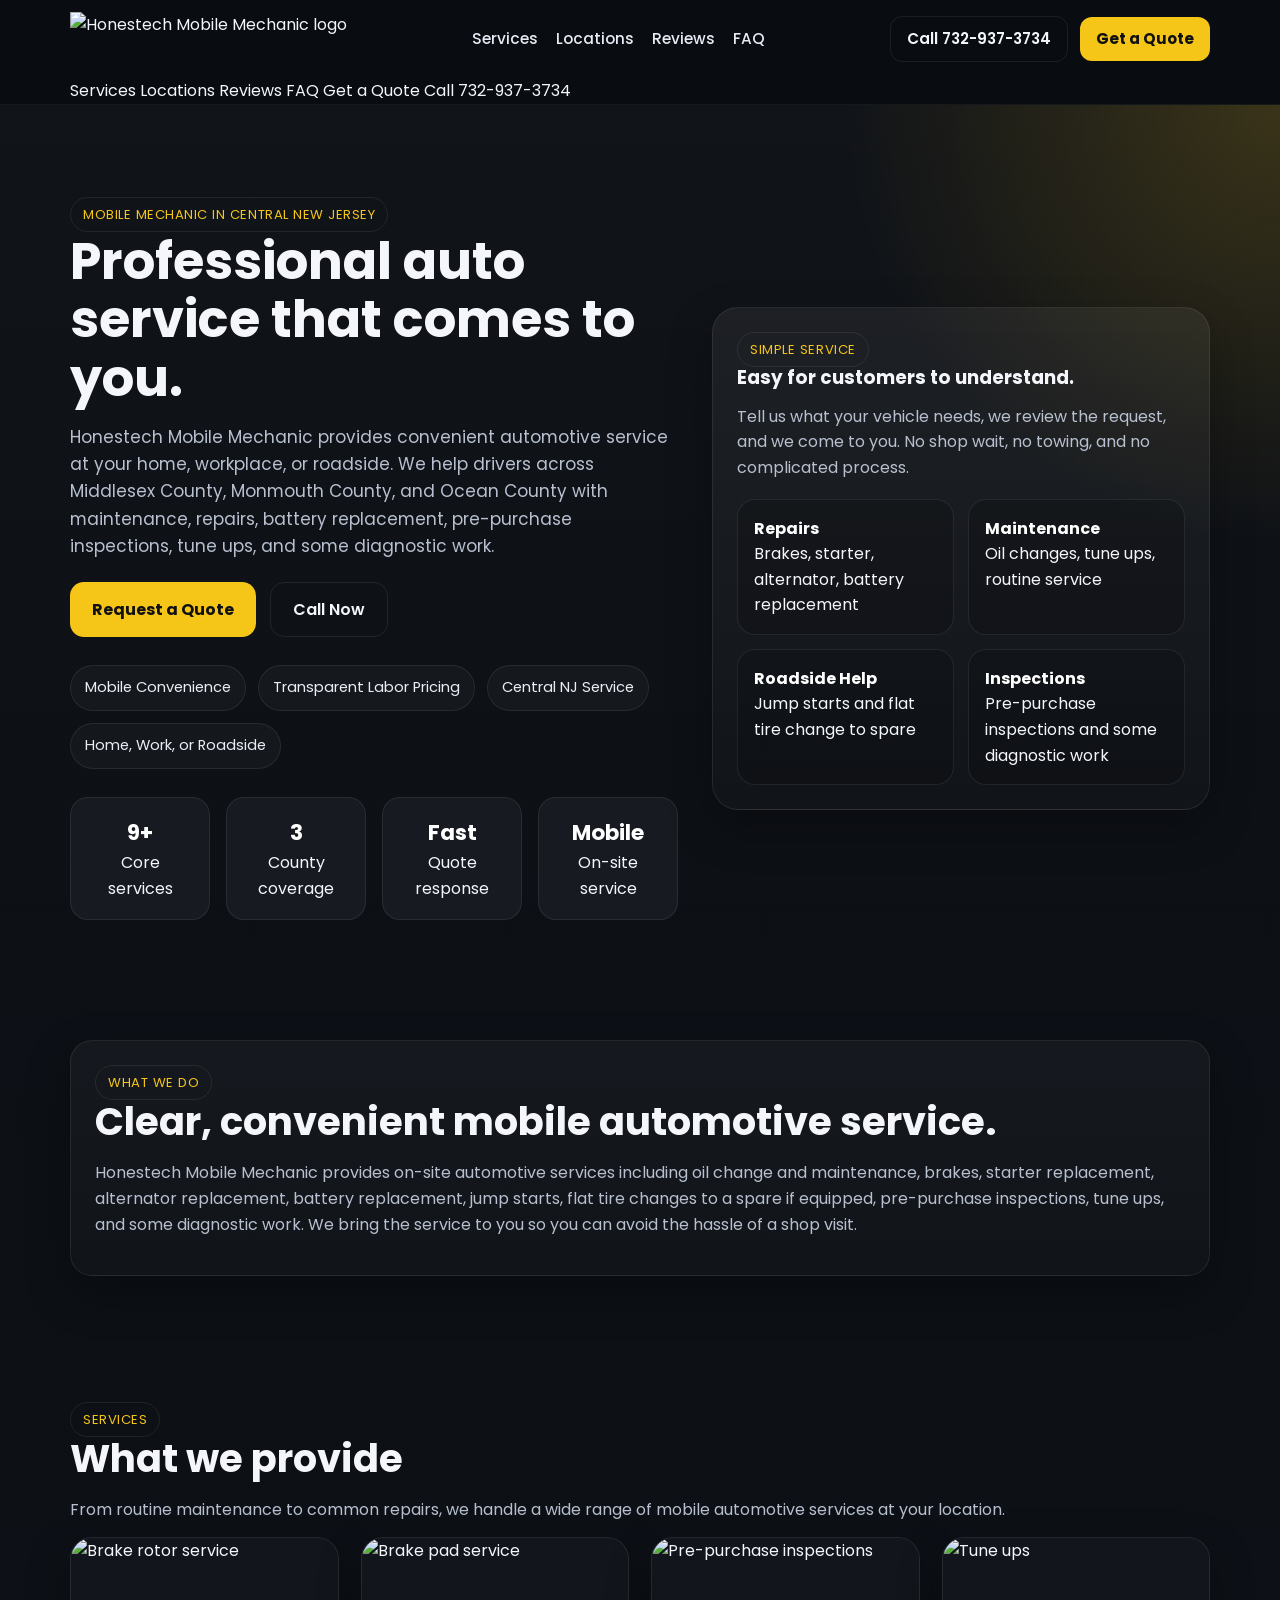
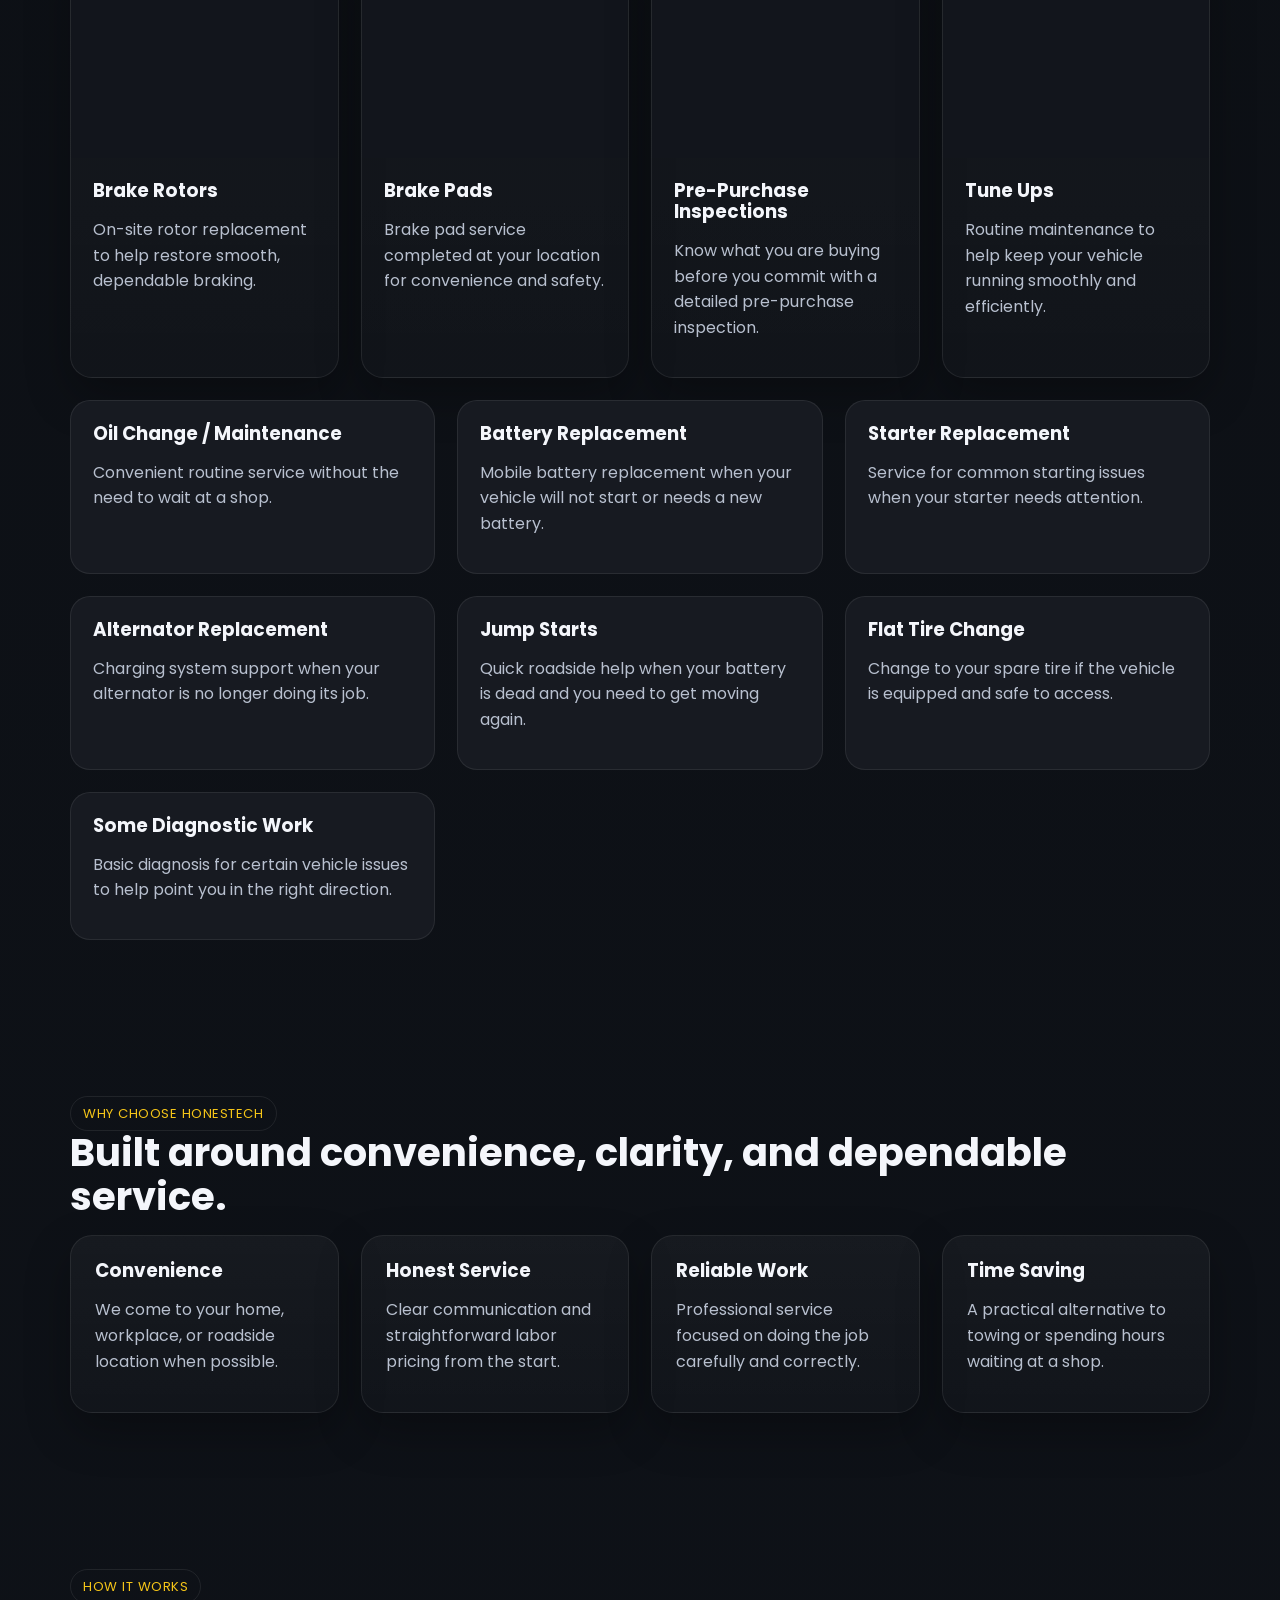
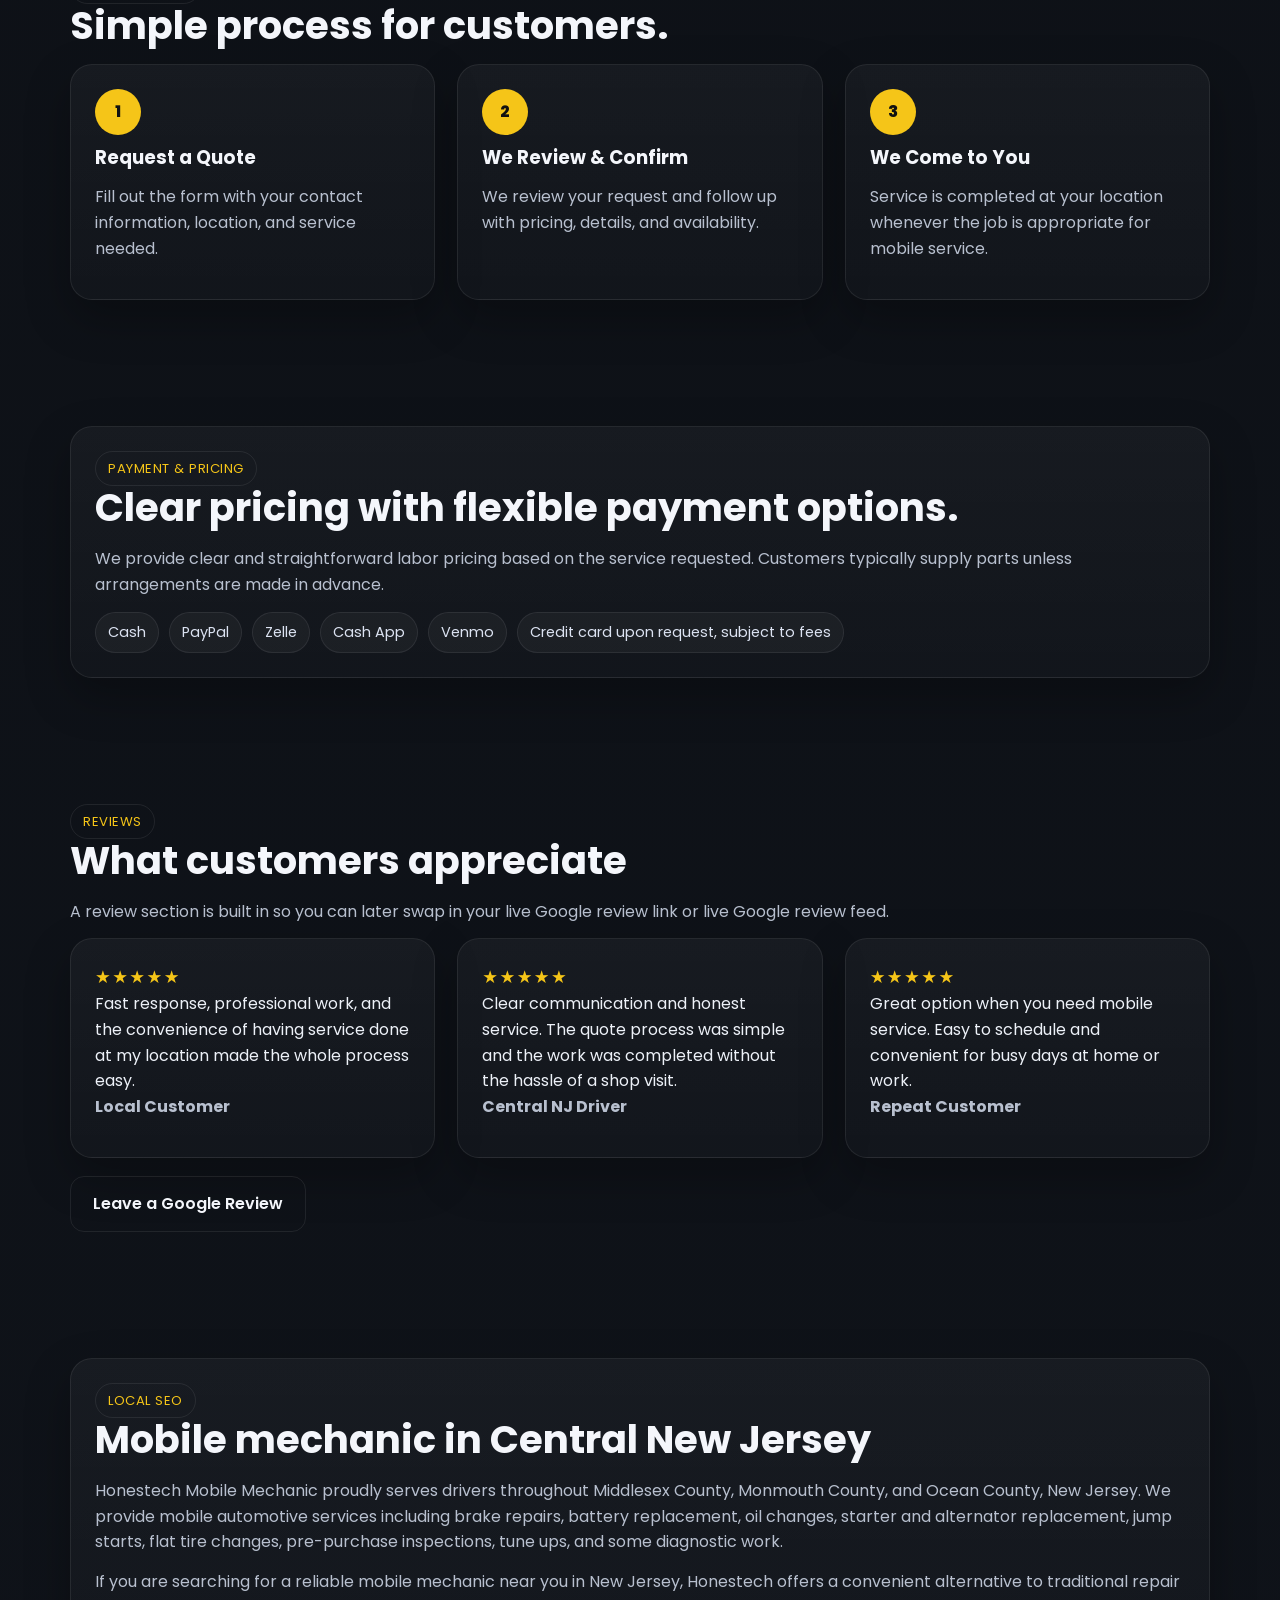
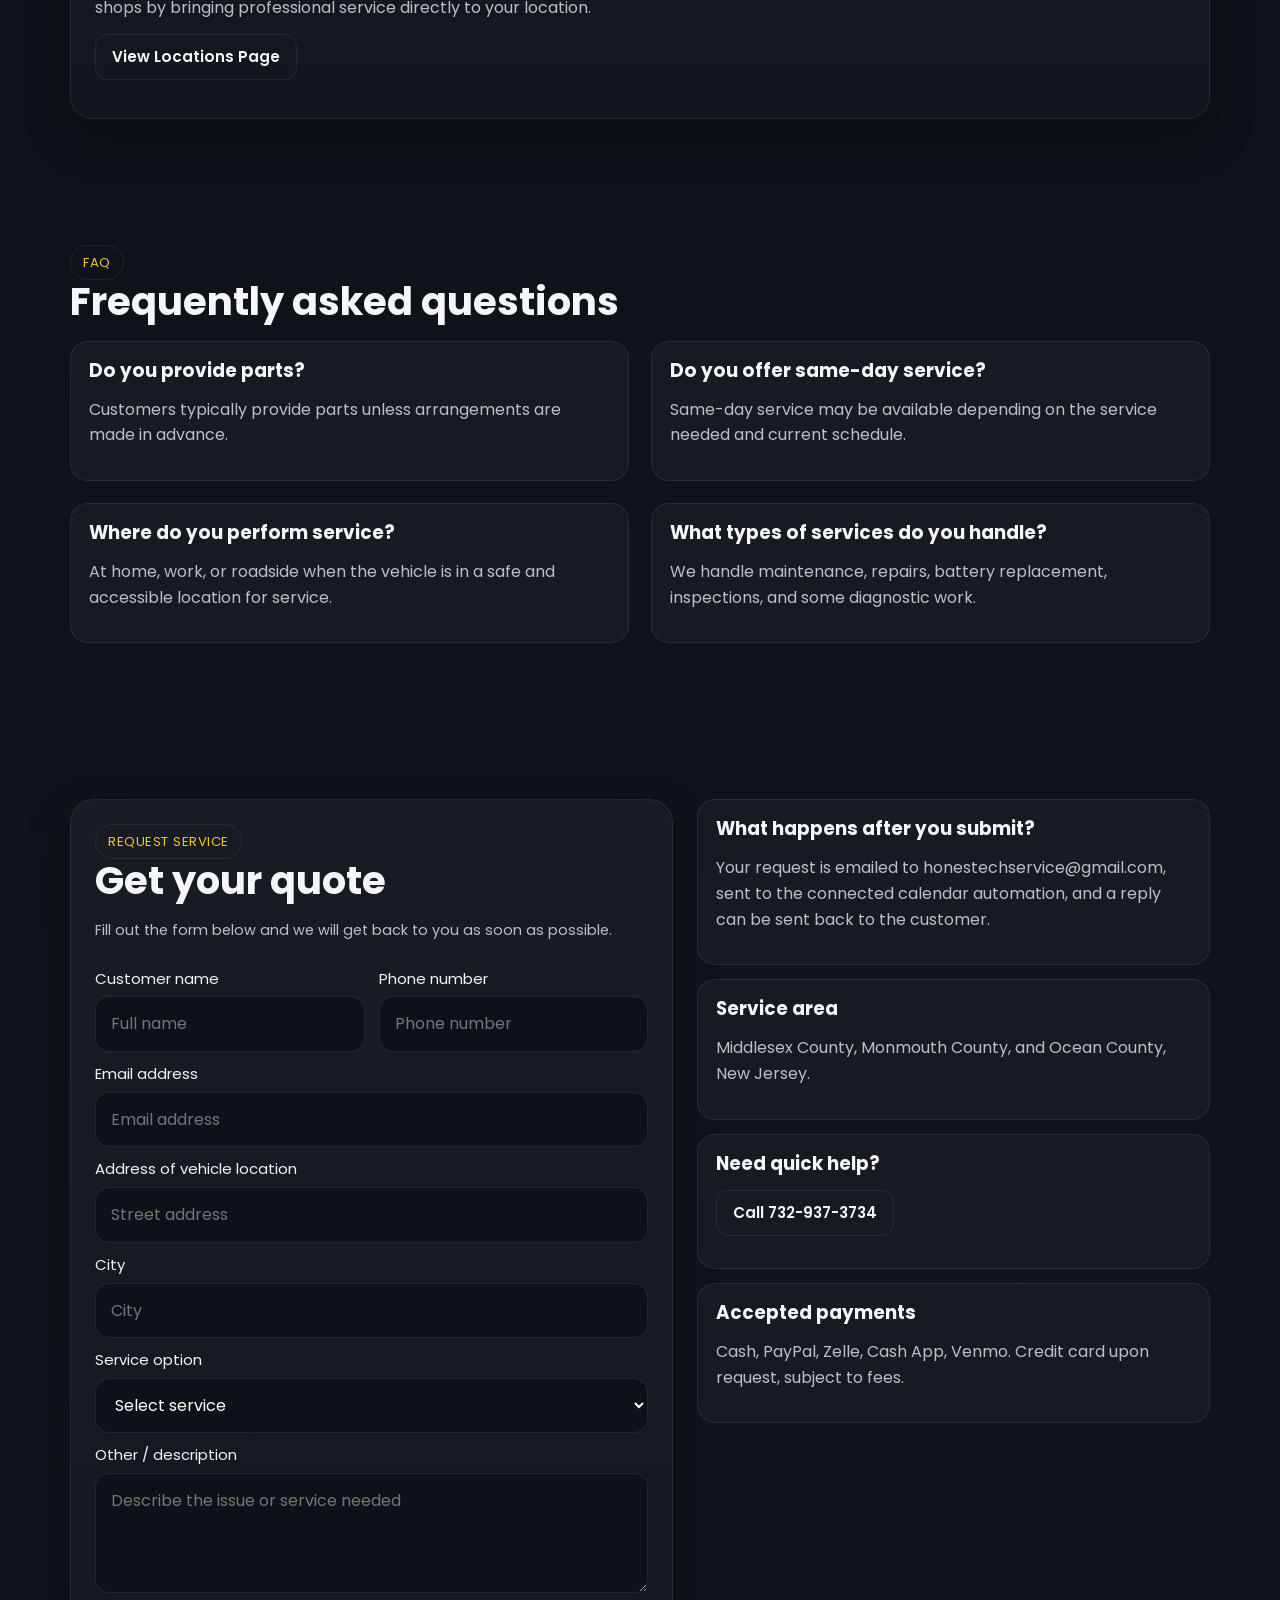
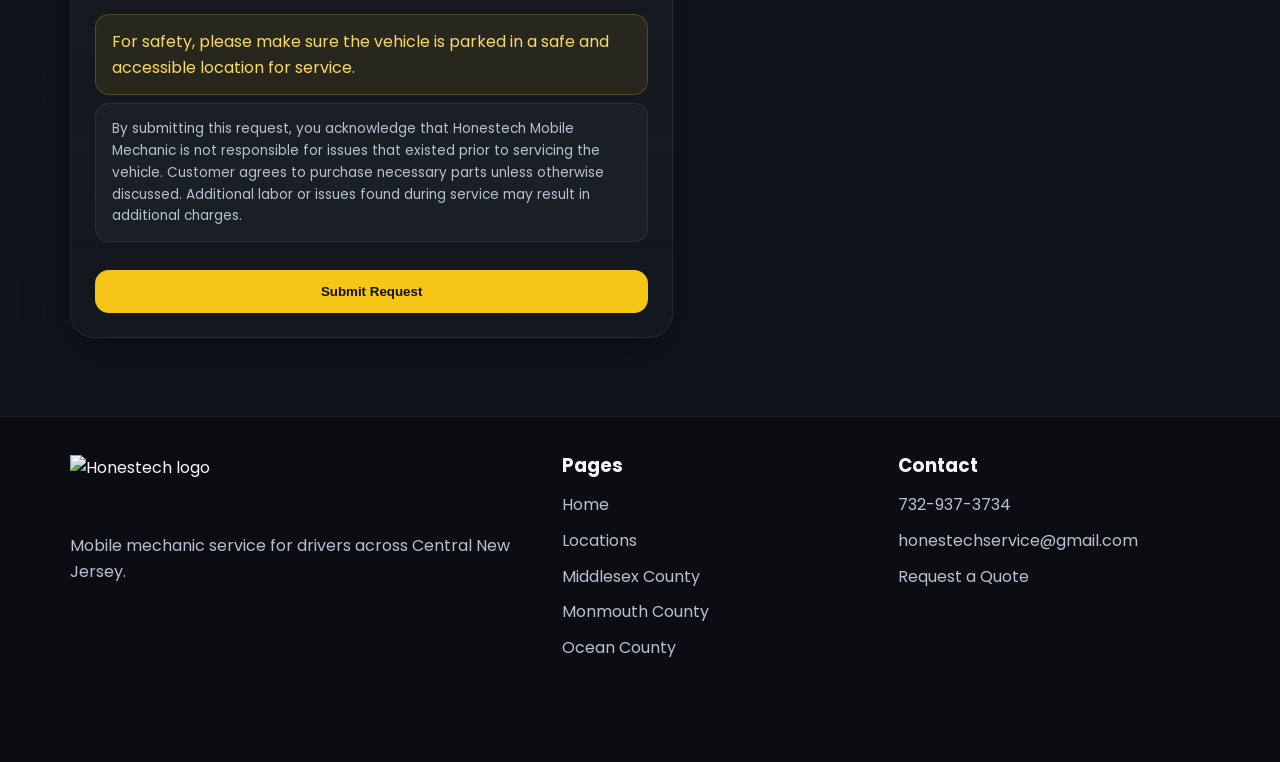
==== index.html @ ef7d0312 "Add files via upload" ====
<!DOCTYPE html>
<html lang="en">
<head>
  <meta charset="UTF-8">
  <meta name="viewport" content="width=device-width, initial-scale=1.0">
  <title>Mobile Mechanic NJ | Honestech Mobile Mechanic | Middlesex, Monmouth & Ocean County</title>
  <meta name="description" content="Honestech Mobile Mechanic provides mobile auto repair, maintenance, battery replacement, brake service, pre-purchase inspections, tune ups, and some diagnostic work across Middlesex, Monmouth, and Ocean County, New Jersey.">
  <meta name="keywords" content="mobile mechanic NJ, mobile mechanic Middlesex County, mobile mechanic Monmouth County, mobile mechanic Ocean County, battery replacement, brake repair, pre purchase inspection, tune up, alternator, starter, jump start">
  <meta property="og:title" content="Honestech Mobile Mechanic">
  <meta property="og:description" content="Mobile automotive service that comes to you across Central New Jersey.">
  <meta property="og:type" content="website">
  <meta property="og:image" content="https://i.postimg.cc/YCyfQcDp/IMG-8479.png">
  <link rel="preconnect" href="https://fonts.googleapis.com">
  <link rel="preconnect" href="https://fonts.gstatic.com" crossorigin>
  <link href="https://fonts.googleapis.com/css2?family=Poppins:wght@300;400;500;600;700;800&display=swap" rel="stylesheet">
  <link rel="stylesheet" href="styles.css">
  <script type="application/ld+json">
  {
    "@context":"https://schema.org",
    "@type":"AutoRepair",
    "name":"Honestech Mobile Mechanic",
    "telephone":"732-937-3734",
    "email":"honestechservice@gmail.com",
    "image":"https://i.postimg.cc/YCyfQcDp/IMG-8479.png",
    "areaServed":["Middlesex County, NJ","Monmouth County, NJ","Ocean County, NJ"],
    "paymentAccepted":"Cash, PayPal, Zelle, Cash App, Venmo, Credit Card",
    "priceRange":"$$",
    "url":"https://honestechservice.com",
    "description":"Mobile mechanic service providing maintenance, repairs, battery replacement, pre-purchase inspections, tune ups, and some diagnostic work in Central New Jersey."
  }
  </script>
</head>
<body>
  <header class="site-header">
    <div class="header-inner">
      <a class="brand" href="index.html">
        <img src="https://i.postimg.cc/YCyfQcDp/IMG-8479.png" alt="Honestech Mobile Mechanic logo">
      </a>
      <nav class="nav-links" aria-label="Primary">
        <a href="#services">Services</a>
        <a href="locations.html">Locations</a>
        <a href="#reviews">Reviews</a>
        <a href="#faq">FAQ</a>
      </nav>
      <div class="nav-cta">
        <a class="btn-sm btn-outline" href="tel:17329373734">Call 732-937-3734</a>
        <a class="btn btn-sm" href="#quote">Get a Quote</a>
      </div>
      <button class="menu-toggle" data-menu-toggle aria-label="Open menu">☰</button>
    </div>
    <div class="mobile-menu" data-mobile-menu>
      <div class="container">
        <a href="#services">Services</a>
        <a href="locations.html">Locations</a>
        <a href="#reviews">Reviews</a>
        <a href="#faq">FAQ</a>
        <a href="#quote">Get a Quote</a>
        <a href="tel:17329373734">Call 732-937-3734</a>
      </div>
    </div>
  </header>

  <main>
    <section class="hero">
      <div class="container hero-grid">
        <div class="hero-copy">
          <span class="eyebrow">Mobile Mechanic in Central New Jersey</span>
          <h1>Professional auto service that comes to you.</h1>
          <p>
            Honestech Mobile Mechanic provides convenient automotive service at your home, workplace,
            or roadside. We help drivers across Middlesex County, Monmouth County, and Ocean County with
            maintenance, repairs, battery replacement, pre-purchase inspections, tune ups, and some diagnostic work.
          </p>
          <div class="hero-actions">
            <a class="btn" href="#quote">Request a Quote</a>
            <a class="btn-outline" href="tel:17329373734">Call Now</a>
          </div>
          <div class="hero-points">
            <span class="pill">Mobile Convenience</span>
            <span class="pill">Transparent Labor Pricing</span>
            <span class="pill">Central NJ Service</span>
            <span class="pill">Home, Work, or Roadside</span>
          </div>
          <div class="stats">
            <div class="stat"><strong>9+</strong><span>Core services</span></div>
            <div class="stat"><strong>3</strong><span>County coverage</span></div>
            <div class="stat"><strong>Fast</strong><span>Quote response</span></div>
            <div class="stat"><strong>Mobile</strong><span>On-site service</span></div>
          </div>
        </div>
        <aside class="hero-card">
          <span class="eyebrow">Simple service</span>
          <h3>Easy for customers to understand.</h3>
          <p>
            Tell us what your vehicle needs, we review the request, and we come to you.
            No shop wait, no towing, and no complicated process.
          </p>
          <div class="service-mini">
            <div class="mini-box"><strong>Repairs</strong><span>Brakes, starter, alternator, battery replacement</span></div>
            <div class="mini-box"><strong>Maintenance</strong><span>Oil changes, tune ups, routine service</span></div>
            <div class="mini-box"><strong>Roadside Help</strong><span>Jump starts and flat tire change to spare</span></div>
            <div class="mini-box"><strong>Inspections</strong><span>Pre-purchase inspections and some diagnostic work</span></div>
          </div>
        </aside>
      </div>
    </section>

    <section class="section section-tight">
      <div class="container">
        <div class="card">
          <span class="eyebrow">What we do</span>
          <h2>Clear, convenient mobile automotive service.</h2>
          <p>
            Honestech Mobile Mechanic provides on-site automotive services including oil change and maintenance,
            brakes, starter replacement, alternator replacement, battery replacement, jump starts,
            flat tire changes to a spare if equipped, pre-purchase inspections, tune ups, and some diagnostic work.
            We bring the service to you so you can avoid the hassle of a shop visit.
          </p>
        </div>
      </div>
    </section>

    <section class="section" id="services">
      <div class="container">
        <span class="eyebrow">Services</span>
        <h2>What we provide</h2>
        <p>From routine maintenance to common repairs, we handle a wide range of mobile automotive services at your location.</p>

        <div class="grid-4">
          <article class="service-card card">
            <img src="https://i.postimg.cc/XqJQkywJ/IMG-5411.png" alt="Brake rotor service">
            <div class="content">
              <h3>Brake Rotors</h3>
              <p>On-site rotor replacement to help restore smooth, dependable braking.</p>
            </div>
          </article>

          <article class="service-card card">
            <img src="https://i.postimg.cc/fyLBf0xY/IMG_5412.png" alt="Brake pad service">
            <div class="content">
              <h3>Brake Pads</h3>
              <p>Brake pad service completed at your location for convenience and safety.</p>
            </div>
          </article>

          <article class="service-card card">
            <img src="https://i.postimg.cc/T2cF8wH2/Untitled_design.png" alt="Pre-purchase inspections">
            <div class="content">
              <h3>Pre-Purchase Inspections</h3>
              <p>Know what you are buying before you commit with a detailed pre-purchase inspection.</p>
            </div>
          </article>

          <article class="service-card card">
            <img src="https://i.postimg.cc/Gtbf8w9T/IMG_6681.png" alt="Tune ups">
            <div class="content">
              <h3>Tune Ups</h3>
              <p>Routine maintenance to help keep your vehicle running smoothly and efficiently.</p>
            </div>
          </article>
        </div>

        <div class="grid-3" style="margin-top:22px;">
          <article class="icon-card">
            <h3>Oil Change / Maintenance</h3>
            <p>Convenient routine service without the need to wait at a shop.</p>
          </article>
          <article class="icon-card">
            <h3>Battery Replacement</h3>
            <p>Mobile battery replacement when your vehicle will not start or needs a new battery.</p>
          </article>
          <article class="icon-card">
            <h3>Starter Replacement</h3>
            <p>Service for common starting issues when your starter needs attention.</p>
          </article>
          <article class="icon-card">
            <h3>Alternator Replacement</h3>
            <p>Charging system support when your alternator is no longer doing its job.</p>
          </article>
          <article class="icon-card">
            <h3>Jump Starts</h3>
            <p>Quick roadside help when your battery is dead and you need to get moving again.</p>
          </article>
          <article class="icon-card">
            <h3>Flat Tire Change</h3>
            <p>Change to your spare tire if the vehicle is equipped and safe to access.</p>
          </article>
          <article class="icon-card">
            <h3>Some Diagnostic Work</h3>
            <p>Basic diagnosis for certain vehicle issues to help point you in the right direction.</p>
          </article>
        </div>
      </div>
    </section>

    <section class="section">
      <div class="container">
        <span class="eyebrow">Why choose Honestech</span>
        <h2>Built around convenience, clarity, and dependable service.</h2>
        <div class="grid-4">
          <article class="card"><h3>Convenience</h3><p>We come to your home, workplace, or roadside location when possible.</p></article>
          <article class="card"><h3>Honest Service</h3><p>Clear communication and straightforward labor pricing from the start.</p></article>
          <article class="card"><h3>Reliable Work</h3><p>Professional service focused on doing the job carefully and correctly.</p></article>
          <article class="card"><h3>Time Saving</h3><p>A practical alternative to towing or spending hours waiting at a shop.</p></article>
        </div>
      </div>
    </section>

    <section class="section simple-steps">
      <div class="container">
        <span class="eyebrow">How it works</span>
        <h2>Simple process for customers.</h2>
        <div class="grid-3">
          <article class="card">
            <div class="step-number">1</div>
            <h3>Request a Quote</h3>
            <p>Fill out the form with your contact information, location, and service needed.</p>
          </article>
          <article class="card">
            <div class="step-number">2</div>
            <h3>We Review & Confirm</h3>
            <p>We review your request and follow up with pricing, details, and availability.</p>
          </article>
          <article class="card">
            <div class="step-number">3</div>
            <h3>We Come to You</h3>
            <p>Service is completed at your location whenever the job is appropriate for mobile service.</p>
          </article>
        </div>
      </div>
    </section>

    <section class="section section-tight">
      <div class="container">
        <div class="card">
          <span class="eyebrow">Payment & pricing</span>
          <h2>Clear pricing with flexible payment options.</h2>
          <p>
            We provide clear and straightforward labor pricing based on the service requested.
            Customers typically supply parts unless arrangements are made in advance.
          </p>
          <div class="badge-row">
            <span class="badge">Cash</span>
            <span class="badge">PayPal</span>
            <span class="badge">Zelle</span>
            <span class="badge">Cash App</span>
            <span class="badge">Venmo</span>
            <span class="badge">Credit card upon request, subject to fees</span>
          </div>
        </div>
      </div>
    </section>

    <section class="section" id="reviews">
      <div class="container">
        <span class="eyebrow">Reviews</span>
        <h2>What customers appreciate</h2>
        <p>A review section is built in so you can later swap in your live Google review link or live Google review feed.</p>
        <div id="review-list" class="grid-3 reviews-grid"></div>
        <div style="margin-top:18px;">
          <a class="btn-outline" href="#" title="Replace with your Google review link">Leave a Google Review</a>
        </div>
      </div>
    </section>

    <section class="section section-tight">
      <div class="container card">
        <span class="eyebrow">Local SEO</span>
        <h2>Mobile mechanic in Central New Jersey</h2>
        <p>
          Honestech Mobile Mechanic proudly serves drivers throughout Middlesex County, Monmouth County,
          and Ocean County, New Jersey. We provide mobile automotive services including brake repairs,
          battery replacement, oil changes, starter and alternator replacement, jump starts, flat tire changes,
          pre-purchase inspections, tune ups, and some diagnostic work.
        </p>
        <p>
          If you are searching for a reliable mobile mechanic near you in New Jersey, Honestech offers a
          convenient alternative to traditional repair shops by bringing professional service directly to your location.
        </p>
        <p><a class="btn-sm btn-outline" href="locations.html">View Locations Page</a></p>
      </div>
    </section>

    <section class="section" id="faq">
      <div class="container">
        <span class="eyebrow">FAQ</span>
        <h2>Frequently asked questions</h2>
        <div class="grid-2">
          <article class="faq-item">
            <h3>Do you provide parts?</h3>
            <p>Customers typically provide parts unless arrangements are made in advance.</p>
          </article>
          <article class="faq-item">
            <h3>Do you offer same-day service?</h3>
            <p>Same-day service may be available depending on the service needed and current schedule.</p>
          </article>
          <article class="faq-item">
            <h3>Where do you perform service?</h3>
            <p>At home, work, or roadside when the vehicle is in a safe and accessible location for service.</p>
          </article>
          <article class="faq-item">
            <h3>What types of services do you handle?</h3>
            <p>We handle maintenance, repairs, battery replacement, inspections, and some diagnostic work.</p>
          </article>
        </div>
      </div>
    </section>

    <section class="section" id="quote">
      <div class="container form-wrap">
        <div class="quote-form">
          <span class="eyebrow">Request service</span>
          <h2>Get your quote</h2>
          <p class="small-note">Fill out the form below and we will get back to you as soon as possible.</p>

          <form action="https://formsubmit.co/honestechservice@gmail.com" method="POST">
            <input type="hidden" name="_subject" value="New Honestech Service Request">
            <input type="hidden" name="_captcha" value="false">
            <input type="hidden" name="_template" value="table">
            <input type="hidden" name="_webhook" value="https://script.google.com/macros/s/AKfycbzLOXp1tUIAyQsOs3Qb6tDHhxlfkz-KFNwMEi3AqYoQm72Y0R0CYlY9N5V0jCCKGa88/exec">

            <div class="form-grid">
              <div>
                <label for="name">Customer name</label>
                <input id="name" name="name" type="text" placeholder="Full name" required>
              </div>
              <div>
                <label for="phone">Phone number</label>
                <input id="phone" name="phone" type="tel" placeholder="Phone number" required>
              </div>
            </div>

            <label for="email">Email address</label>
            <input id="email" name="email" type="email" placeholder="Email address" required>

            <label for="address">Address of vehicle location</label>
            <input id="address" name="address" type="text" placeholder="Street address" required>

            <label for="city">City</label>
            <input id="city" name="city" type="text" placeholder="City" required>

            <label for="service">Service option</label>
            <select id="service" name="service" required>
              <option value="">Select service</option>
              <option>Oil Change / Maintenance</option>
              <option>Brakes</option>
              <option>Starter</option>
              <option>Alternator</option>
              <option>Battery Replacement</option>
              <option>Jump Start</option>
              <option>Flat Tire Change / to spare if equipped</option>
              <option>Pre-Purchase Inspection</option>
              <option>Tune Up</option>
              <option>Some Diagnostic Work</option>
              <option>Other</option>
            </select>

            <label for="description">Other / description</label>
            <textarea id="description" name="description" placeholder="Describe the issue or service needed"></textarea>

            <p class="notice">For safety, please make sure the vehicle is parked in a safe and accessible location for service.</p>

            <p class="disclaimer">
              By submitting this request, you acknowledge that Honestech Mobile Mechanic is not responsible
              for issues that existed prior to servicing the vehicle. Customer agrees to purchase necessary
              parts unless otherwise discussed. Additional labor or issues found during service may result in additional charges.
            </p>

            <button class="btn" type="submit" style="width:100%;margin-top:14px;">Submit Request</button>
          </form>
        </div>

        <aside class="info-stack">
          <article class="info-box">
            <h3>What happens after you submit?</h3>
            <p>Your request is emailed to honestechservice@gmail.com, sent to the connected calendar automation, and a reply can be sent back to the customer.</p>
          </article>
          <article class="info-box">
            <h3>Service area</h3>
            <p>Middlesex County, Monmouth County, and Ocean County, New Jersey.</p>
          </article>
          <article class="info-box">
            <h3>Need quick help?</h3>
            <p><a class="btn-sm btn-outline" href="tel:17329373734">Call 732-937-3734</a></p>
          </article>
          <article class="info-box">
            <h3>Accepted payments</h3>
            <p>Cash, PayPal, Zelle, Cash App, Venmo. Credit card upon request, subject to fees.</p>
          </article>
        </aside>
      </div>
    </section>
  </main>

  <footer>
    <div class="container footer-grid">
      <div class="footer-brand">
        <img src="https://i.postimg.cc/YCyfQcDp/IMG-8479.png" alt="Honestech logo">
        <p>Mobile mechanic service for drivers across Central New Jersey.</p>
      </div>
      <div class="footer-links">
        <h3>Pages</h3>
        <a href="index.html">Home</a>
        <a href="locations.html">Locations</a>
        <a href="middlesex-county.html">Middlesex County</a>
        <a href="monmouth-county.html">Monmouth County</a>
        <a href="ocean-county.html">Ocean County</a>
      </div>
      <div class="footer-links">
        <h3>Contact</h3>
        <a href="tel:17329373734">732-937-3734</a>
        <a href="mailto:honestechservice@gmail.com">honestechservice@gmail.com</a>
        <a href="#quote">Request a Quote</a>
      </div>
    </div>
  </footer>

  <div class="mobile-bar">
    <a class="btn" href="tel:17329373734">Call</a>
    <a class="btn-outline" href="#quote">Quote</a>
  </div>

  <script src="script.js"></script>
</body>
</html>
---- styles.css ----
:root{
  --bg:#0f1115;
  --bg-soft:#171a21;
  --card:#1c212b;
  --text:#f4f6fb;
  --muted:#b8c0cf;
  --accent:#f5c518;
  --accent-dark:#d2a80d;
  --border:rgba(255,255,255,.08);
  --shadow:0 18px 45px rgba(0,0,0,.28);
  --radius:20px;
  --container:min(1140px, calc(100vw - 32px));
}

*{box-sizing:border-box}
html{scroll-behavior:smooth}
body{
  margin:0;
  font-family:"Poppins",system-ui,-apple-system,Segoe UI,Roboto,Arial,sans-serif;
  background:linear-gradient(180deg,#0c0f14 0%, #10141b 100%);
  color:var(--text);
  line-height:1.6;
}
img{max-width:100%;display:block}
a{text-decoration:none;color:inherit}
.container{width:var(--container);margin:0 auto}
.section{padding:78px 0}
.section-tight{padding:48px 0}
.eyebrow{
  display:inline-block;
  padding:6px 12px;
  border:1px solid var(--border);
  border-radius:999px;
  color:var(--accent);
  font-size:.82rem;
  letter-spacing:.04em;
  text-transform:uppercase;
}
h1,h2,h3{line-height:1.15;margin:0 0 16px}
h1{font-size:clamp(2.2rem, 4vw, 4.5rem)}
h2{font-size:clamp(1.8rem, 3vw, 2.8rem)}
h3{font-size:1.15rem}
p{margin:0 0 14px;color:var(--muted)}
ul{margin:0;padding-left:18px;color:var(--muted)}
.btn{
  display:inline-flex;align-items:center;justify-content:center;gap:10px;
  background:var(--accent);color:#111;padding:14px 22px;border-radius:14px;
  font-weight:700;border:none;cursor:pointer;transition:.2s transform,.2s background;
}
.btn:hover{transform:translateY(-1px);background:#ffd84f}
.btn-outline{
  display:inline-flex;align-items:center;justify-content:center;gap:10px;
  background:transparent;color:var(--text);padding:14px 22px;border-radius:14px;
  border:1px solid var(--border);font-weight:600;
}
.btn-sm{padding:10px 16px;border-radius:12px;font-size:.95rem}
header.site-header{
  position:sticky;top:0;z-index:1000;
  backdrop-filter:blur(10px);
  background:rgba(10,12,16,.78);
  border-bottom:1px solid rgba(255,255,255,.05);
}
.header-inner{
  width:var(--container);margin:0 auto;
  display:flex;align-items:center;justify-content:space-between;
  min-height:78px;gap:18px;
}
.brand{display:flex;align-items:center;gap:12px}
.brand img{height:54px;width:auto}
.brand .brand-text{font-size:1rem;font-weight:700;letter-spacing:.03em}
.nav-links{display:flex;align-items:center;gap:18px}
.nav-links a{color:#e8ebf5;font-weight:500;font-size:.96rem}
.nav-cta{display:flex;align-items:center;gap:12px}
.menu-toggle{
  display:none;background:none;border:1px solid var(--border);color:var(--text);
  border-radius:12px;padding:10px 12px;font-size:1rem
}
.hero{
  position:relative;
  padding:92px 0 72px;
  background:
    radial-gradient(circle at top right, rgba(245,197,24,.18), transparent 28%),
    linear-gradient(180deg, rgba(255,255,255,.02), rgba(255,255,255,0));
}
.hero-grid{
  display:grid;
  grid-template-columns:1.1fr .9fr;
  gap:34px;align-items:center;
}
.hero-copy p{font-size:1.06rem;max-width:680px}
.hero-actions{display:flex;flex-wrap:wrap;gap:14px;margin-top:22px}
.hero-points{
  margin-top:28px;
  display:flex;flex-wrap:wrap;gap:12px;
}
.pill{
  padding:10px 14px;border:1px solid var(--border);border-radius:999px;
  background:rgba(255,255,255,.03);color:#e9edf6;font-size:.92rem
}
.hero-card{
  background:linear-gradient(180deg, rgba(255,255,255,.06), rgba(255,255,255,.02));
  border:1px solid var(--border);border-radius:26px;padding:24px;box-shadow:var(--shadow)
}
.hero-card .service-mini{display:grid;grid-template-columns:1fr 1fr;gap:14px;margin-top:18px}
.hero-card .mini-box{
  background:rgba(0,0,0,.16);padding:16px;border-radius:18px;border:1px solid var(--border)
}
.hero-card .mini-box strong{display:block;color:#fff}
.stats{
  display:grid;grid-template-columns:repeat(4,1fr);gap:16px;margin-top:28px
}
.stat{
  background:var(--bg-soft);border:1px solid var(--border);border-radius:18px;
  padding:18px 16px;text-align:center
}
.stat strong{display:block;font-size:1.35rem;color:#fff}
.grid-2{display:grid;grid-template-columns:repeat(2,1fr);gap:22px}
.grid-3{display:grid;grid-template-columns:repeat(3,1fr);gap:22px}
.grid-4{display:grid;grid-template-columns:repeat(4,1fr);gap:22px}
.card{
  background:linear-gradient(180deg, rgba(255,255,255,.04), rgba(255,255,255,.02));
  border:1px solid var(--border);border-radius:22px;padding:24px;box-shadow:var(--shadow)
}
.service-card{padding:0;overflow:hidden}
.service-card img{
  width:100%;height:220px;object-fit:cover;background:#12151c
}
.service-card .content{padding:22px}
.icon-card{
  background:var(--bg-soft);border:1px solid var(--border);border-radius:20px;padding:22px
}
.simple-steps .step-number{
  display:inline-flex;align-items:center;justify-content:center;
  width:46px;height:46px;border-radius:50%;background:var(--accent);color:#111;font-weight:800;
  margin-bottom:12px
}
.reviews-grid blockquote{
  margin:0;color:#edf1f8;font-size:1rem
}
.stars{color:var(--accent);font-size:1.1rem;letter-spacing:.08em}
.faq-item{
  background:var(--bg-soft);border:1px solid var(--border);border-radius:18px;padding:18px
}
.form-wrap{
  display:grid;grid-template-columns:1fr .85fr;gap:24px;align-items:start
}
.quote-form{
  background:linear-gradient(180deg, rgba(255,255,255,.04), rgba(255,255,255,.015));
  border:1px solid var(--border);border-radius:24px;padding:24px;box-shadow:var(--shadow)
}
.quote-form label{display:block;font-size:.93rem;color:#eef2fa;margin:10px 0 6px}
.quote-form input,.quote-form select,.quote-form textarea{
  width:100%;background:#0e1117;color:#fff;border:1px solid rgba(255,255,255,.09);
  border-radius:14px;padding:14px 15px;font:inherit
}
.quote-form textarea{min-height:120px;resize:vertical}
.form-grid{display:grid;grid-template-columns:1fr 1fr;gap:14px}
.small-note{font-size:.9rem;color:var(--muted)}
.notice{
  margin:14px 0 8px;padding:14px 16px;border-radius:14px;
  background:rgba(245,197,24,.09);border:1px solid rgba(245,197,24,.22);color:#f9d965
}
.disclaimer{
  font-size:.85rem;color:#b7c0ce;background:rgba(255,255,255,.03);
  border:1px solid var(--border);padding:14px 16px;border-radius:14px
}
.info-stack{display:grid;gap:14px}
.info-box{
  background:var(--bg-soft);border:1px solid var(--border);border-radius:18px;padding:18px
}
.locations-list a{
  display:flex;align-items:center;justify-content:space-between;gap:12px;
  padding:16px 18px;background:var(--bg-soft);border:1px solid var(--border);
  border-radius:16px;margin-bottom:12px
}
.locations-list a span{color:var(--muted)}
footer{
  padding:38px 0 92px;border-top:1px solid rgba(255,255,255,.06);
  background:#0b0d12
}
.footer-grid{display:grid;grid-template-columns:1.2fr .8fr .8fr;gap:24px}
.footer-brand img{height:64px;margin-bottom:14px}
.footer-links a{display:block;color:var(--muted);margin-bottom:10px}
.badge-row{display:flex;flex-wrap:wrap;gap:10px;margin-top:14px}
.badge{
  padding:8px 12px;border-radius:999px;background:rgba(255,255,255,.04);border:1px solid var(--border);
  color:#dce3f2;font-size:.9rem
}
.mobile-bar{
  display:none;
  position:fixed;left:0;right:0;bottom:0;z-index:1001;
  background:rgba(10,12,16,.96);border-top:1px solid rgba(255,255,255,.08);
  padding:10px 12px;gap:10px
}
.mobile-bar a{flex:1}
.subhero{
  padding:82px 0 26px;
  background:
    radial-gradient(circle at top right, rgba(245,197,24,.14), transparent 24%),
    linear-gradient(180deg, rgba(255,255,255,.02), rgba(255,255,255,0));
}
.page-intro{max-width:780px}
.schema-note{display:none}
@media (max-width: 980px){
  .hero-grid,.form-wrap,.footer-grid,.grid-4{grid-template-columns:1fr 1fr}
  .grid-3,.grid-2{grid-template-columns:1fr}
}
@media (max-width: 760px){
  .nav-links,.nav-cta{display:none}
  .menu-toggle{display:block}
  .mobile-menu{
    display:none;position:absolute;top:79px;left:0;right:0;background:#0d1016;
    border-bottom:1px solid rgba(255,255,255,.06)
  }
  .mobile-menu.open{display:block}
  .mobile-menu .container{padding:14px 0}
  .mobile-menu a{display:block;padding:12px 0;color:#eef2fa;border-bottom:1px solid rgba(255,255,255,.05)}
  .hero-grid,.stats,.grid-4,.form-grid,.footer-grid{grid-template-columns:1fr}
  .hero{padding-top:70px}
  .hero-card .service-mini{grid-template-columns:1fr}
  .mobile-bar{display:flex}
}
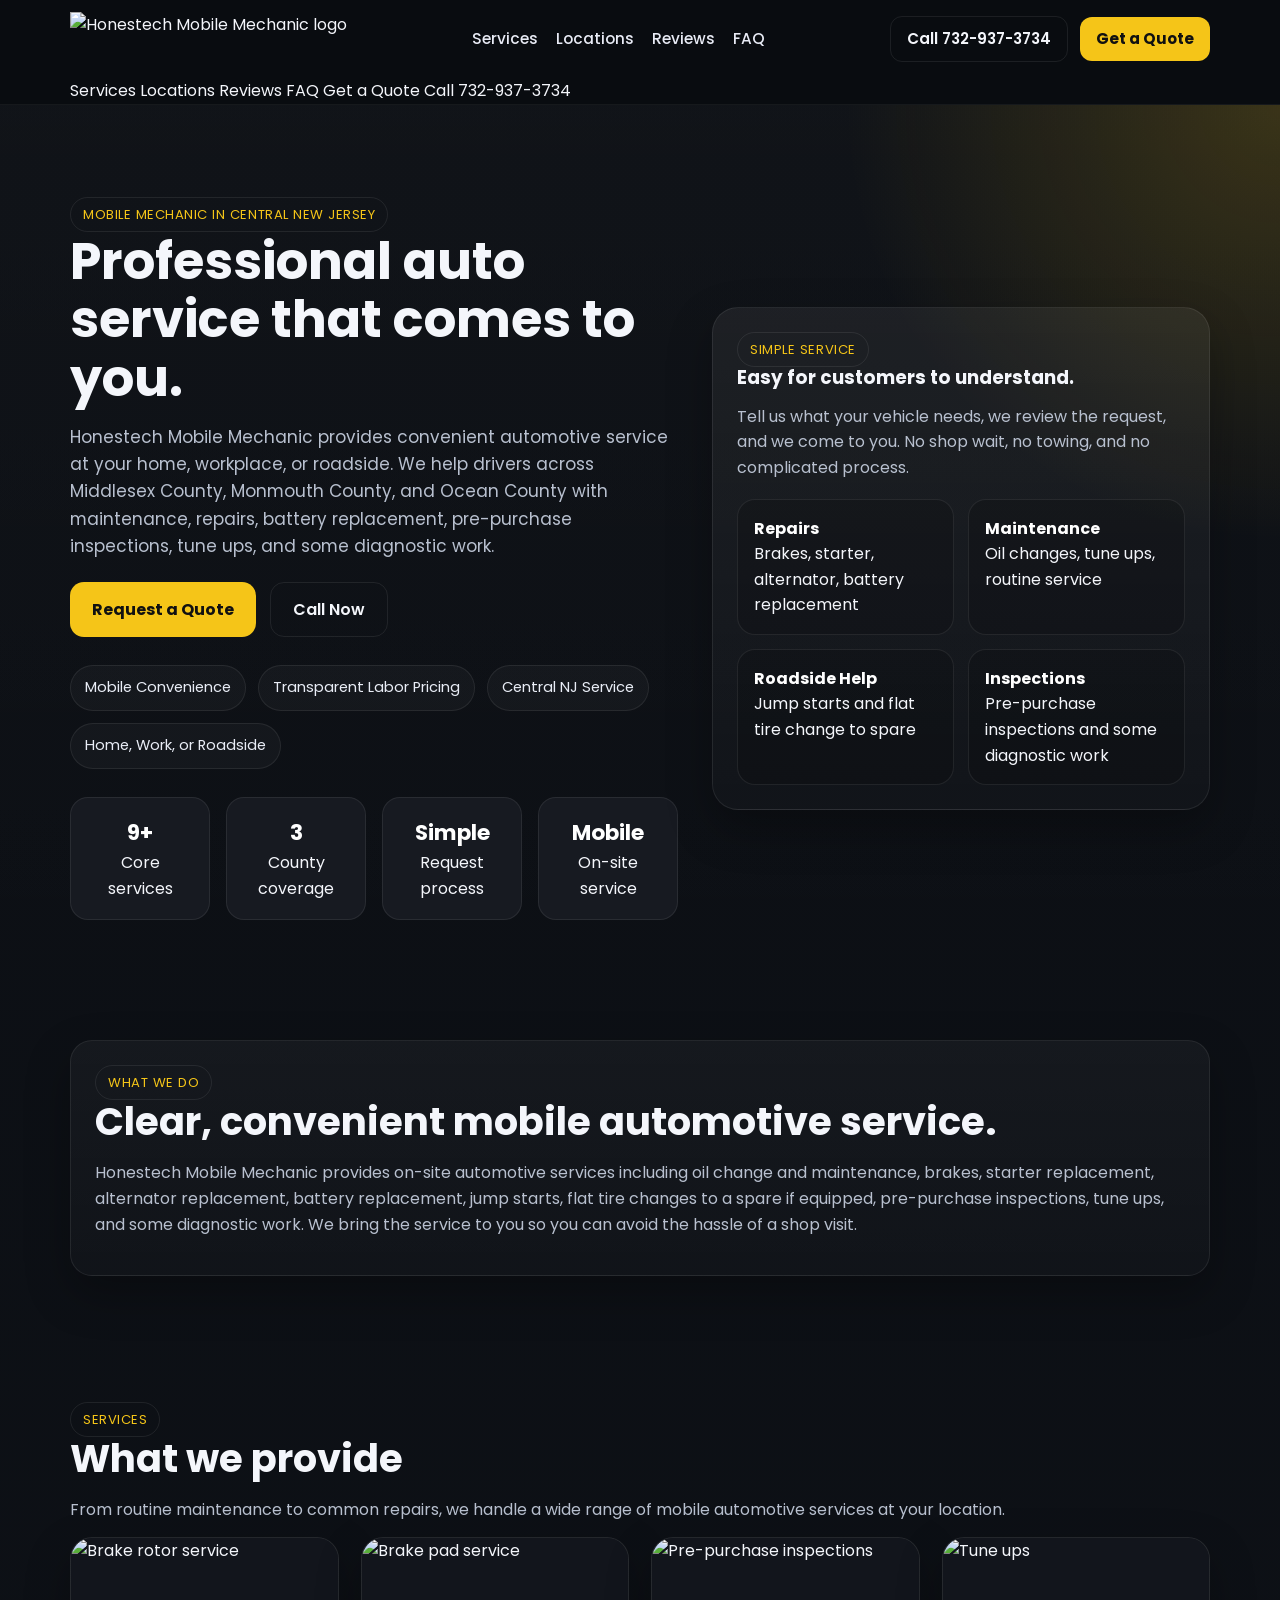
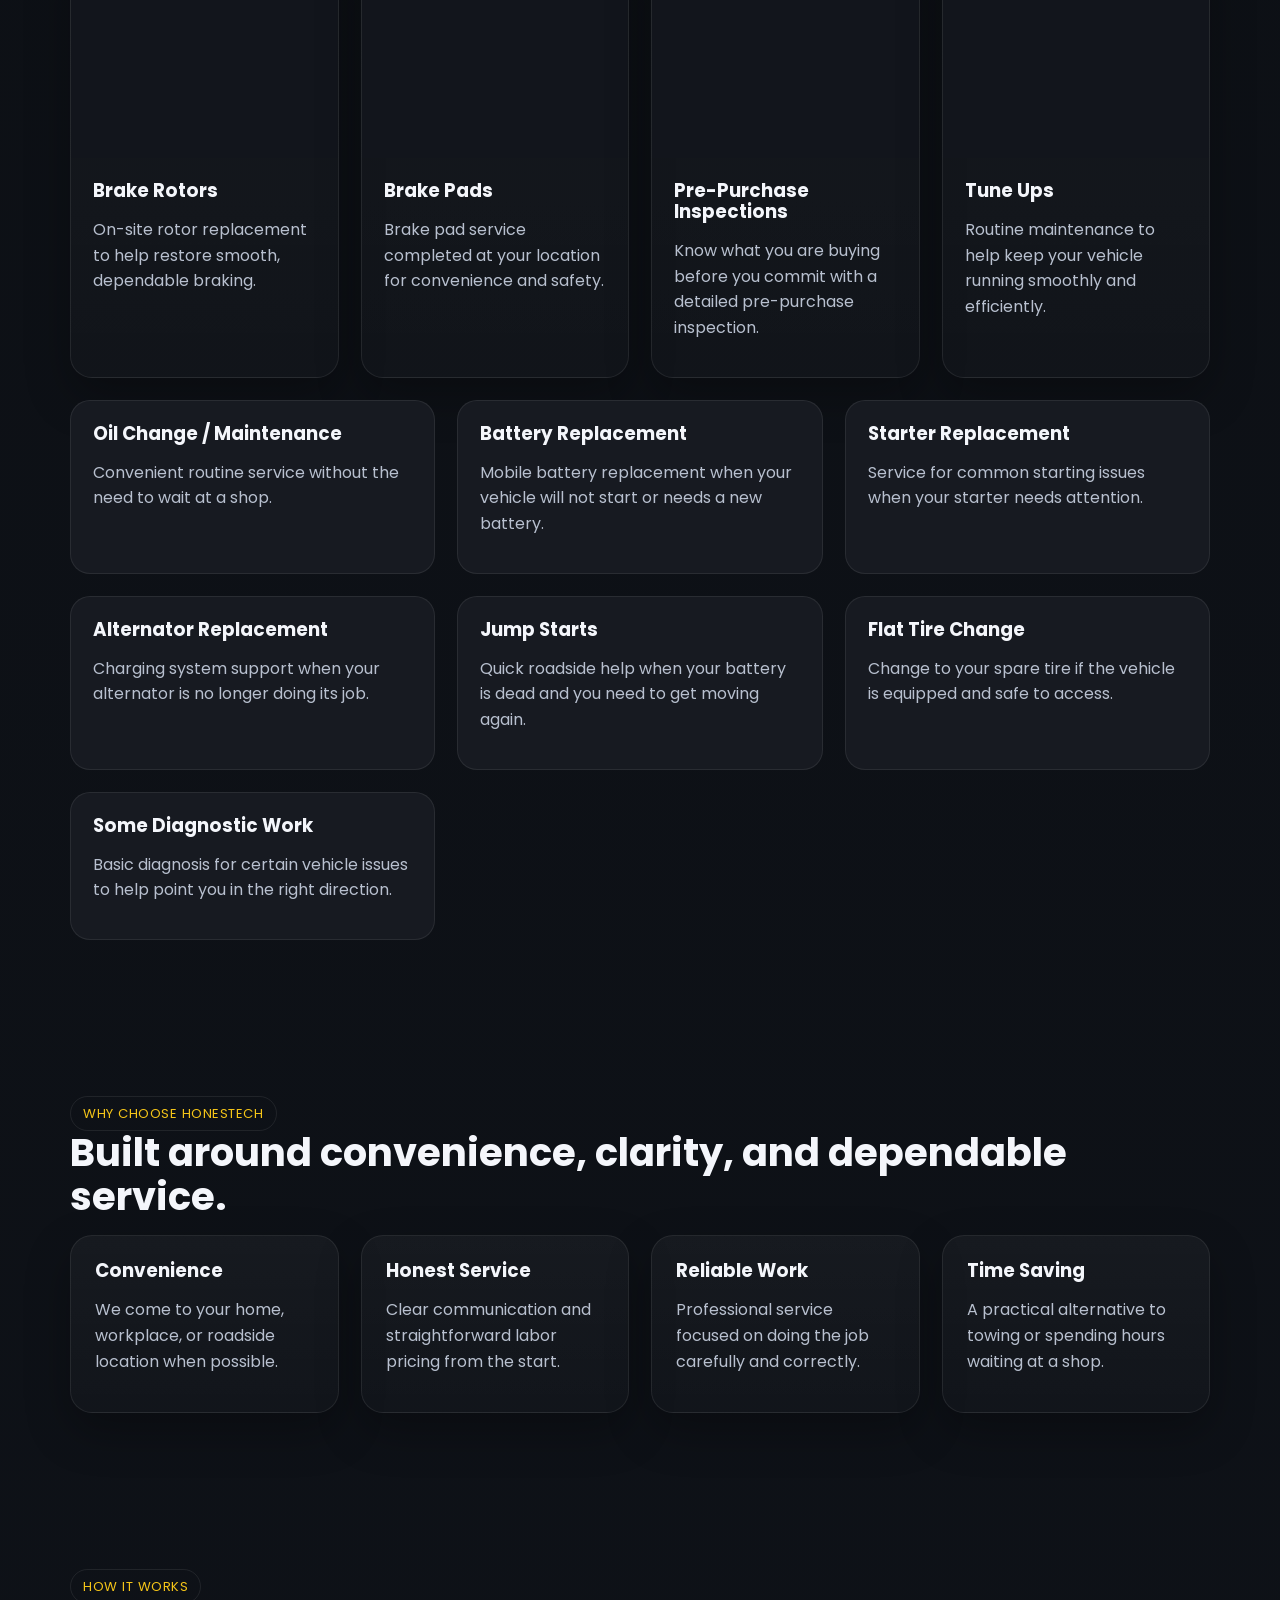
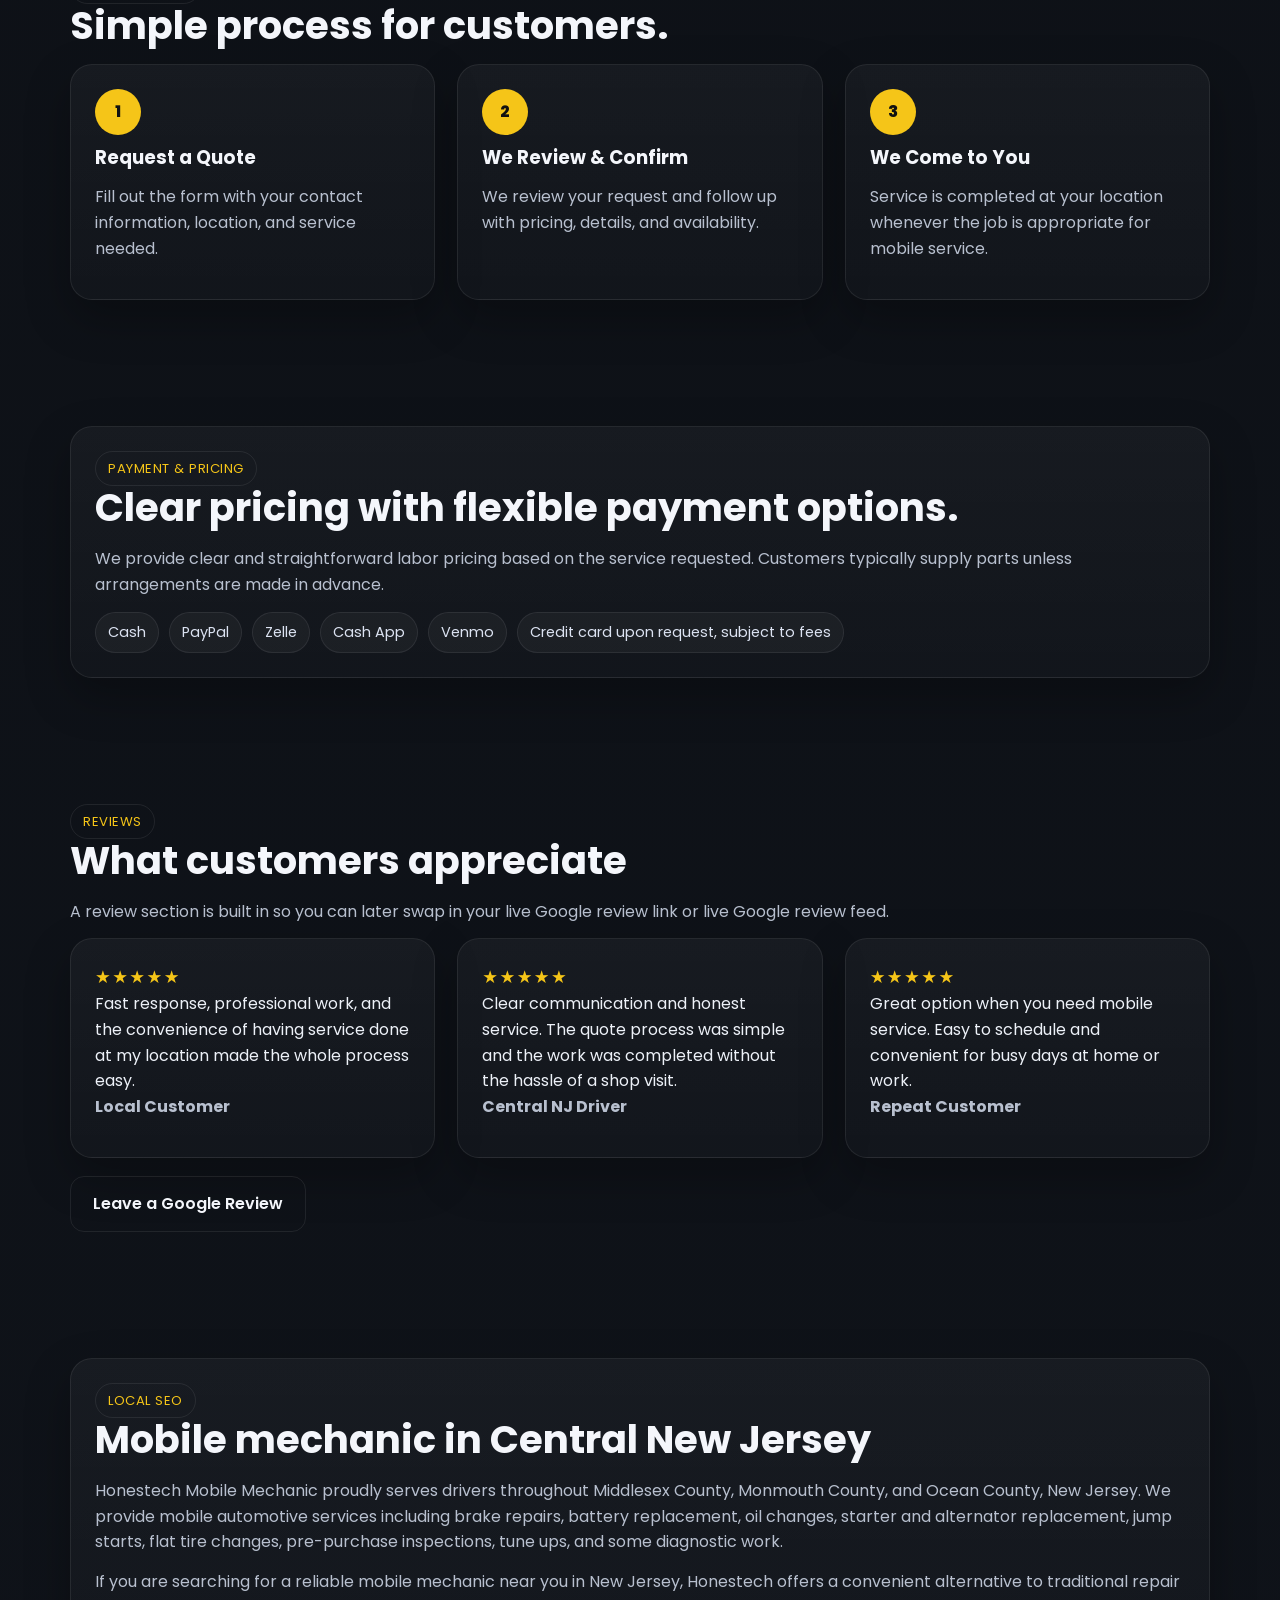
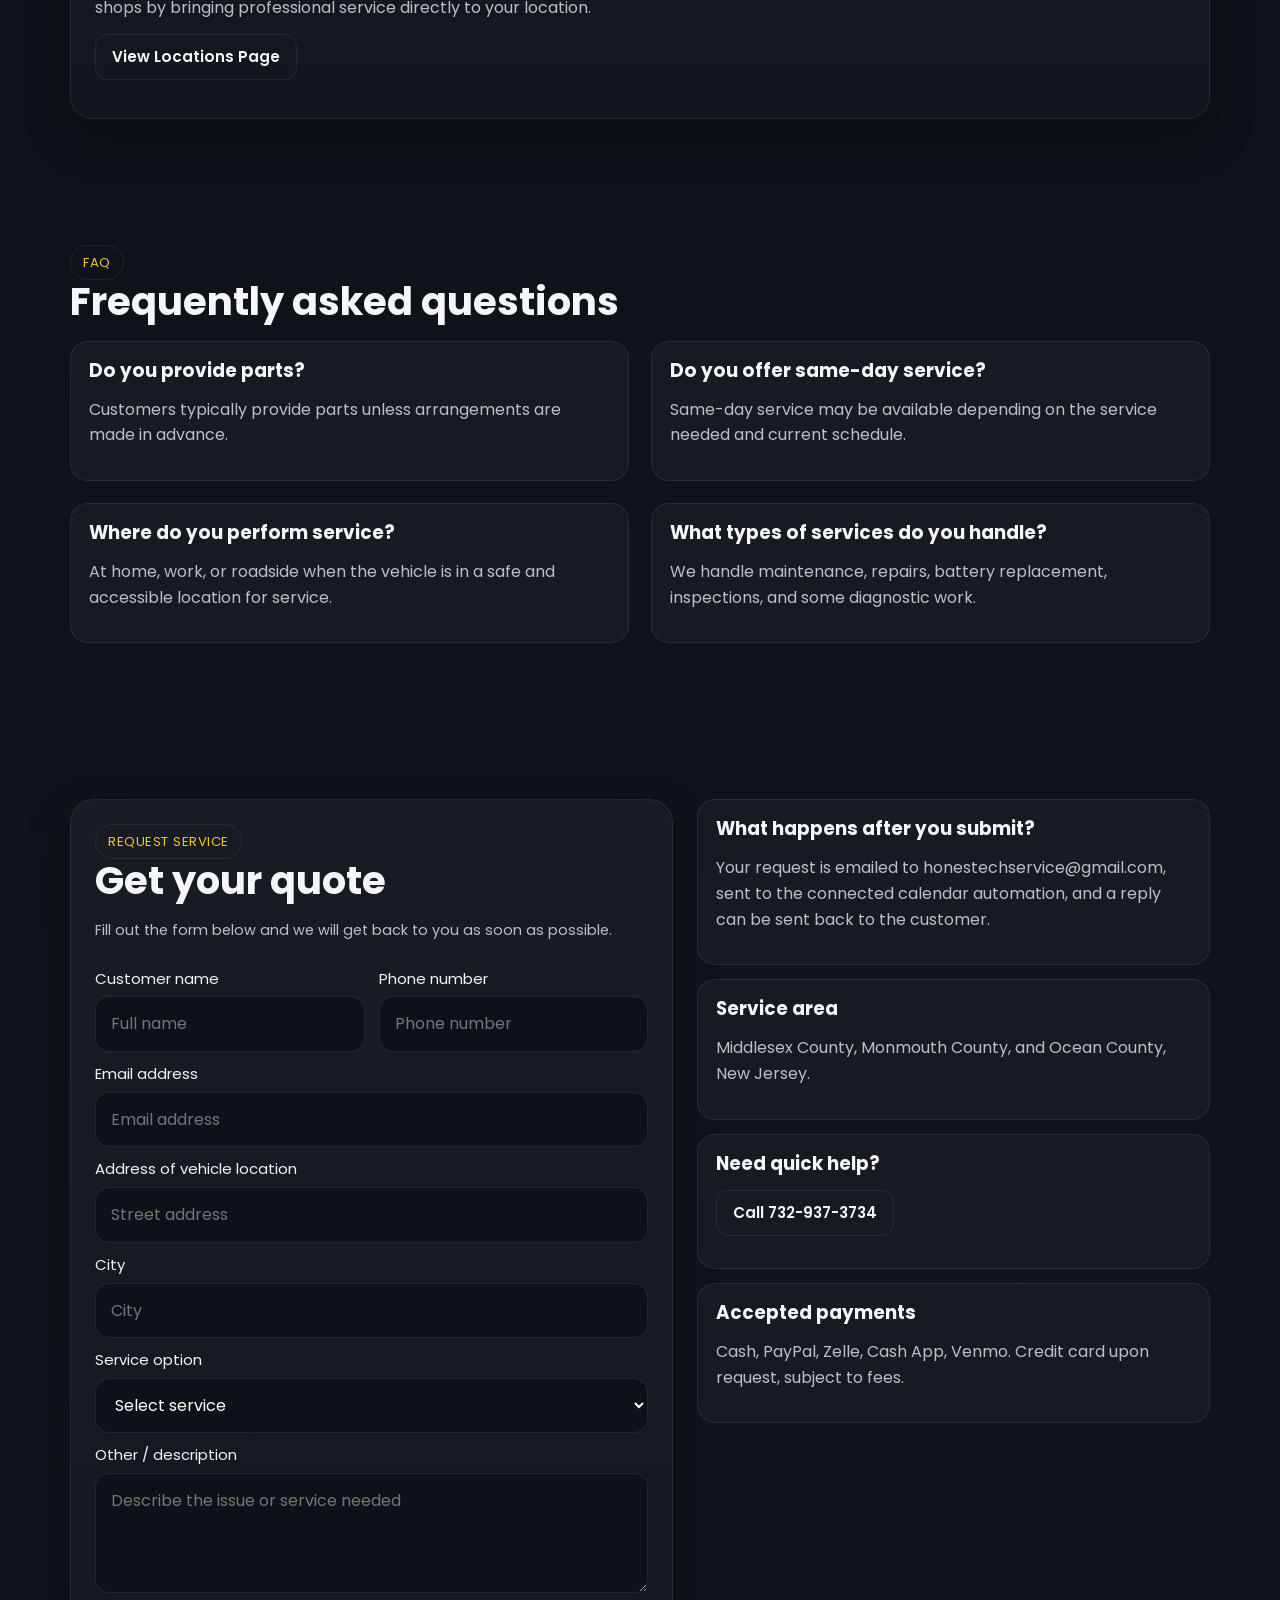
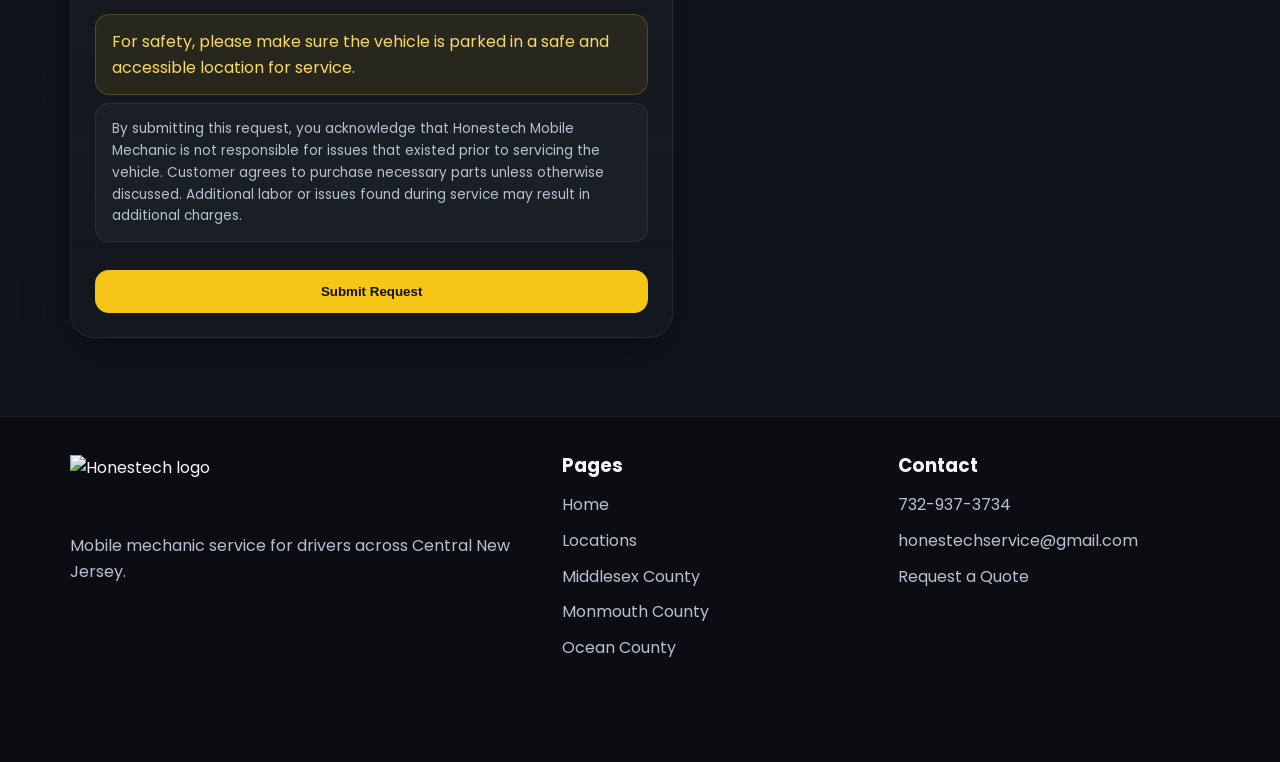
==== commit b22d97fa: "Update index.html" ====
--- a/index.html
+++ b/index.html
@@ -84,7 +84,7 @@
           <div class="stats">
             <div class="stat"><strong>9+</strong><span>Core services</span></div>
             <div class="stat"><strong>3</strong><span>County coverage</span></div>
-            <div class="stat"><strong>Fast</strong><span>Quote response</span></div>
+            <div class="stat"><strong>Simple</strong><span>Request process</span></div>
             <div class="stat"><strong>Mobile</strong><span>On-site service</span></div>
           </div>
         </div>
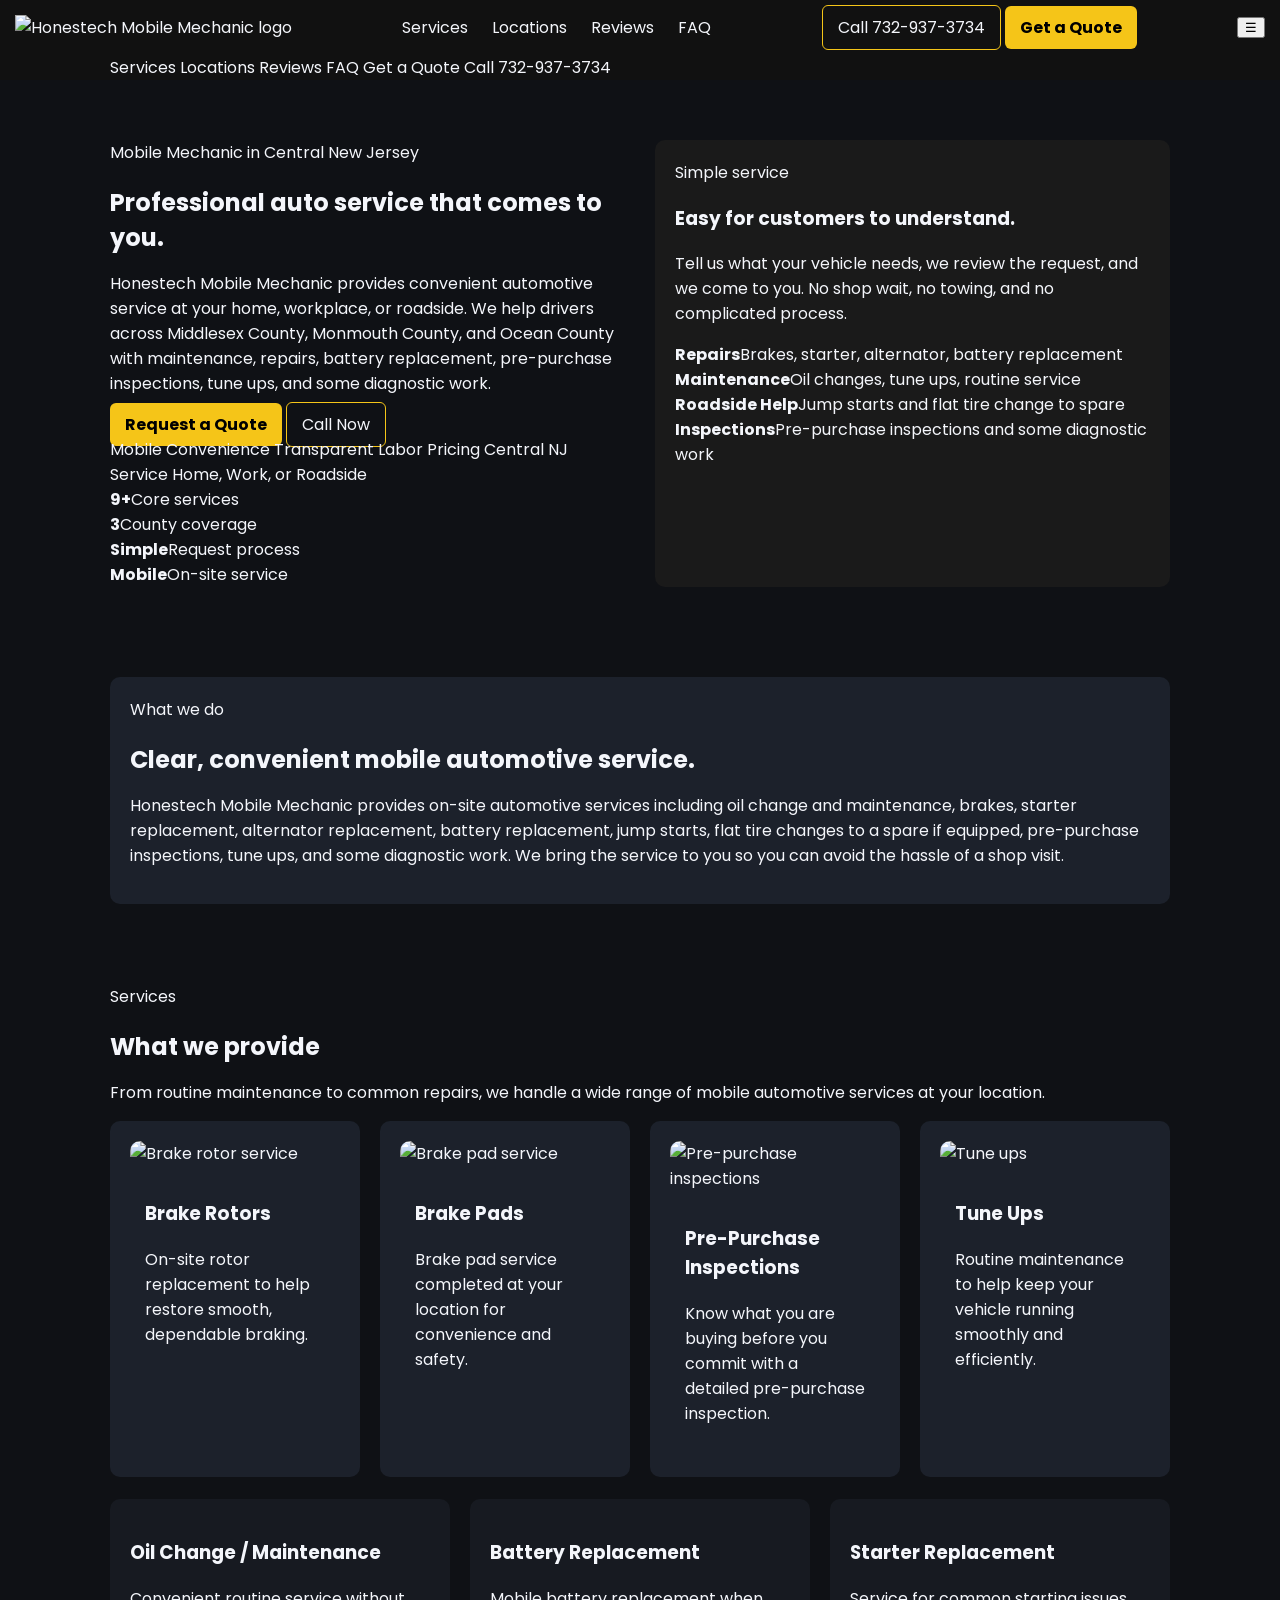
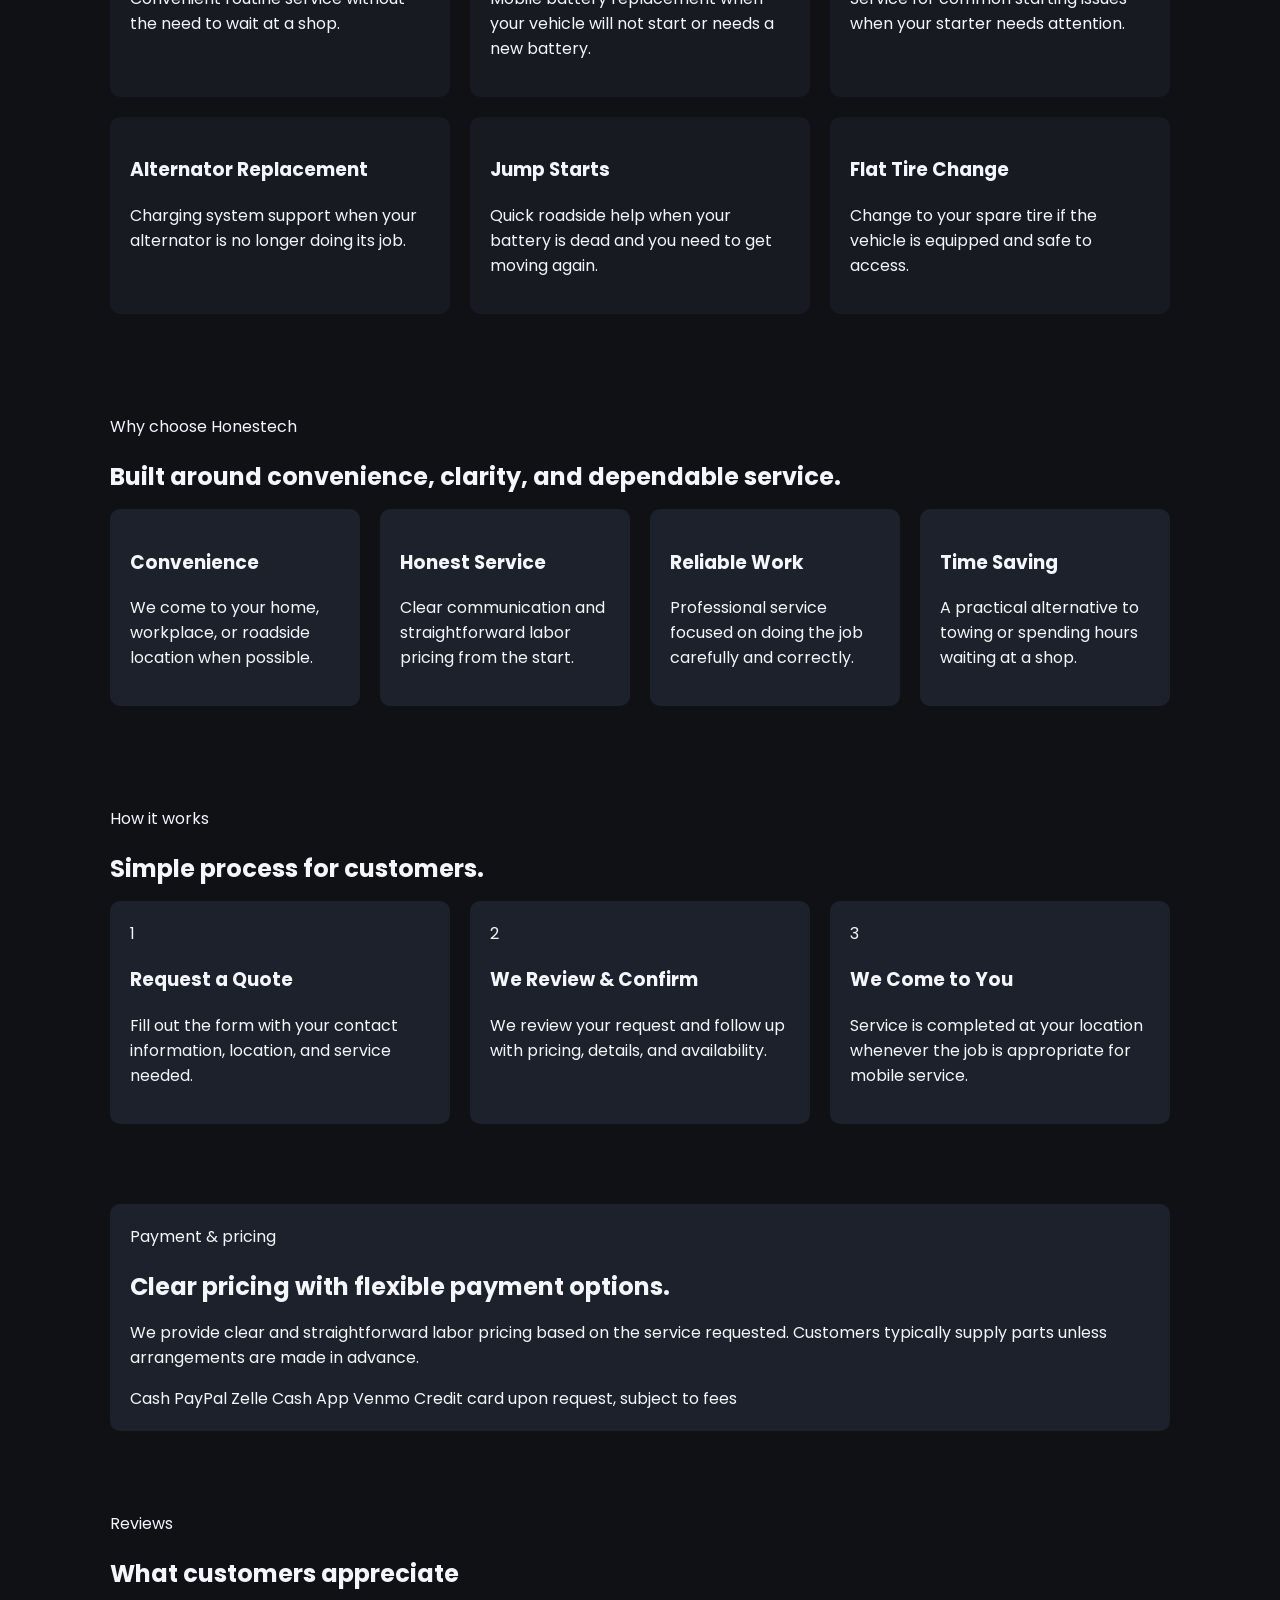
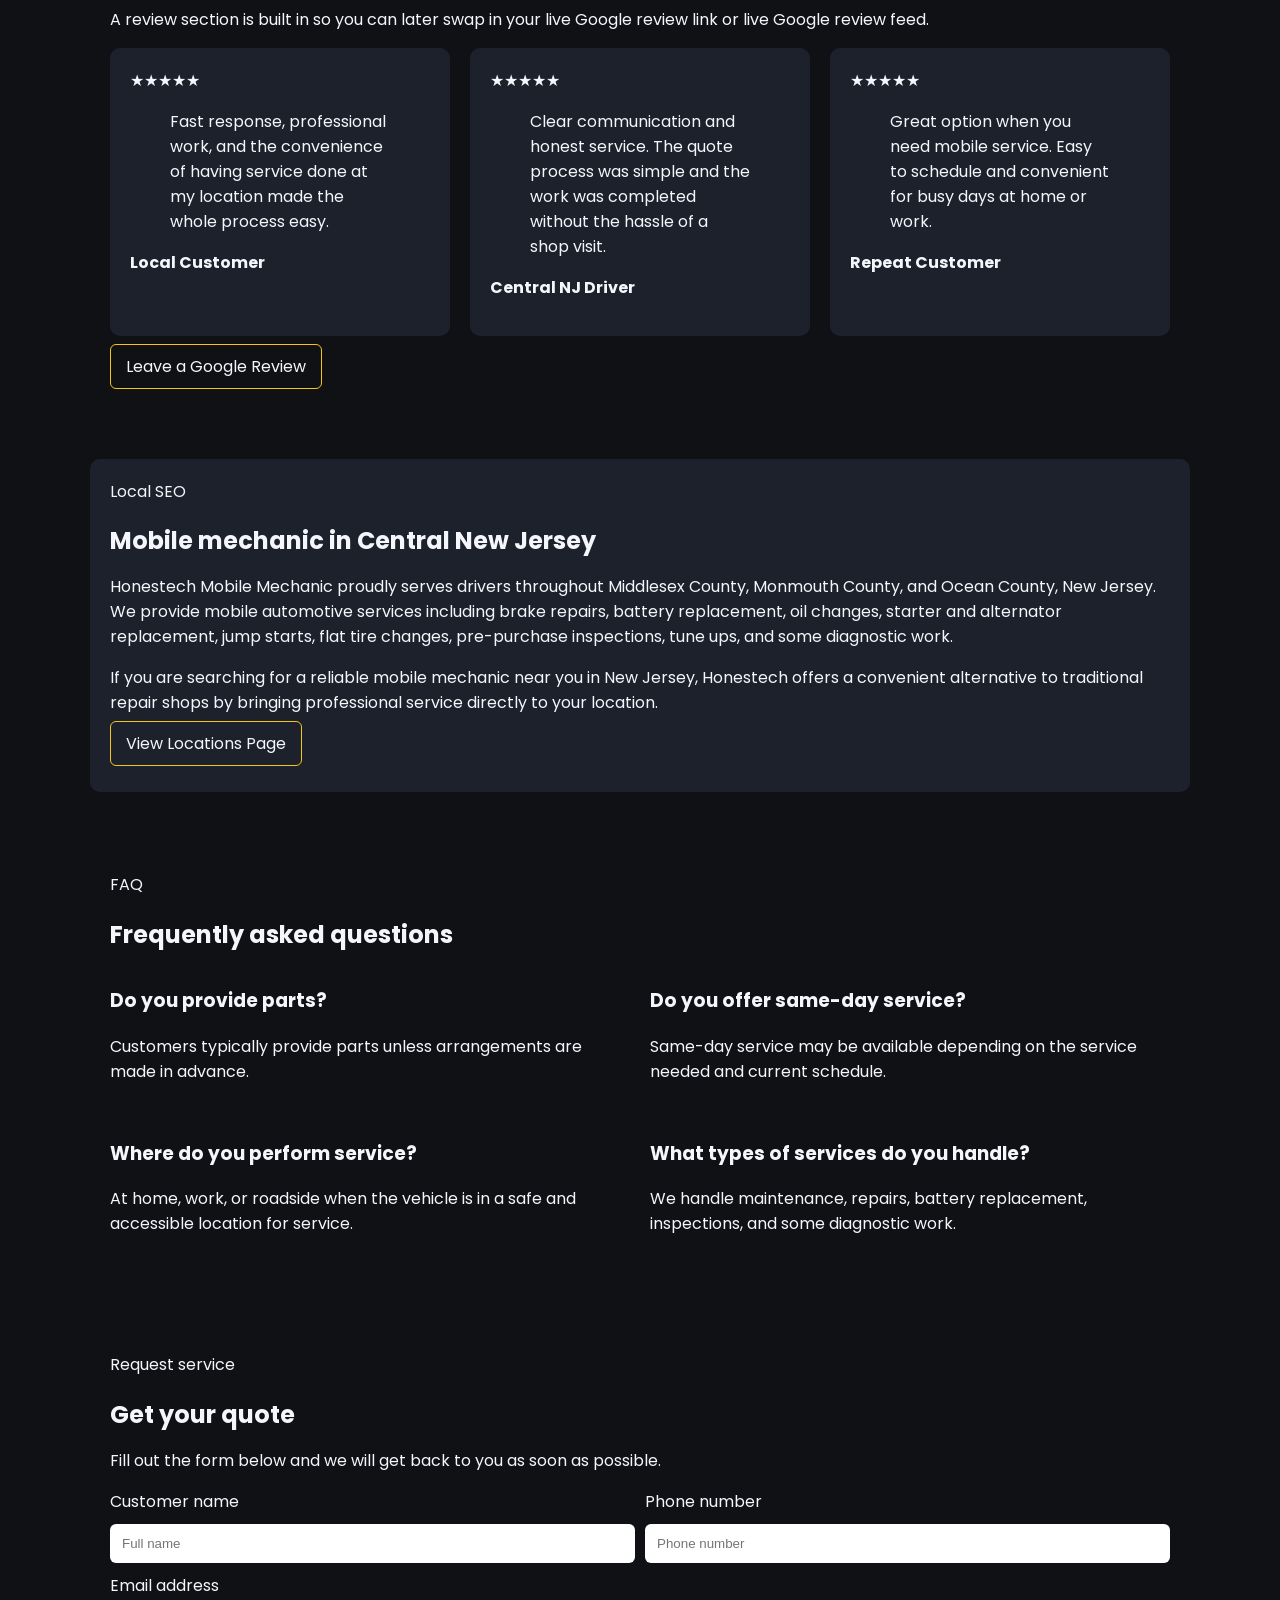
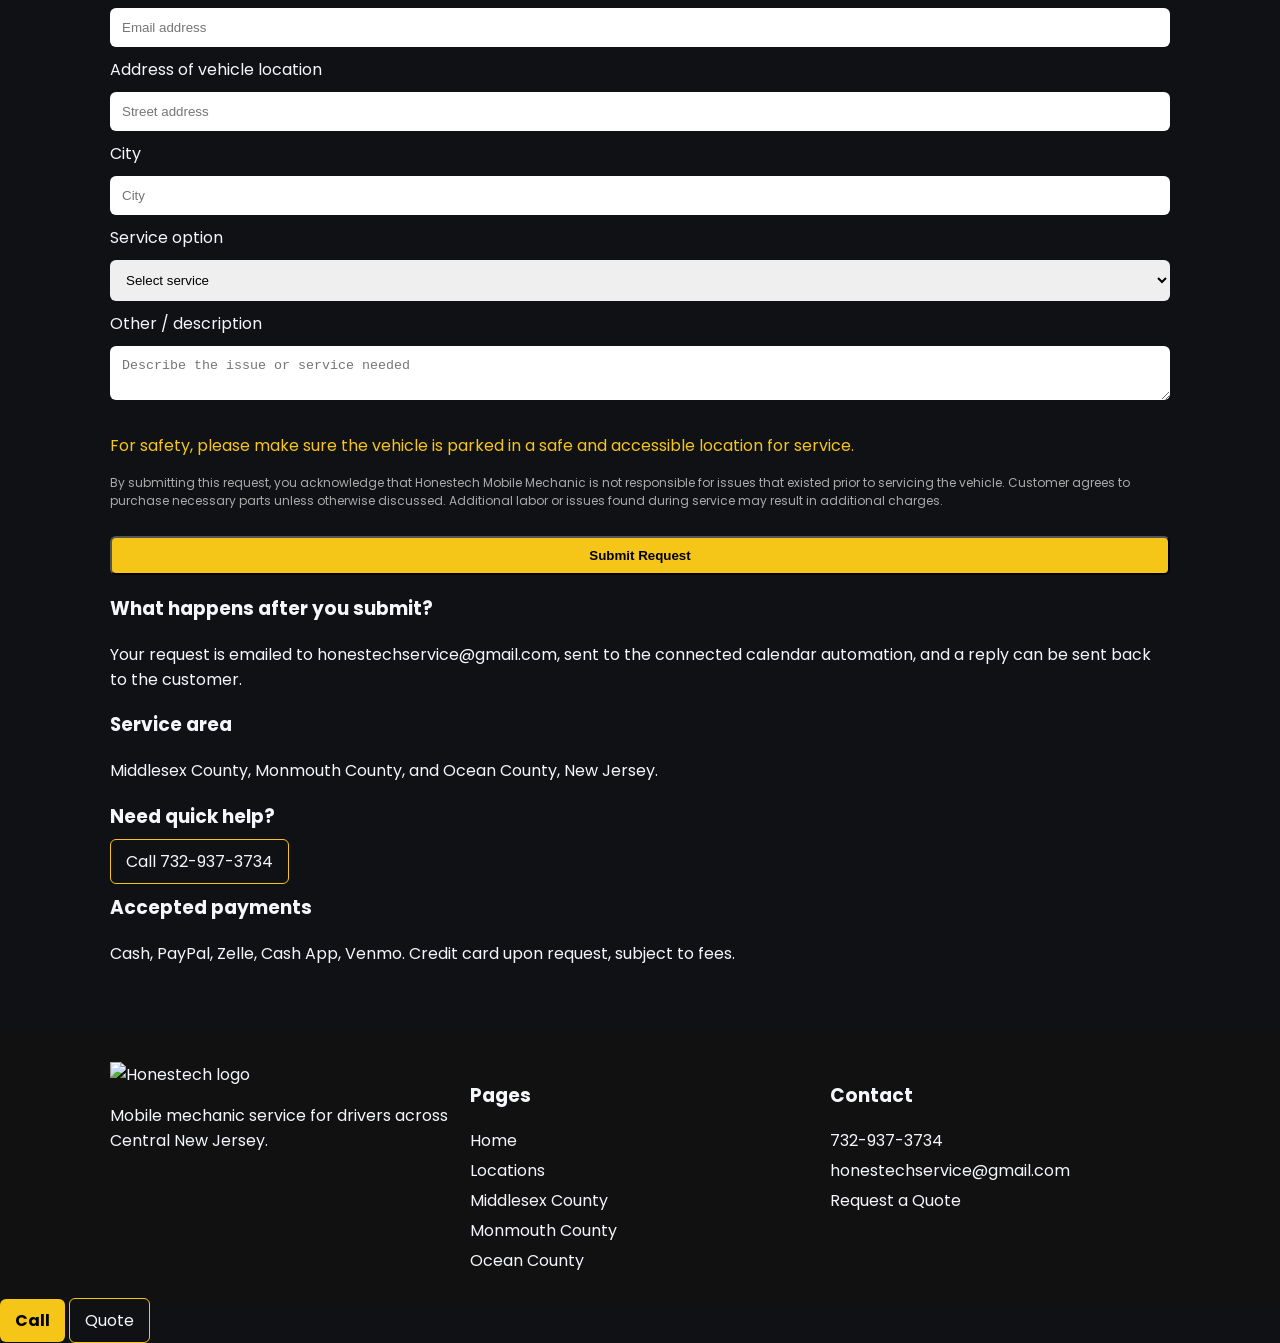
==== commit f4fe5c71: "Update index.html" ====
--- a/index.html
+++ b/index.html
@@ -185,10 +185,8 @@
             <h3>Flat Tire Change</h3>
             <p>Change to your spare tire if the vehicle is equipped and safe to access.</p>
           </article>
-          <article class="icon-card">
-            <h3>Some Diagnostic Work</h3>
-            <p>Basic diagnosis for certain vehicle issues to help point you in the right direction.</p>
-          </article>
+      
+            
         </div>
       </div>
     </section>
--- a/styles.css
+++ b/styles.css
@@ -5,218 +5,200 @@
   --text:#f4f6fb;
   --muted:#b8c0cf;
   --accent:#f5c518;
-  --accent-dark:#d2a80d;
   --border:rgba(255,255,255,.08);
-  --shadow:0 18px 45px rgba(0,0,0,.28);
   --radius:20px;
-  --container:min(1140px, calc(100vw - 32px));
-}
-
-*{box-sizing:border-box}
-html{scroll-behavior:smooth}
+}
+
+*{
+  box-sizing:border-box;
+}
+
 body{
   margin:0;
-  font-family:"Poppins",system-ui,-apple-system,Segoe UI,Roboto,Arial,sans-serif;
-  background:linear-gradient(180deg,#0c0f14 0%, #10141b 100%);
+  font-family:'Poppins', sans-serif;
+  background:#0f1115;
   color:var(--text);
-  line-height:1.6;
-}
-img{max-width:100%;display:block}
-a{text-decoration:none;color:inherit}
-.container{width:var(--container);margin:0 auto}
-.section{padding:78px 0}
-.section-tight{padding:48px 0}
-.eyebrow{
-  display:inline-block;
-  padding:6px 12px;
-  border:1px solid var(--border);
-  border-radius:999px;
+}
+
+img{
+  max-width:100%;
+}
+
+a{
+  text-decoration:none;
+  color:inherit;
+}
+
+.container{
+  max-width:1100px;
+  margin:auto;
+  padding:0 20px;
+}
+
+/* HEADER */
+.site-header{
+  position:sticky;
+  top:0;
+  background:#111;
+  z-index:1000;
+}
+
+.header-inner{
+  display:flex;
+  justify-content:space-between;
+  align-items:center;
+  padding:15px;
+}
+
+.brand img{
+  height:50px;
+}
+
+.nav-links a{
+  margin:0 10px;
+}
+
+.btn{
+  background:var(--accent);
+  color:#000;
+  padding:10px 15px;
+  border-radius:6px;
+  font-weight:bold;
+}
+
+.btn-outline{
+  border:1px solid var(--accent);
+  padding:10px 15px;
+  border-radius:6px;
+}
+
+/* HERO */
+.hero{
+  padding:60px 0;
+}
+
+.hero-grid{
+  display:grid;
+  grid-template-columns:1fr 1fr;
+  gap:30px;
+}
+
+.hero-card{
+  background:#1a1a1a;
+  padding:20px;
+  border-radius:10px;
+}
+
+/* SECTIONS */
+.section{
+  padding:50px 0;
+}
+
+.section-tight{
+  padding:30px 0;
+}
+
+h1, h2{
+  margin-bottom:15px;
+}
+
+/* GRID */
+.grid-2{
+  display:grid;
+  grid-template-columns:1fr 1fr;
+  gap:20px;
+}
+
+.grid-3{
+  display:grid;
+  grid-template-columns:1fr 1fr 1fr;
+  gap:20px;
+}
+
+.grid-4{
+  display:grid;
+  grid-template-columns:1fr 1fr 1fr 1fr;
+  gap:20px;
+}
+
+/* CARDS */
+.card{
+  background:#1c212b;
+  padding:20px;
+  border-radius:10px;
+}
+
+.service-card img{
+  border-radius:10px 10px 0 0;
+}
+
+.service-card .content{
+  padding:15px;
+}
+
+.icon-card{
+  background:#171a21;
+  padding:20px;
+  border-radius:10px;
+}
+
+/* FORM */
+.quote-form input,
+.quote-form select,
+.quote-form textarea{
+  width:100%;
+  padding:12px;
+  margin:10px 0;
+  border-radius:6px;
+  border:none;
+}
+
+.form-grid{
+  display:grid;
+  grid-template-columns:1fr 1fr;
+  gap:10px;
+}
+
+.notice{
   color:var(--accent);
-  font-size:.82rem;
-  letter-spacing:.04em;
-  text-transform:uppercase;
-}
-h1,h2,h3{line-height:1.15;margin:0 0 16px}
-h1{font-size:clamp(2.2rem, 4vw, 4.5rem)}
-h2{font-size:clamp(1.8rem, 3vw, 2.8rem)}
-h3{font-size:1.15rem}
-p{margin:0 0 14px;color:var(--muted)}
-ul{margin:0;padding-left:18px;color:var(--muted)}
-.btn{
-  display:inline-flex;align-items:center;justify-content:center;gap:10px;
-  background:var(--accent);color:#111;padding:14px 22px;border-radius:14px;
-  font-weight:700;border:none;cursor:pointer;transition:.2s transform,.2s background;
-}
-.btn:hover{transform:translateY(-1px);background:#ffd84f}
-.btn-outline{
-  display:inline-flex;align-items:center;justify-content:center;gap:10px;
-  background:transparent;color:var(--text);padding:14px 22px;border-radius:14px;
-  border:1px solid var(--border);font-weight:600;
-}
-.btn-sm{padding:10px 16px;border-radius:12px;font-size:.95rem}
-header.site-header{
-  position:sticky;top:0;z-index:1000;
-  backdrop-filter:blur(10px);
-  background:rgba(10,12,16,.78);
-  border-bottom:1px solid rgba(255,255,255,.05);
-}
-.header-inner{
-  width:var(--container);margin:0 auto;
-  display:flex;align-items:center;justify-content:space-between;
-  min-height:78px;gap:18px;
-}
-.brand{display:flex;align-items:center;gap:12px}
-.brand img{height:54px;width:auto}
-.brand .brand-text{font-size:1rem;font-weight:700;letter-spacing:.03em}
-.nav-links{display:flex;align-items:center;gap:18px}
-.nav-links a{color:#e8ebf5;font-weight:500;font-size:.96rem}
-.nav-cta{display:flex;align-items:center;gap:12px}
-.menu-toggle{
-  display:none;background:none;border:1px solid var(--border);color:var(--text);
-  border-radius:12px;padding:10px 12px;font-size:1rem
-}
-.hero{
-  position:relative;
-  padding:92px 0 72px;
-  background:
-    radial-gradient(circle at top right, rgba(245,197,24,.18), transparent 28%),
-    linear-gradient(180deg, rgba(255,255,255,.02), rgba(255,255,255,0));
-}
-.hero-grid{
-  display:grid;
-  grid-template-columns:1.1fr .9fr;
-  gap:34px;align-items:center;
-}
-.hero-copy p{font-size:1.06rem;max-width:680px}
-.hero-actions{display:flex;flex-wrap:wrap;gap:14px;margin-top:22px}
-.hero-points{
-  margin-top:28px;
-  display:flex;flex-wrap:wrap;gap:12px;
-}
-.pill{
-  padding:10px 14px;border:1px solid var(--border);border-radius:999px;
-  background:rgba(255,255,255,.03);color:#e9edf6;font-size:.92rem
-}
-.hero-card{
-  background:linear-gradient(180deg, rgba(255,255,255,.06), rgba(255,255,255,.02));
-  border:1px solid var(--border);border-radius:26px;padding:24px;box-shadow:var(--shadow)
-}
-.hero-card .service-mini{display:grid;grid-template-columns:1fr 1fr;gap:14px;margin-top:18px}
-.hero-card .mini-box{
-  background:rgba(0,0,0,.16);padding:16px;border-radius:18px;border:1px solid var(--border)
-}
-.hero-card .mini-box strong{display:block;color:#fff}
-.stats{
-  display:grid;grid-template-columns:repeat(4,1fr);gap:16px;margin-top:28px
-}
-.stat{
-  background:var(--bg-soft);border:1px solid var(--border);border-radius:18px;
-  padding:18px 16px;text-align:center
-}
-.stat strong{display:block;font-size:1.35rem;color:#fff}
-.grid-2{display:grid;grid-template-columns:repeat(2,1fr);gap:22px}
-.grid-3{display:grid;grid-template-columns:repeat(3,1fr);gap:22px}
-.grid-4{display:grid;grid-template-columns:repeat(4,1fr);gap:22px}
-.card{
-  background:linear-gradient(180deg, rgba(255,255,255,.04), rgba(255,255,255,.02));
-  border:1px solid var(--border);border-radius:22px;padding:24px;box-shadow:var(--shadow)
-}
-.service-card{padding:0;overflow:hidden}
-.service-card img{
-  width:100%;height:220px;object-fit:cover;background:#12151c
-}
-.service-card .content{padding:22px}
-.icon-card{
-  background:var(--bg-soft);border:1px solid var(--border);border-radius:20px;padding:22px
-}
-.simple-steps .step-number{
-  display:inline-flex;align-items:center;justify-content:center;
-  width:46px;height:46px;border-radius:50%;background:var(--accent);color:#111;font-weight:800;
-  margin-bottom:12px
-}
-.reviews-grid blockquote{
-  margin:0;color:#edf1f8;font-size:1rem
-}
-.stars{color:var(--accent);font-size:1.1rem;letter-spacing:.08em}
-.faq-item{
-  background:var(--bg-soft);border:1px solid var(--border);border-radius:18px;padding:18px
-}
-.form-wrap{
-  display:grid;grid-template-columns:1fr .85fr;gap:24px;align-items:start
-}
-.quote-form{
-  background:linear-gradient(180deg, rgba(255,255,255,.04), rgba(255,255,255,.015));
-  border:1px solid var(--border);border-radius:24px;padding:24px;box-shadow:var(--shadow)
-}
-.quote-form label{display:block;font-size:.93rem;color:#eef2fa;margin:10px 0 6px}
-.quote-form input,.quote-form select,.quote-form textarea{
-  width:100%;background:#0e1117;color:#fff;border:1px solid rgba(255,255,255,.09);
-  border-radius:14px;padding:14px 15px;font:inherit
-}
-.quote-form textarea{min-height:120px;resize:vertical}
-.form-grid{display:grid;grid-template-columns:1fr 1fr;gap:14px}
-.small-note{font-size:.9rem;color:var(--muted)}
-.notice{
-  margin:14px 0 8px;padding:14px 16px;border-radius:14px;
-  background:rgba(245,197,24,.09);border:1px solid rgba(245,197,24,.22);color:#f9d965
-}
+}
+
 .disclaimer{
-  font-size:.85rem;color:#b7c0ce;background:rgba(255,255,255,.03);
-  border:1px solid var(--border);padding:14px 16px;border-radius:14px
-}
-.info-stack{display:grid;gap:14px}
-.info-box{
-  background:var(--bg-soft);border:1px solid var(--border);border-radius:18px;padding:18px
-}
-.locations-list a{
-  display:flex;align-items:center;justify-content:space-between;gap:12px;
-  padding:16px 18px;background:var(--bg-soft);border:1px solid var(--border);
-  border-radius:16px;margin-bottom:12px
-}
-.locations-list a span{color:var(--muted)}
+  font-size:12px;
+  color:#aaa;
+}
+
+/* FOOTER */
 footer{
-  padding:38px 0 92px;border-top:1px solid rgba(255,255,255,.06);
-  background:#0b0d12
-}
-.footer-grid{display:grid;grid-template-columns:1.2fr .8fr .8fr;gap:24px}
-.footer-brand img{height:64px;margin-bottom:14px}
-.footer-links a{display:block;color:var(--muted);margin-bottom:10px}
-.badge-row{display:flex;flex-wrap:wrap;gap:10px;margin-top:14px}
-.badge{
-  padding:8px 12px;border-radius:999px;background:rgba(255,255,255,.04);border:1px solid var(--border);
-  color:#dce3f2;font-size:.9rem
-}
-.mobile-bar{
-  display:none;
-  position:fixed;left:0;right:0;bottom:0;z-index:1001;
-  background:rgba(10,12,16,.96);border-top:1px solid rgba(255,255,255,.08);
-  padding:10px 12px;gap:10px
-}
-.mobile-bar a{flex:1}
-.subhero{
-  padding:82px 0 26px;
-  background:
-    radial-gradient(circle at top right, rgba(245,197,24,.14), transparent 24%),
-    linear-gradient(180deg, rgba(255,255,255,.02), rgba(255,255,255,0));
-}
-.page-intro{max-width:780px}
-.schema-note{display:none}
-@media (max-width: 980px){
-  .hero-grid,.form-wrap,.footer-grid,.grid-4{grid-template-columns:1fr 1fr}
-  .grid-3,.grid-2{grid-template-columns:1fr}
-}
-@media (max-width: 760px){
-  .nav-links,.nav-cta{display:none}
-  .menu-toggle{display:block}
-  .mobile-menu{
-    display:none;position:absolute;top:79px;left:0;right:0;background:#0d1016;
-    border-bottom:1px solid rgba(255,255,255,.06)
+  padding:30px 0;
+  background:#111;
+}
+
+.footer-grid{
+  display:grid;
+  grid-template-columns:1fr 1fr 1fr;
+  gap:20px;
+}
+
+.footer-links a{
+  display:block;
+  margin-bottom:5px;
+}
+
+/* MOBILE */
+@media(max-width:768px){
+
+  .hero-grid,
+  .grid-2,
+  .grid-3,
+  .grid-4,
+  .footer-grid,
+  .form-grid{
+    grid-template-columns:1fr;
   }
-  .mobile-menu.open{display:block}
-  .mobile-menu .container{padding:14px 0}
-  .mobile-menu a{display:block;padding:12px 0;color:#eef2fa;border-bottom:1px solid rgba(255,255,255,.05)}
-  .hero-grid,.stats,.grid-4,.form-grid,.footer-grid{grid-template-columns:1fr}
-  .hero{padding-top:70px}
-  .hero-card .service-mini{grid-template-columns:1fr}
-  .mobile-bar{display:flex}
-}
+
+  .nav-links{
+    display:none;
+  }
+
+}
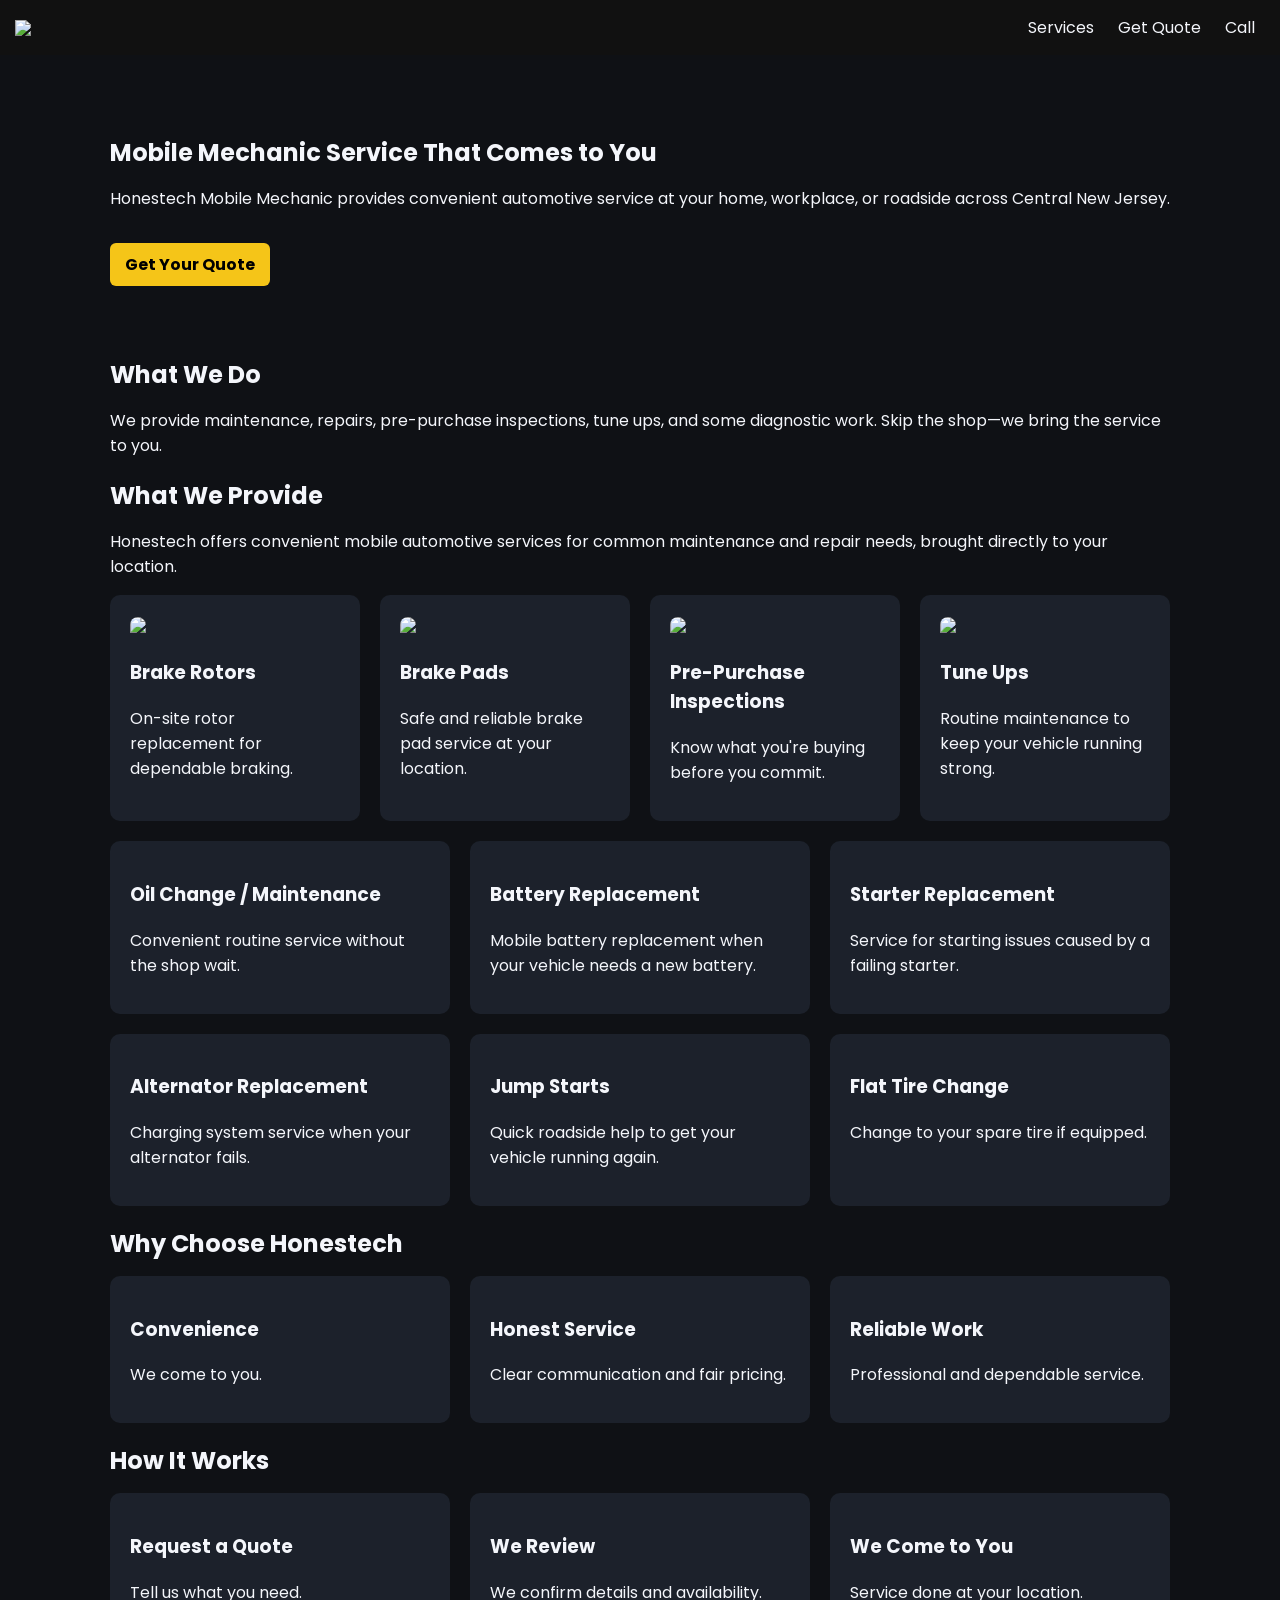
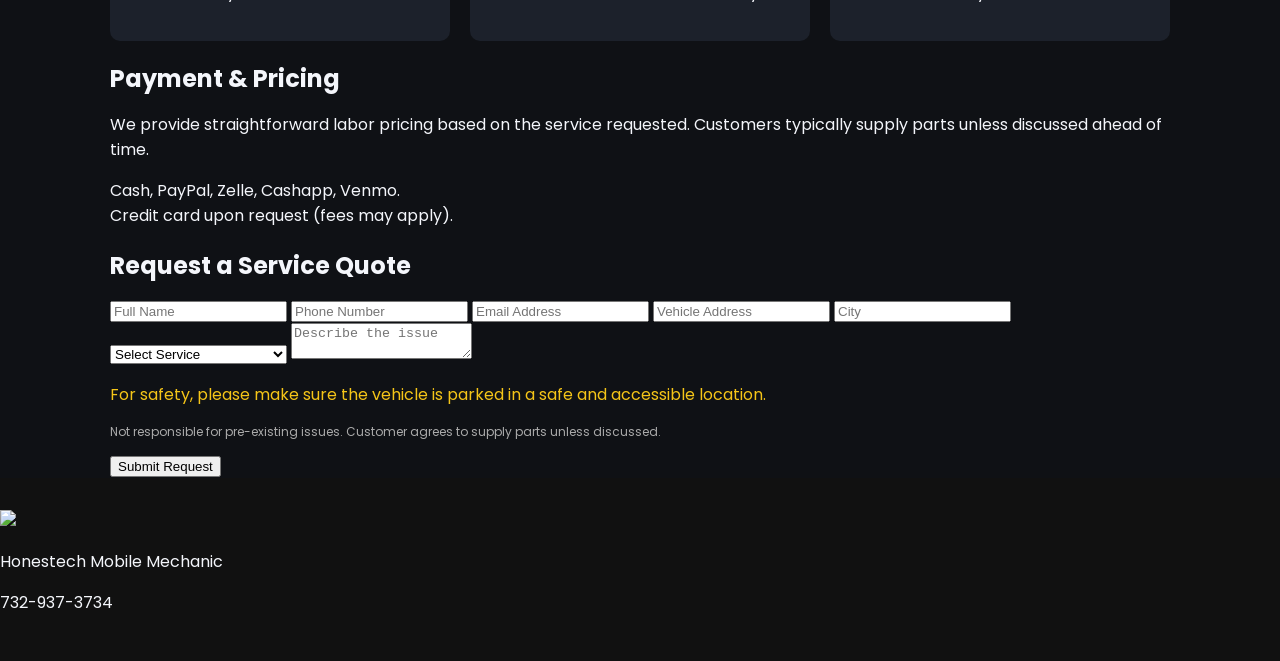
==== commit 67f65085: "Update index.html" ====
--- a/index.html
+++ b/index.html
@@ -1,423 +1,214 @@
 <!DOCTYPE html>
 <html lang="en">
 <head>
-  <meta charset="UTF-8">
-  <meta name="viewport" content="width=device-width, initial-scale=1.0">
-  <title>Mobile Mechanic NJ | Honestech Mobile Mechanic | Middlesex, Monmouth & Ocean County</title>
-  <meta name="description" content="Honestech Mobile Mechanic provides mobile auto repair, maintenance, battery replacement, brake service, pre-purchase inspections, tune ups, and some diagnostic work across Middlesex, Monmouth, and Ocean County, New Jersey.">
-  <meta name="keywords" content="mobile mechanic NJ, mobile mechanic Middlesex County, mobile mechanic Monmouth County, mobile mechanic Ocean County, battery replacement, brake repair, pre purchase inspection, tune up, alternator, starter, jump start">
-  <meta property="og:title" content="Honestech Mobile Mechanic">
-  <meta property="og:description" content="Mobile automotive service that comes to you across Central New Jersey.">
-  <meta property="og:type" content="website">
-  <meta property="og:image" content="https://i.postimg.cc/YCyfQcDp/IMG-8479.png">
-  <link rel="preconnect" href="https://fonts.googleapis.com">
-  <link rel="preconnect" href="https://fonts.gstatic.com" crossorigin>
-  <link href="https://fonts.googleapis.com/css2?family=Poppins:wght@300;400;500;600;700;800&display=swap" rel="stylesheet">
-  <link rel="stylesheet" href="styles.css">
-  <script type="application/ld+json">
-  {
-    "@context":"https://schema.org",
-    "@type":"AutoRepair",
-    "name":"Honestech Mobile Mechanic",
-    "telephone":"732-937-3734",
-    "email":"honestechservice@gmail.com",
-    "image":"https://i.postimg.cc/YCyfQcDp/IMG-8479.png",
-    "areaServed":["Middlesex County, NJ","Monmouth County, NJ","Ocean County, NJ"],
-    "paymentAccepted":"Cash, PayPal, Zelle, Cash App, Venmo, Credit Card",
-    "priceRange":"$$",
-    "url":"https://honestechservice.com",
-    "description":"Mobile mechanic service providing maintenance, repairs, battery replacement, pre-purchase inspections, tune ups, and some diagnostic work in Central New Jersey."
-  }
-  </script>
+<meta charset="UTF-8">
+<meta name="viewport" content="width=device-width, initial-scale=1.0">
+
+<title>Mobile Mechanic NJ | Honestech Mobile Mechanic</title>
+
+<link href="https://fonts.googleapis.com/css2?family=Poppins:wght@300;400;600;700&display=swap" rel="stylesheet">
+<link rel="stylesheet" href="styles.css">
+
 </head>
+
 <body>
-  <header class="site-header">
-    <div class="header-inner">
-      <a class="brand" href="index.html">
-        <img src="https://i.postimg.cc/YCyfQcDp/IMG-8479.png" alt="Honestech Mobile Mechanic logo">
-      </a>
-      <nav class="nav-links" aria-label="Primary">
-        <a href="#services">Services</a>
-        <a href="locations.html">Locations</a>
-        <a href="#reviews">Reviews</a>
-        <a href="#faq">FAQ</a>
-      </nav>
-      <div class="nav-cta">
-        <a class="btn-sm btn-outline" href="tel:17329373734">Call 732-937-3734</a>
-        <a class="btn btn-sm" href="#quote">Get a Quote</a>
-      </div>
-      <button class="menu-toggle" data-menu-toggle aria-label="Open menu">☰</button>
-    </div>
-    <div class="mobile-menu" data-mobile-menu>
-      <div class="container">
-        <a href="#services">Services</a>
-        <a href="locations.html">Locations</a>
-        <a href="#reviews">Reviews</a>
-        <a href="#faq">FAQ</a>
-        <a href="#quote">Get a Quote</a>
-        <a href="tel:17329373734">Call 732-937-3734</a>
-      </div>
-    </div>
-  </header>
-
-  <main>
-    <section class="hero">
-      <div class="container hero-grid">
-        <div class="hero-copy">
-          <span class="eyebrow">Mobile Mechanic in Central New Jersey</span>
-          <h1>Professional auto service that comes to you.</h1>
-          <p>
-            Honestech Mobile Mechanic provides convenient automotive service at your home, workplace,
-            or roadside. We help drivers across Middlesex County, Monmouth County, and Ocean County with
-            maintenance, repairs, battery replacement, pre-purchase inspections, tune ups, and some diagnostic work.
-          </p>
-          <div class="hero-actions">
-            <a class="btn" href="#quote">Request a Quote</a>
-            <a class="btn-outline" href="tel:17329373734">Call Now</a>
-          </div>
-          <div class="hero-points">
-            <span class="pill">Mobile Convenience</span>
-            <span class="pill">Transparent Labor Pricing</span>
-            <span class="pill">Central NJ Service</span>
-            <span class="pill">Home, Work, or Roadside</span>
-          </div>
-          <div class="stats">
-            <div class="stat"><strong>9+</strong><span>Core services</span></div>
-            <div class="stat"><strong>3</strong><span>County coverage</span></div>
-            <div class="stat"><strong>Simple</strong><span>Request process</span></div>
-            <div class="stat"><strong>Mobile</strong><span>On-site service</span></div>
-          </div>
-        </div>
-        <aside class="hero-card">
-          <span class="eyebrow">Simple service</span>
-          <h3>Easy for customers to understand.</h3>
-          <p>
-            Tell us what your vehicle needs, we review the request, and we come to you.
-            No shop wait, no towing, and no complicated process.
-          </p>
-          <div class="service-mini">
-            <div class="mini-box"><strong>Repairs</strong><span>Brakes, starter, alternator, battery replacement</span></div>
-            <div class="mini-box"><strong>Maintenance</strong><span>Oil changes, tune ups, routine service</span></div>
-            <div class="mini-box"><strong>Roadside Help</strong><span>Jump starts and flat tire change to spare</span></div>
-            <div class="mini-box"><strong>Inspections</strong><span>Pre-purchase inspections and some diagnostic work</span></div>
-          </div>
-        </aside>
-      </div>
-    </section>
-
-    <section class="section section-tight">
-      <div class="container">
-        <div class="card">
-          <span class="eyebrow">What we do</span>
-          <h2>Clear, convenient mobile automotive service.</h2>
-          <p>
-            Honestech Mobile Mechanic provides on-site automotive services including oil change and maintenance,
-            brakes, starter replacement, alternator replacement, battery replacement, jump starts,
-            flat tire changes to a spare if equipped, pre-purchase inspections, tune ups, and some diagnostic work.
-            We bring the service to you so you can avoid the hassle of a shop visit.
-          </p>
-        </div>
-      </div>
-    </section>
-
-    <section class="section" id="services">
-      <div class="container">
-        <span class="eyebrow">Services</span>
-        <h2>What we provide</h2>
-        <p>From routine maintenance to common repairs, we handle a wide range of mobile automotive services at your location.</p>
-
-        <div class="grid-4">
-          <article class="service-card card">
-            <img src="https://i.postimg.cc/XqJQkywJ/IMG-5411.png" alt="Brake rotor service">
-            <div class="content">
-              <h3>Brake Rotors</h3>
-              <p>On-site rotor replacement to help restore smooth, dependable braking.</p>
-            </div>
-          </article>
-
-          <article class="service-card card">
-            <img src="https://i.postimg.cc/fyLBf0xY/IMG_5412.png" alt="Brake pad service">
-            <div class="content">
-              <h3>Brake Pads</h3>
-              <p>Brake pad service completed at your location for convenience and safety.</p>
-            </div>
-          </article>
-
-          <article class="service-card card">
-            <img src="https://i.postimg.cc/T2cF8wH2/Untitled_design.png" alt="Pre-purchase inspections">
-            <div class="content">
-              <h3>Pre-Purchase Inspections</h3>
-              <p>Know what you are buying before you commit with a detailed pre-purchase inspection.</p>
-            </div>
-          </article>
-
-          <article class="service-card card">
-            <img src="https://i.postimg.cc/Gtbf8w9T/IMG_6681.png" alt="Tune ups">
-            <div class="content">
-              <h3>Tune Ups</h3>
-              <p>Routine maintenance to help keep your vehicle running smoothly and efficiently.</p>
-            </div>
-          </article>
-        </div>
-
-        <div class="grid-3" style="margin-top:22px;">
-          <article class="icon-card">
-            <h3>Oil Change / Maintenance</h3>
-            <p>Convenient routine service without the need to wait at a shop.</p>
-          </article>
-          <article class="icon-card">
-            <h3>Battery Replacement</h3>
-            <p>Mobile battery replacement when your vehicle will not start or needs a new battery.</p>
-          </article>
-          <article class="icon-card">
-            <h3>Starter Replacement</h3>
-            <p>Service for common starting issues when your starter needs attention.</p>
-          </article>
-          <article class="icon-card">
-            <h3>Alternator Replacement</h3>
-            <p>Charging system support when your alternator is no longer doing its job.</p>
-          </article>
-          <article class="icon-card">
-            <h3>Jump Starts</h3>
-            <p>Quick roadside help when your battery is dead and you need to get moving again.</p>
-          </article>
-          <article class="icon-card">
-            <h3>Flat Tire Change</h3>
-            <p>Change to your spare tire if the vehicle is equipped and safe to access.</p>
-          </article>
-      
-            
-        </div>
-      </div>
-    </section>
-
-    <section class="section">
-      <div class="container">
-        <span class="eyebrow">Why choose Honestech</span>
-        <h2>Built around convenience, clarity, and dependable service.</h2>
-        <div class="grid-4">
-          <article class="card"><h3>Convenience</h3><p>We come to your home, workplace, or roadside location when possible.</p></article>
-          <article class="card"><h3>Honest Service</h3><p>Clear communication and straightforward labor pricing from the start.</p></article>
-          <article class="card"><h3>Reliable Work</h3><p>Professional service focused on doing the job carefully and correctly.</p></article>
-          <article class="card"><h3>Time Saving</h3><p>A practical alternative to towing or spending hours waiting at a shop.</p></article>
-        </div>
-      </div>
-    </section>
-
-    <section class="section simple-steps">
-      <div class="container">
-        <span class="eyebrow">How it works</span>
-        <h2>Simple process for customers.</h2>
-        <div class="grid-3">
-          <article class="card">
-            <div class="step-number">1</div>
-            <h3>Request a Quote</h3>
-            <p>Fill out the form with your contact information, location, and service needed.</p>
-          </article>
-          <article class="card">
-            <div class="step-number">2</div>
-            <h3>We Review & Confirm</h3>
-            <p>We review your request and follow up with pricing, details, and availability.</p>
-          </article>
-          <article class="card">
-            <div class="step-number">3</div>
-            <h3>We Come to You</h3>
-            <p>Service is completed at your location whenever the job is appropriate for mobile service.</p>
-          </article>
-        </div>
-      </div>
-    </section>
-
-    <section class="section section-tight">
-      <div class="container">
-        <div class="card">
-          <span class="eyebrow">Payment & pricing</span>
-          <h2>Clear pricing with flexible payment options.</h2>
-          <p>
-            We provide clear and straightforward labor pricing based on the service requested.
-            Customers typically supply parts unless arrangements are made in advance.
-          </p>
-          <div class="badge-row">
-            <span class="badge">Cash</span>
-            <span class="badge">PayPal</span>
-            <span class="badge">Zelle</span>
-            <span class="badge">Cash App</span>
-            <span class="badge">Venmo</span>
-            <span class="badge">Credit card upon request, subject to fees</span>
-          </div>
-        </div>
-      </div>
-    </section>
-
-    <section class="section" id="reviews">
-      <div class="container">
-        <span class="eyebrow">Reviews</span>
-        <h2>What customers appreciate</h2>
-        <p>A review section is built in so you can later swap in your live Google review link or live Google review feed.</p>
-        <div id="review-list" class="grid-3 reviews-grid"></div>
-        <div style="margin-top:18px;">
-          <a class="btn-outline" href="#" title="Replace with your Google review link">Leave a Google Review</a>
-        </div>
-      </div>
-    </section>
-
-    <section class="section section-tight">
-      <div class="container card">
-        <span class="eyebrow">Local SEO</span>
-        <h2>Mobile mechanic in Central New Jersey</h2>
-        <p>
-          Honestech Mobile Mechanic proudly serves drivers throughout Middlesex County, Monmouth County,
-          and Ocean County, New Jersey. We provide mobile automotive services including brake repairs,
-          battery replacement, oil changes, starter and alternator replacement, jump starts, flat tire changes,
-          pre-purchase inspections, tune ups, and some diagnostic work.
-        </p>
-        <p>
-          If you are searching for a reliable mobile mechanic near you in New Jersey, Honestech offers a
-          convenient alternative to traditional repair shops by bringing professional service directly to your location.
-        </p>
-        <p><a class="btn-sm btn-outline" href="locations.html">View Locations Page</a></p>
-      </div>
-    </section>
-
-    <section class="section" id="faq">
-      <div class="container">
-        <span class="eyebrow">FAQ</span>
-        <h2>Frequently asked questions</h2>
-        <div class="grid-2">
-          <article class="faq-item">
-            <h3>Do you provide parts?</h3>
-            <p>Customers typically provide parts unless arrangements are made in advance.</p>
-          </article>
-          <article class="faq-item">
-            <h3>Do you offer same-day service?</h3>
-            <p>Same-day service may be available depending on the service needed and current schedule.</p>
-          </article>
-          <article class="faq-item">
-            <h3>Where do you perform service?</h3>
-            <p>At home, work, or roadside when the vehicle is in a safe and accessible location for service.</p>
-          </article>
-          <article class="faq-item">
-            <h3>What types of services do you handle?</h3>
-            <p>We handle maintenance, repairs, battery replacement, inspections, and some diagnostic work.</p>
-          </article>
-        </div>
-      </div>
-    </section>
-
-    <section class="section" id="quote">
-      <div class="container form-wrap">
-        <div class="quote-form">
-          <span class="eyebrow">Request service</span>
-          <h2>Get your quote</h2>
-          <p class="small-note">Fill out the form below and we will get back to you as soon as possible.</p>
-
-          <form action="https://formsubmit.co/honestechservice@gmail.com" method="POST">
-            <input type="hidden" name="_subject" value="New Honestech Service Request">
-            <input type="hidden" name="_captcha" value="false">
-            <input type="hidden" name="_template" value="table">
-            <input type="hidden" name="_webhook" value="https://script.google.com/macros/s/AKfycbzLOXp1tUIAyQsOs3Qb6tDHhxlfkz-KFNwMEi3AqYoQm72Y0R0CYlY9N5V0jCCKGa88/exec">
-
-            <div class="form-grid">
-              <div>
-                <label for="name">Customer name</label>
-                <input id="name" name="name" type="text" placeholder="Full name" required>
-              </div>
-              <div>
-                <label for="phone">Phone number</label>
-                <input id="phone" name="phone" type="tel" placeholder="Phone number" required>
-              </div>
-            </div>
-
-            <label for="email">Email address</label>
-            <input id="email" name="email" type="email" placeholder="Email address" required>
-
-            <label for="address">Address of vehicle location</label>
-            <input id="address" name="address" type="text" placeholder="Street address" required>
-
-            <label for="city">City</label>
-            <input id="city" name="city" type="text" placeholder="City" required>
-
-            <label for="service">Service option</label>
-            <select id="service" name="service" required>
-              <option value="">Select service</option>
-              <option>Oil Change / Maintenance</option>
-              <option>Brakes</option>
-              <option>Starter</option>
-              <option>Alternator</option>
-              <option>Battery Replacement</option>
-              <option>Jump Start</option>
-              <option>Flat Tire Change / to spare if equipped</option>
-              <option>Pre-Purchase Inspection</option>
-              <option>Tune Up</option>
-              <option>Some Diagnostic Work</option>
-              <option>Other</option>
-            </select>
-
-            <label for="description">Other / description</label>
-            <textarea id="description" name="description" placeholder="Describe the issue or service needed"></textarea>
-
-            <p class="notice">For safety, please make sure the vehicle is parked in a safe and accessible location for service.</p>
-
-            <p class="disclaimer">
-              By submitting this request, you acknowledge that Honestech Mobile Mechanic is not responsible
-              for issues that existed prior to servicing the vehicle. Customer agrees to purchase necessary
-              parts unless otherwise discussed. Additional labor or issues found during service may result in additional charges.
-            </p>
-
-            <button class="btn" type="submit" style="width:100%;margin-top:14px;">Submit Request</button>
-          </form>
-        </div>
-
-        <aside class="info-stack">
-          <article class="info-box">
-            <h3>What happens after you submit?</h3>
-            <p>Your request is emailed to honestechservice@gmail.com, sent to the connected calendar automation, and a reply can be sent back to the customer.</p>
-          </article>
-          <article class="info-box">
-            <h3>Service area</h3>
-            <p>Middlesex County, Monmouth County, and Ocean County, New Jersey.</p>
-          </article>
-          <article class="info-box">
-            <h3>Need quick help?</h3>
-            <p><a class="btn-sm btn-outline" href="tel:17329373734">Call 732-937-3734</a></p>
-          </article>
-          <article class="info-box">
-            <h3>Accepted payments</h3>
-            <p>Cash, PayPal, Zelle, Cash App, Venmo. Credit card upon request, subject to fees.</p>
-          </article>
-        </aside>
-      </div>
-    </section>
-  </main>
-
-  <footer>
-    <div class="container footer-grid">
-      <div class="footer-brand">
-        <img src="https://i.postimg.cc/YCyfQcDp/IMG-8479.png" alt="Honestech logo">
-        <p>Mobile mechanic service for drivers across Central New Jersey.</p>
-      </div>
-      <div class="footer-links">
-        <h3>Pages</h3>
-        <a href="index.html">Home</a>
-        <a href="locations.html">Locations</a>
-        <a href="middlesex-county.html">Middlesex County</a>
-        <a href="monmouth-county.html">Monmouth County</a>
-        <a href="ocean-county.html">Ocean County</a>
-      </div>
-      <div class="footer-links">
-        <h3>Contact</h3>
-        <a href="tel:17329373734">732-937-3734</a>
-        <a href="mailto:honestechservice@gmail.com">honestechservice@gmail.com</a>
-        <a href="#quote">Request a Quote</a>
-      </div>
-    </div>
-  </footer>
-
-  <div class="mobile-bar">
-    <a class="btn" href="tel:17329373734">Call</a>
-    <a class="btn-outline" href="#quote">Quote</a>
-  </div>
-
-  <script src="script.js"></script>
+
+<header class="site-header">
+  <div class="header-inner">
+    <img src="https://i.postimg.cc/YCyfQcDp/IMG-8479.png">
+    <nav class="nav-links">
+      <a href="#services">Services</a>
+      <a href="#quote">Get Quote</a>
+      <a href="tel:17329373734">Call</a>
+    </nav>
+  </div>
+</header>
+
+<section class="hero">
+  <div class="container">
+    <h1>Mobile Mechanic Service That Comes to You</h1>
+    <p>
+      Honestech Mobile Mechanic provides convenient automotive service at your home, workplace,
+      or roadside across Central New Jersey.
+    </p>
+    <br>
+    <a href="#quote" class="btn">Get Your Quote</a>
+  </div>
+</section>
+
+<section>
+  <div class="container">
+    <h2>What We Do</h2>
+    <p>
+      We provide maintenance, repairs, pre-purchase inspections, tune ups, and some diagnostic work.
+      Skip the shop—we bring the service to you.
+    </p>
+  </div>
+</section>
+
+<!-- SERVICES -->
+<section id="services">
+  <div class="container">
+    <h2>What We Provide</h2>
+    <p>
+      Honestech offers convenient mobile automotive services for common maintenance and repair needs,
+      brought directly to your location.
+    </p>
+
+    <div class="grid-4">
+
+      <div class="card service-card">
+        <img src="https://i.postimg.cc/XqJQkywJ/IMG-5411.png">
+        <h3>Brake Rotors</h3>
+        <p>On-site rotor replacement for dependable braking.</p>
+      </div>
+
+      <div class="card service-card">
+        <img src="https://i.postimg.cc/fyLBf0xY/IMG_5412.png">
+        <h3>Brake Pads</h3>
+        <p>Safe and reliable brake pad service at your location.</p>
+      </div>
+
+      <div class="card service-card">
+        <img src="https://i.postimg.cc/T2cF8wH2/Untitled_design.png">
+        <h3>Pre-Purchase Inspections</h3>
+        <p>Know what you're buying before you commit.</p>
+      </div>
+
+      <div class="card service-card">
+        <img src="https://i.postimg.cc/Gtbf8w9T/IMG_6681.png">
+        <h3>Tune Ups</h3>
+        <p>Routine maintenance to keep your vehicle running strong.</p>
+      </div>
+
+    </div>
+
+    <div class="grid-3" style="margin-top:20px;">
+
+      <div class="card">
+        <h3>Oil Change / Maintenance</h3>
+        <p>Convenient routine service without the shop wait.</p>
+      </div>
+
+      <div class="card">
+        <h3>Battery Replacement</h3>
+        <p>Mobile battery replacement when your vehicle needs a new battery.</p>
+      </div>
+
+      <div class="card">
+        <h3>Starter Replacement</h3>
+        <p>Service for starting issues caused by a failing starter.</p>
+      </div>
+
+      <div class="card">
+        <h3>Alternator Replacement</h3>
+        <p>Charging system service when your alternator fails.</p>
+      </div>
+
+      <div class="card">
+        <h3>Jump Starts</h3>
+        <p>Quick roadside help to get your vehicle running again.</p>
+      </div>
+
+      <div class="card">
+        <h3>Flat Tire Change</h3>
+        <p>Change to your spare tire if equipped.</p>
+      </div>
+
+    </div>
+  </div>
+</section>
+
+<section>
+  <div class="container">
+    <h2>Why Choose Honestech</h2>
+    <div class="grid-3">
+      <div class="card"><h3>Convenience</h3><p>We come to you.</p></div>
+      <div class="card"><h3>Honest Service</h3><p>Clear communication and fair pricing.</p></div>
+      <div class="card"><h3>Reliable Work</h3><p>Professional and dependable service.</p></div>
+    </div>
+  </div>
+</section>
+
+<section>
+  <div class="container">
+    <h2>How It Works</h2>
+    <div class="grid-3">
+      <div class="card"><h3>Request a Quote</h3><p>Tell us what you need.</p></div>
+      <div class="card"><h3>We Review</h3><p>We confirm details and availability.</p></div>
+      <div class="card"><h3>We Come to You</h3><p>Service done at your location.</p></div>
+    </div>
+  </div>
+</section>
+
+<section>
+  <div class="container">
+    <h2>Payment & Pricing</h2>
+    <p>
+      We provide straightforward labor pricing based on the service requested.
+      Customers typically supply parts unless discussed ahead of time.
+    </p>
+    <p>
+      Cash, PayPal, Zelle, Cashapp, Venmo.<br>
+      Credit card upon request (fees may apply).
+    </p>
+  </div>
+</section>
+
+<!-- FORM -->
+<section id="quote" class="quote">
+  <div class="container">
+
+    <h2>Request a Service Quote</h2>
+
+    <form action="https://formsubmit.co/honestechservice@gmail.com" method="POST">
+
+      <input type="hidden" name="_webhook" value="https://script.google.com/macros/s/AKfycbzLOXp1tUIAyQsOs3Qb6tDHhxlfkz-KFNwMEi3AqYoQm72Y0R0CYlY9N5V0jCCKGa88/exec">
+
+      <input type="text" name="name" placeholder="Full Name" required>
+      <input type="tel" name="phone" placeholder="Phone Number" required>
+      <input type="email" name="email" placeholder="Email Address" required>
+
+      <input type="text" name="address" placeholder="Vehicle Address" required>
+      <input type="text" name="city" placeholder="City" required>
+
+      <select name="service" required>
+        <option value="">Select Service</option>
+        <option>Oil Change / Maintenance</option>
+        <option>Brakes</option>
+        <option>Starter</option>
+        <option>Alternator</option>
+        <option>Battery Replacement</option>
+        <option>Jump Start</option>
+        <option>Flat Tire Change</option>
+        <option>Pre-Purchase Inspection</option>
+        <option>Tune Up</option>
+        <option>Some Diagnostic Work</option>
+        <option>Other</option>
+      </select>
+
+      <textarea name="description" placeholder="Describe the issue"></textarea>
+
+      <p class="notice">
+        For safety, please make sure the vehicle is parked in a safe and accessible location.
+      </p>
+
+      <p class="disclaimer">
+        Not responsible for pre-existing issues. Customer agrees to supply parts unless discussed.
+      </p>
+
+      <button type="submit">Submit Request</button>
+
+    </form>
+
+  </div>
+</section>
+
+<footer>
+  <img src="https://i.postimg.cc/YCyfQcDp/IMG-8479.png" style="height:60px;">
+  <p>Honestech Mobile Mechanic</p>
+  <p>732-937-3734</p>
+</footer>
+
 </body>
 </html>
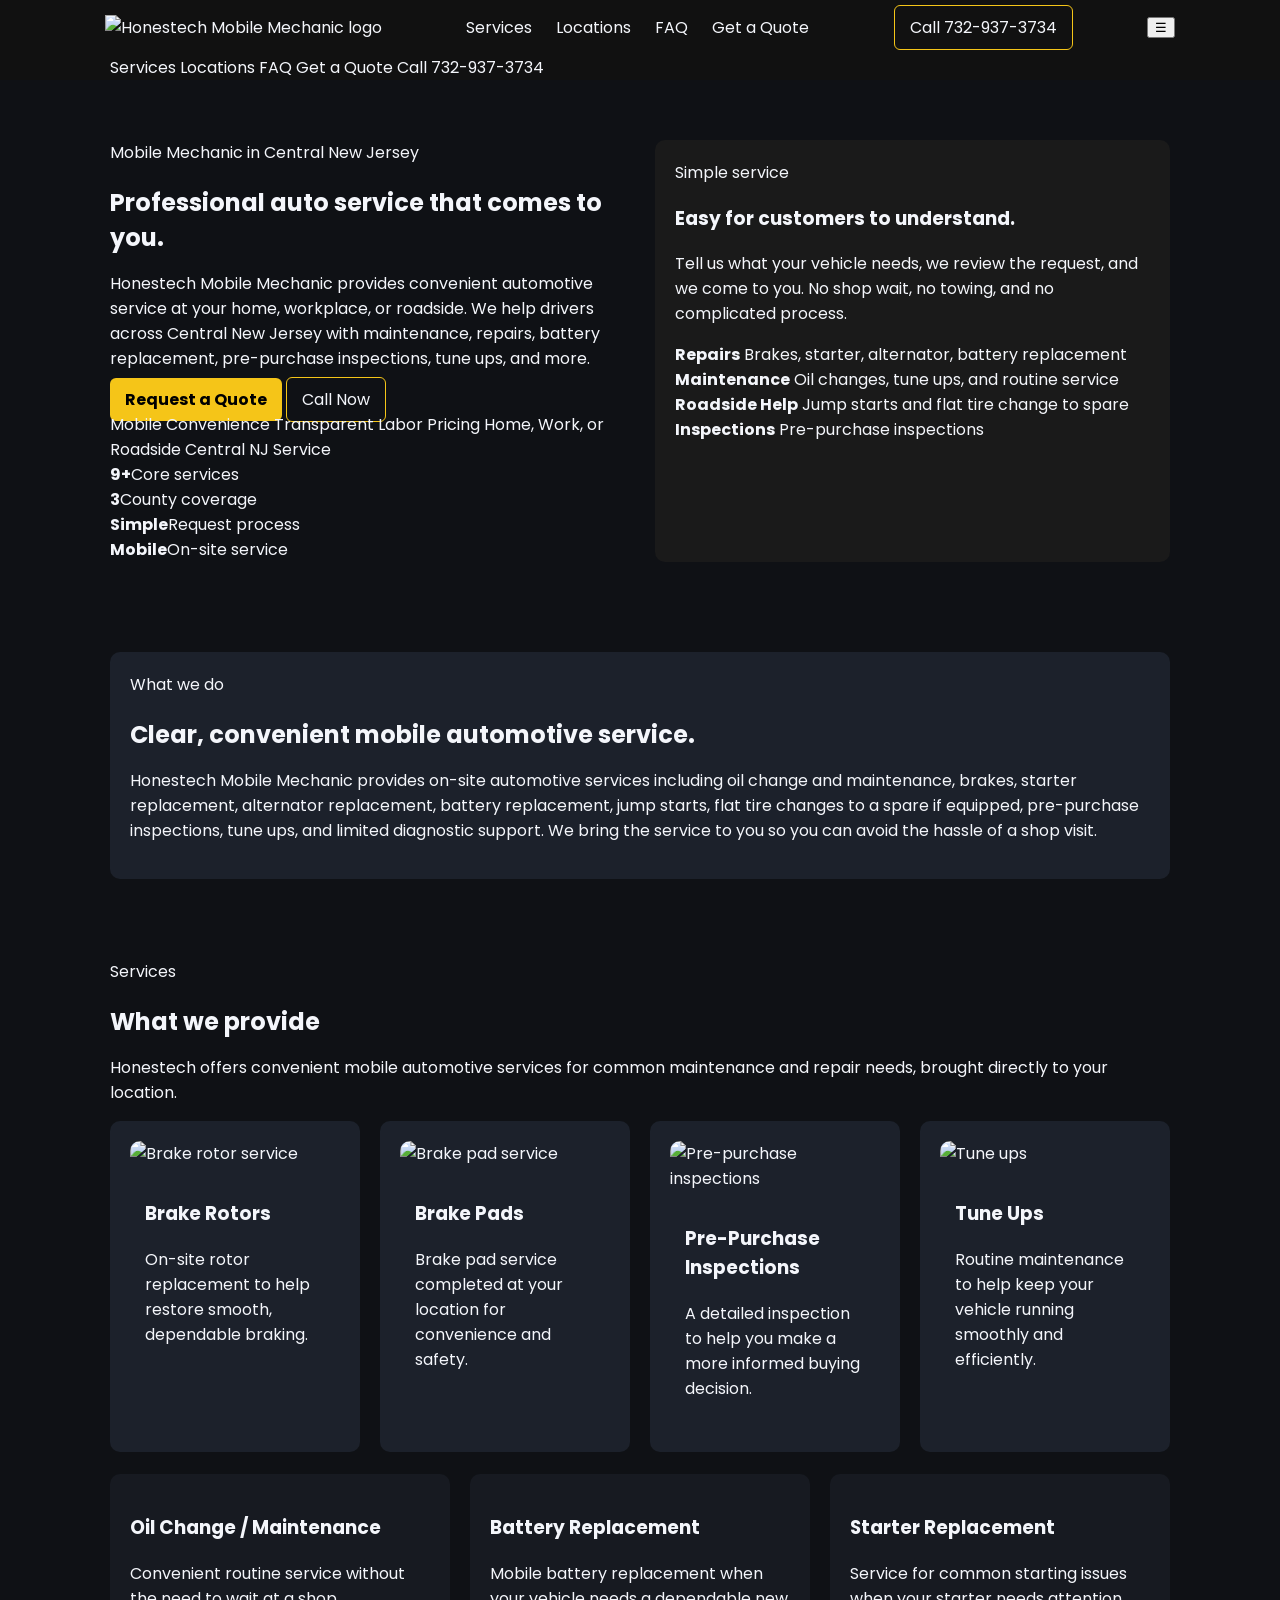
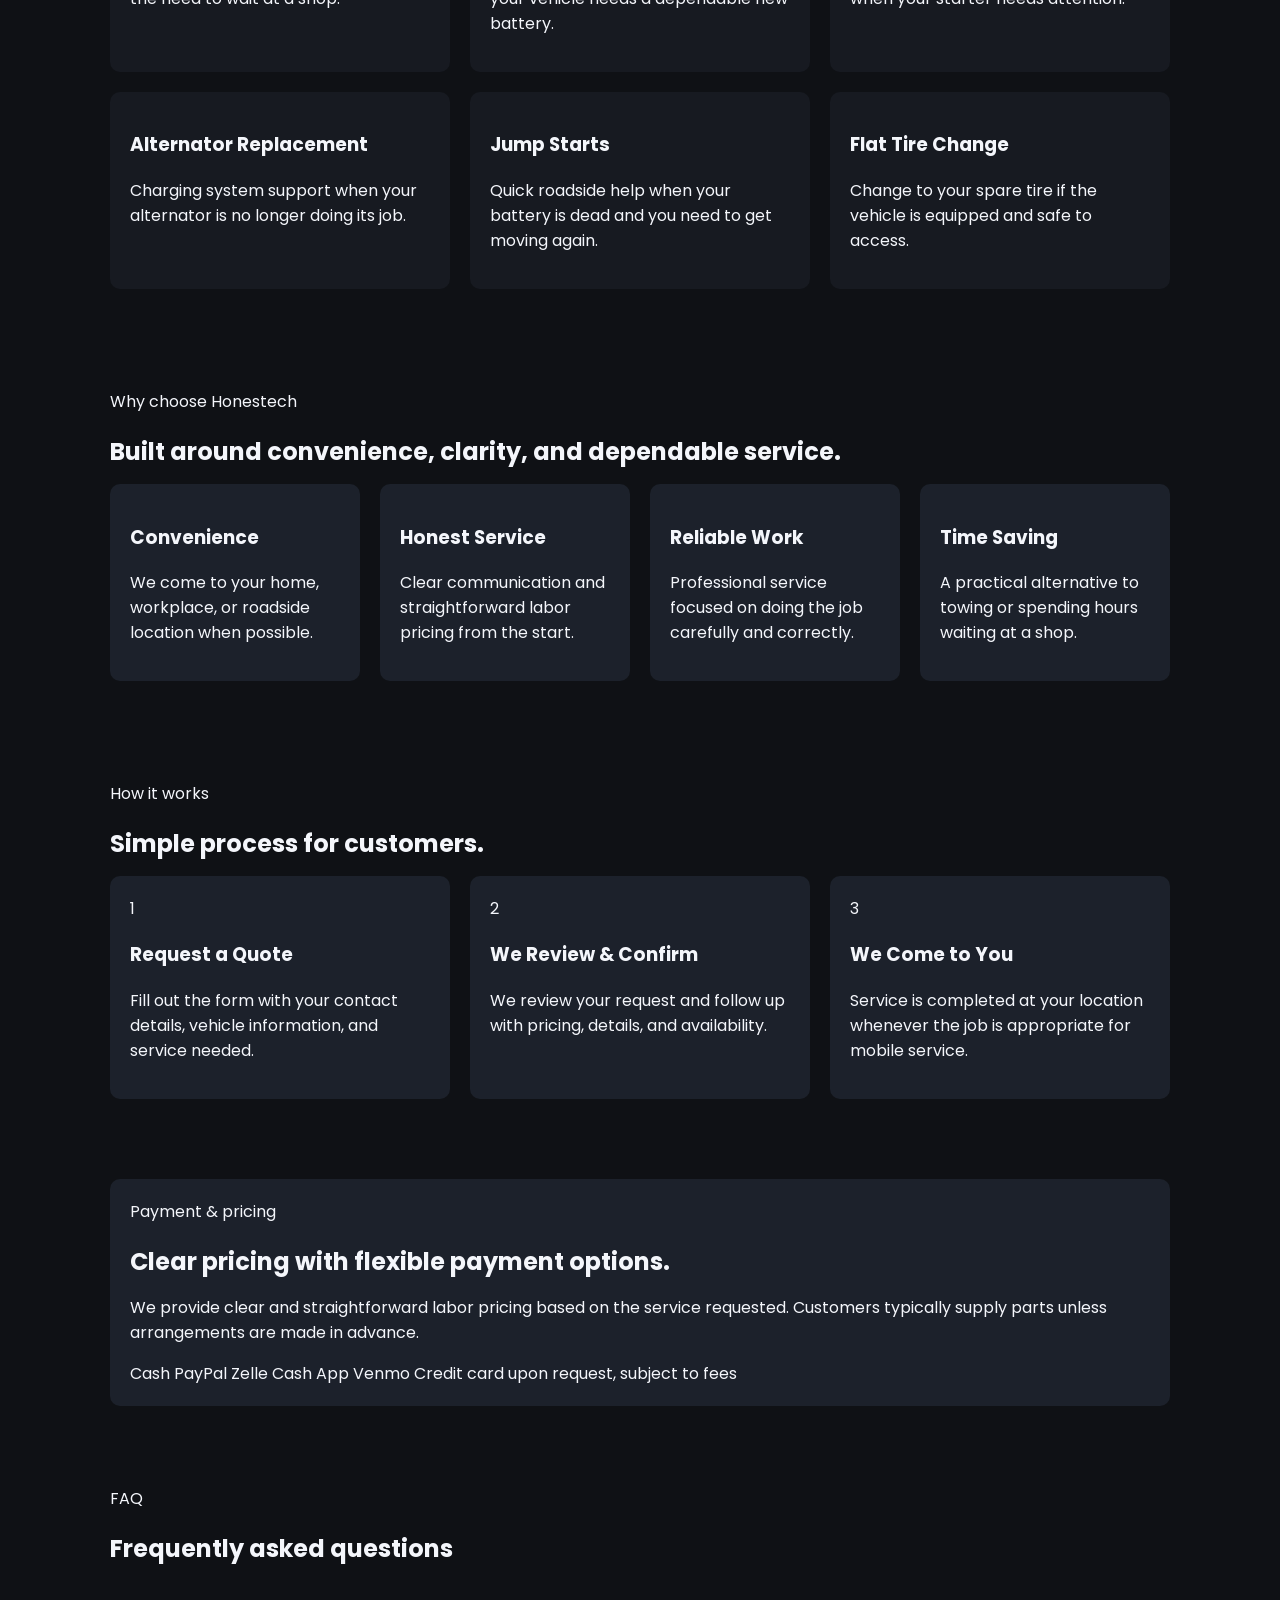
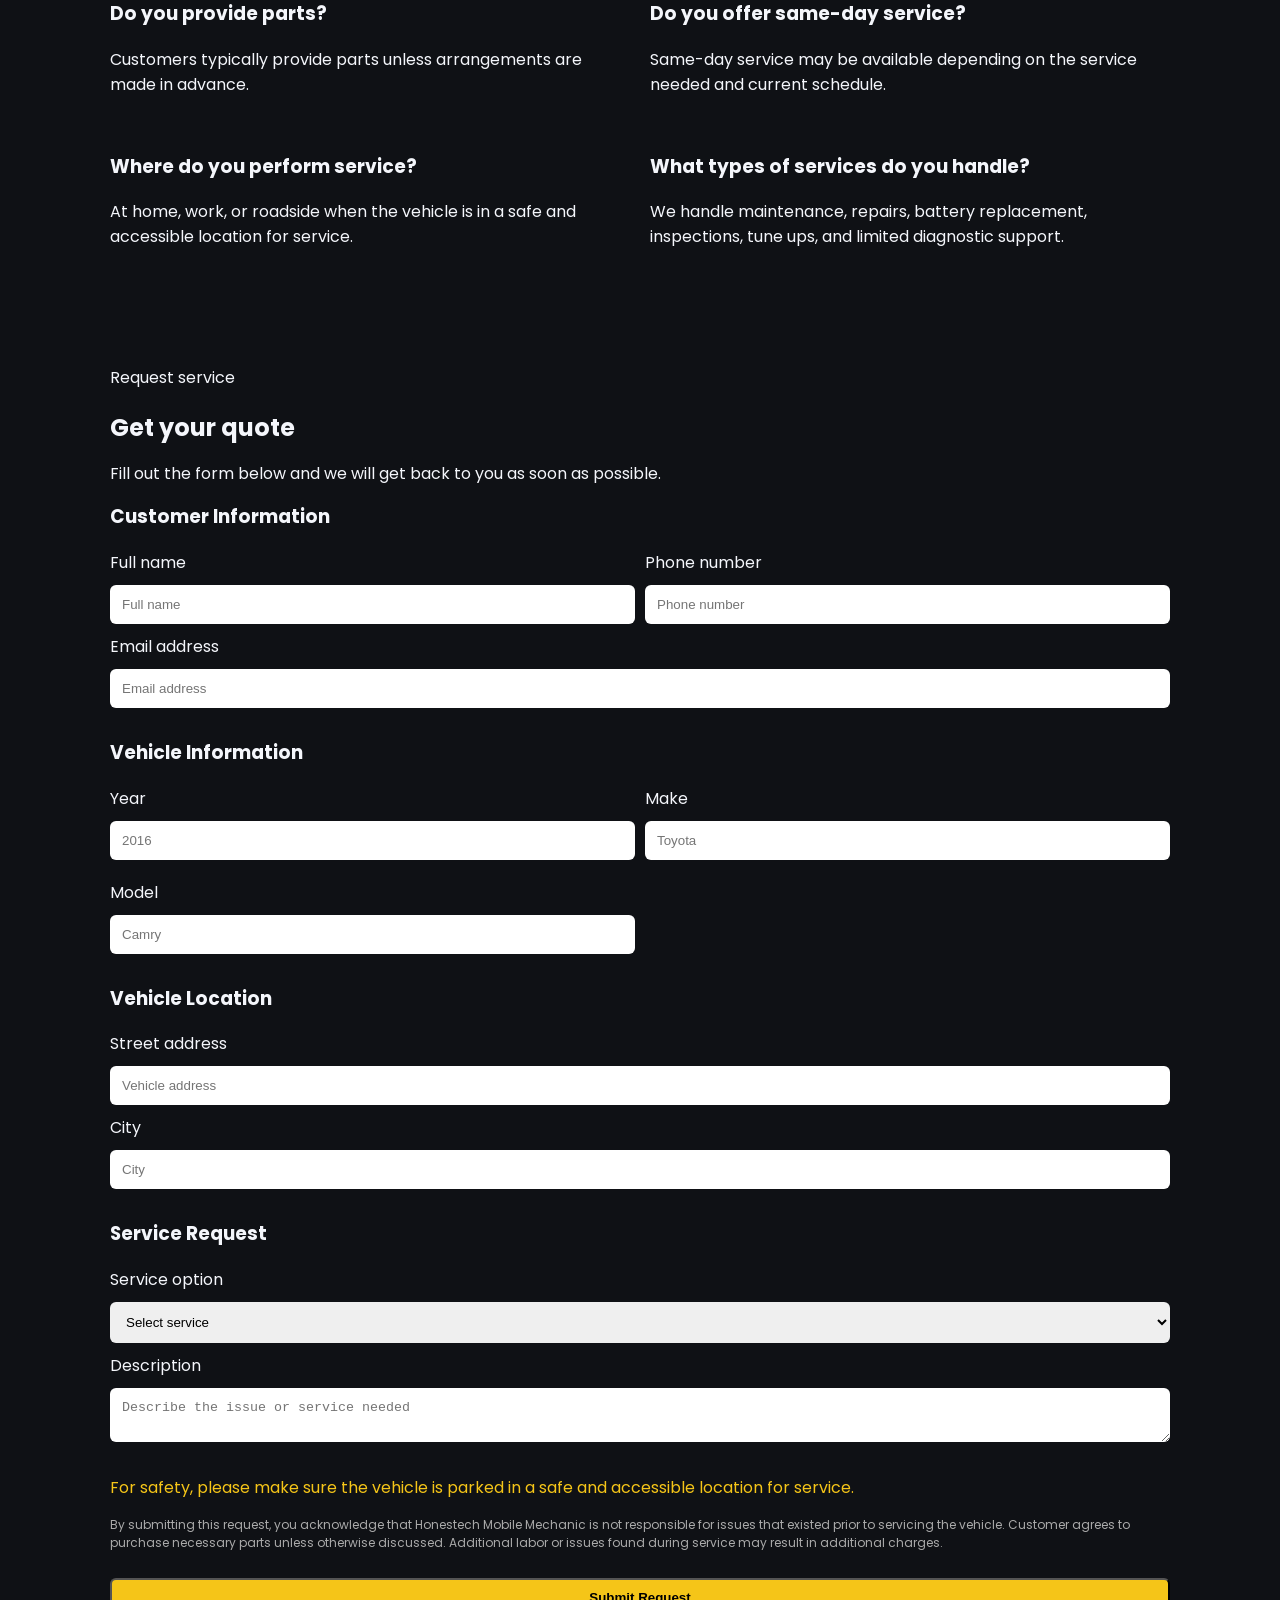
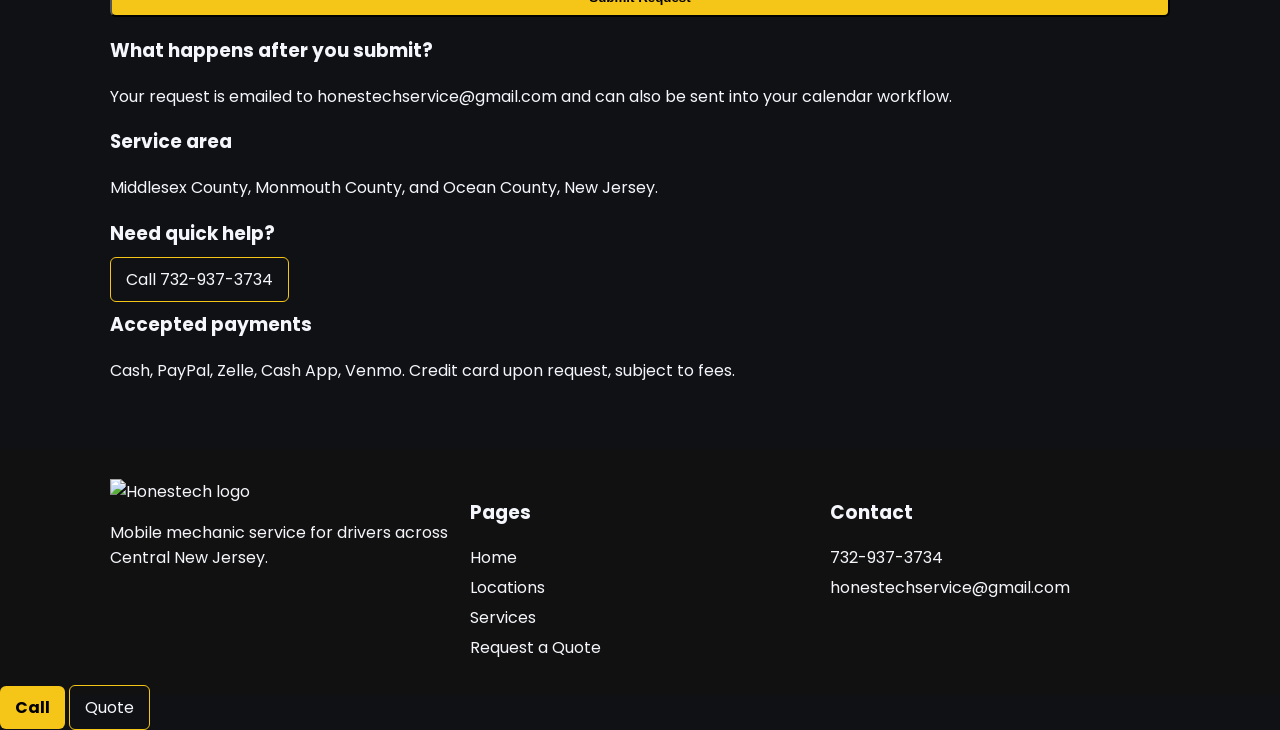
==== commit 73fec0c9: "Update index.html" ====
--- a/index.html
+++ b/index.html
@@ -1,214 +1,453 @@
 <!DOCTYPE html>
 <html lang="en">
 <head>
-<meta charset="UTF-8">
-<meta name="viewport" content="width=device-width, initial-scale=1.0">
-
-<title>Mobile Mechanic NJ | Honestech Mobile Mechanic</title>
-
-<link href="https://fonts.googleapis.com/css2?family=Poppins:wght@300;400;600;700&display=swap" rel="stylesheet">
-<link rel="stylesheet" href="styles.css">
-
+  <meta charset="UTF-8">
+  <meta name="viewport" content="width=device-width, initial-scale=1.0">
+  <title>Mobile Mechanic NJ | Honestech Mobile Mechanic</title>
+  <meta name="description" content="Honestech Mobile Mechanic provides mobile auto repair, maintenance, battery replacement, brake service, pre-purchase inspections, tune ups, and more across Central New Jersey.">
+  <link rel="preconnect" href="https://fonts.googleapis.com">
+  <link rel="preconnect" href="https://fonts.gstatic.com" crossorigin>
+  <link href="https://fonts.googleapis.com/css2?family=Poppins:wght@300;400;500;600;700;800&display=swap" rel="stylesheet">
+  <link rel="stylesheet" href="styles.css">
 </head>
-
 <body>
 
-<header class="site-header">
-  <div class="header-inner">
-    <img src="https://i.postimg.cc/YCyfQcDp/IMG-8479.png">
-    <nav class="nav-links">
-      <a href="#services">Services</a>
-      <a href="#quote">Get Quote</a>
-      <a href="tel:17329373734">Call</a>
-    </nav>
+  <header class="site-header">
+    <div class="header-inner container">
+      <a class="brand" href="index.html">
+        <img src="https://i.postimg.cc/YCyfQcDp/IMG-8479.png" alt="Honestech Mobile Mechanic logo">
+      </a>
+
+      <nav class="nav-links" aria-label="Primary">
+        <a href="#services">Services</a>
+        <a href="locations.html">Locations</a>
+        <a href="#faq">FAQ</a>
+        <a href="#quote">Get a Quote</a>
+      </nav>
+
+      <div class="nav-cta">
+        <a class="btn-sm btn-outline" href="tel:17329373734">Call 732-937-3734</a>
+      </div>
+
+      <button class="menu-toggle" data-menu-toggle aria-label="Open menu">☰</button>
+    </div>
+
+    <div class="mobile-menu" data-mobile-menu>
+      <div class="container">
+        <a href="#services">Services</a>
+        <a href="locations.html">Locations</a>
+        <a href="#faq">FAQ</a>
+        <a href="#quote">Get a Quote</a>
+        <a href="tel:17329373734">Call 732-937-3734</a>
+      </div>
+    </div>
+  </header>
+
+  <main>
+
+    <section class="hero">
+      <div class="container hero-grid">
+        <div class="hero-copy">
+          <span class="eyebrow">Mobile Mechanic in Central New Jersey</span>
+          <h1>Professional auto service that comes to you.</h1>
+          <p>
+            Honestech Mobile Mechanic provides convenient automotive service at your home,
+            workplace, or roadside. We help drivers across Central New Jersey with maintenance,
+            repairs, battery replacement, pre-purchase inspections, tune ups, and more.
+          </p>
+
+          <div class="hero-actions">
+            <a class="btn" href="#quote">Request a Quote</a>
+            <a class="btn-outline" href="tel:17329373734">Call Now</a>
+          </div>
+
+          <div class="hero-points">
+            <span class="pill">Mobile Convenience</span>
+            <span class="pill">Transparent Labor Pricing</span>
+            <span class="pill">Home, Work, or Roadside</span>
+            <span class="pill">Central NJ Service</span>
+          </div>
+
+          <div class="stats">
+            <div class="stat"><strong>9+</strong><span>Core services</span></div>
+            <div class="stat"><strong>3</strong><span>County coverage</span></div>
+            <div class="stat"><strong>Simple</strong><span>Request process</span></div>
+            <div class="stat"><strong>Mobile</strong><span>On-site service</span></div>
+          </div>
+        </div>
+
+        <aside class="hero-card">
+          <span class="eyebrow">Simple service</span>
+          <h3>Easy for customers to understand.</h3>
+          <p>
+            Tell us what your vehicle needs, we review the request, and we come to you.
+            No shop wait, no towing, and no complicated process.
+          </p>
+
+          <div class="service-mini">
+            <div class="mini-box">
+              <strong>Repairs</strong>
+              <span>Brakes, starter, alternator, battery replacement</span>
+            </div>
+            <div class="mini-box">
+              <strong>Maintenance</strong>
+              <span>Oil changes, tune ups, and routine service</span>
+            </div>
+            <div class="mini-box">
+              <strong>Roadside Help</strong>
+              <span>Jump starts and flat tire change to spare</span>
+            </div>
+            <div class="mini-box">
+              <strong>Inspections</strong>
+              <span>Pre-purchase inspections</span>
+            </div>
+          </div>
+        </aside>
+      </div>
+    </section>
+
+    <section class="section section-tight">
+      <div class="container">
+        <div class="card">
+          <span class="eyebrow">What we do</span>
+          <h2>Clear, convenient mobile automotive service.</h2>
+          <p>
+            Honestech Mobile Mechanic provides on-site automotive services including oil change and maintenance,
+            brakes, starter replacement, alternator replacement, battery replacement, jump starts,
+            flat tire changes to a spare if equipped, pre-purchase inspections, tune ups, and limited diagnostic support.
+            We bring the service to you so you can avoid the hassle of a shop visit.
+          </p>
+        </div>
+      </div>
+    </section>
+
+    <section class="section" id="services">
+      <div class="container">
+        <span class="eyebrow">Services</span>
+        <h2>What we provide</h2>
+        <p>
+          Honestech offers convenient mobile automotive services for common maintenance and repair needs,
+          brought directly to your location.
+        </p>
+
+        <div class="grid-4">
+          <article class="service-card card">
+            <img src="https://i.postimg.cc/XqJQkywJ/IMG-5411.png" alt="Brake rotor service">
+            <div class="content">
+              <h3>Brake Rotors</h3>
+              <p>On-site rotor replacement to help restore smooth, dependable braking.</p>
+            </div>
+          </article>
+
+          <article class="service-card card">
+            <img src="https://i.postimg.cc/fyLBf0xY/IMG_5412.png" alt="Brake pad service">
+            <div class="content">
+              <h3>Brake Pads</h3>
+              <p>Brake pad service completed at your location for convenience and safety.</p>
+            </div>
+          </article>
+
+          <article class="service-card card">
+            <img src="https://i.postimg.cc/T2cF8wH2/Untitled_design.png" alt="Pre-purchase inspections">
+            <div class="content">
+              <h3>Pre-Purchase Inspections</h3>
+              <p>A detailed inspection to help you make a more informed buying decision.</p>
+            </div>
+          </article>
+
+          <article class="service-card card">
+            <img src="https://i.postimg.cc/Gtbf8w9T/IMG_6681.png" alt="Tune ups">
+            <div class="content">
+              <h3>Tune Ups</h3>
+              <p>Routine maintenance to help keep your vehicle running smoothly and efficiently.</p>
+            </div>
+          </article>
+        </div>
+
+        <div class="grid-3" style="margin-top:22px;">
+          <article class="icon-card">
+            <h3>Oil Change / Maintenance</h3>
+            <p>Convenient routine service without the need to wait at a shop.</p>
+          </article>
+
+          <article class="icon-card">
+            <h3>Battery Replacement</h3>
+            <p>Mobile battery replacement when your vehicle needs a dependable new battery.</p>
+          </article>
+
+          <article class="icon-card">
+            <h3>Starter Replacement</h3>
+            <p>Service for common starting issues when your starter needs attention.</p>
+          </article>
+
+          <article class="icon-card">
+            <h3>Alternator Replacement</h3>
+            <p>Charging system support when your alternator is no longer doing its job.</p>
+          </article>
+
+          <article class="icon-card">
+            <h3>Jump Starts</h3>
+            <p>Quick roadside help when your battery is dead and you need to get moving again.</p>
+          </article>
+
+          <article class="icon-card">
+            <h3>Flat Tire Change</h3>
+            <p>Change to your spare tire if the vehicle is equipped and safe to access.</p>
+          </article>
+        </div>
+      </div>
+    </section>
+
+    <section class="section">
+      <div class="container">
+        <span class="eyebrow">Why choose Honestech</span>
+        <h2>Built around convenience, clarity, and dependable service.</h2>
+
+        <div class="grid-4">
+          <article class="card">
+            <h3>Convenience</h3>
+            <p>We come to your home, workplace, or roadside location when possible.</p>
+          </article>
+
+          <article class="card">
+            <h3>Honest Service</h3>
+            <p>Clear communication and straightforward labor pricing from the start.</p>
+          </article>
+
+          <article class="card">
+            <h3>Reliable Work</h3>
+            <p>Professional service focused on doing the job carefully and correctly.</p>
+          </article>
+
+          <article class="card">
+            <h3>Time Saving</h3>
+            <p>A practical alternative to towing or spending hours waiting at a shop.</p>
+          </article>
+        </div>
+      </div>
+    </section>
+
+    <section class="section simple-steps">
+      <div class="container">
+        <span class="eyebrow">How it works</span>
+        <h2>Simple process for customers.</h2>
+
+        <div class="grid-3">
+          <article class="card">
+            <div class="step-number">1</div>
+            <h3>Request a Quote</h3>
+            <p>Fill out the form with your contact details, vehicle information, and service needed.</p>
+          </article>
+
+          <article class="card">
+            <div class="step-number">2</div>
+            <h3>We Review & Confirm</h3>
+            <p>We review your request and follow up with pricing, details, and availability.</p>
+          </article>
+
+          <article class="card">
+            <div class="step-number">3</div>
+            <h3>We Come to You</h3>
+            <p>Service is completed at your location whenever the job is appropriate for mobile service.</p>
+          </article>
+        </div>
+      </div>
+    </section>
+
+    <section class="section section-tight">
+      <div class="container">
+        <div class="card">
+          <span class="eyebrow">Payment & pricing</span>
+          <h2>Clear pricing with flexible payment options.</h2>
+          <p>
+            We provide clear and straightforward labor pricing based on the service requested.
+            Customers typically supply parts unless arrangements are made in advance.
+          </p>
+
+          <div class="badge-row">
+            <span class="badge">Cash</span>
+            <span class="badge">PayPal</span>
+            <span class="badge">Zelle</span>
+            <span class="badge">Cash App</span>
+            <span class="badge">Venmo</span>
+            <span class="badge">Credit card upon request, subject to fees</span>
+          </div>
+        </div>
+      </div>
+    </section>
+
+    <section class="section" id="faq">
+      <div class="container">
+        <span class="eyebrow">FAQ</span>
+        <h2>Frequently asked questions</h2>
+
+        <div class="grid-2">
+          <article class="faq-item">
+            <h3>Do you provide parts?</h3>
+            <p>Customers typically provide parts unless arrangements are made in advance.</p>
+          </article>
+
+          <article class="faq-item">
+            <h3>Do you offer same-day service?</h3>
+            <p>Same-day service may be available depending on the service needed and current schedule.</p>
+          </article>
+
+          <article class="faq-item">
+            <h3>Where do you perform service?</h3>
+            <p>At home, work, or roadside when the vehicle is in a safe and accessible location for service.</p>
+          </article>
+
+          <article class="faq-item">
+            <h3>What types of services do you handle?</h3>
+            <p>We handle maintenance, repairs, battery replacement, inspections, tune ups, and limited diagnostic support.</p>
+          </article>
+        </div>
+      </div>
+    </section>
+
+    <section class="section" id="quote">
+      <div class="container form-wrap">
+        <div class="quote-form">
+          <span class="eyebrow">Request service</span>
+          <h2>Get your quote</h2>
+          <p class="small-note">Fill out the form below and we will get back to you as soon as possible.</p>
+
+          <form action="https://formsubmit.co/honestechservice@gmail.com" method="POST">
+            <input type="hidden" name="_subject" value="New Honestech Service Request">
+            <input type="hidden" name="_captcha" value="false">
+            <input type="hidden" name="_template" value="table">
+            <input type="hidden" name="_webhook" value="https://script.google.com/macros/s/AKfycbzLOXp1tUIAyQsOs3Qb6tDHhxlfkz-KFNwMEi3AqYoQm72Y0R0CYlY9N5V0jCCKGa88/exec">
+
+            <h3 style="margin-top:10px;">Customer Information</h3>
+
+            <div class="form-grid">
+              <div>
+                <label for="name">Full name</label>
+                <input id="name" name="name" type="text" placeholder="Full name" required>
+              </div>
+              <div>
+                <label for="phone">Phone number</label>
+                <input id="phone" name="phone" type="tel" placeholder="Phone number" required>
+              </div>
+            </div>
+
+            <label for="email">Email address</label>
+            <input id="email" name="email" type="email" placeholder="Email address" required>
+
+            <h3 style="margin-top:20px;">Vehicle Information</h3>
+
+            <div class="form-grid vehicle-grid-3">
+              <div>
+                <label for="year">Year</label>
+                <input id="year" name="year" type="text" placeholder="2016" required>
+              </div>
+              <div>
+                <label for="make">Make</label>
+                <input id="make" name="make" type="text" placeholder="Toyota" required>
+              </div>
+              <div>
+                <label for="model">Model</label>
+                <input id="model" name="model" type="text" placeholder="Camry" required>
+              </div>
+            </div>
+
+            <h3 style="margin-top:20px;">Vehicle Location</h3>
+
+            <label for="address">Street address</label>
+            <input id="address" name="address" type="text" placeholder="Vehicle address" required>
+
+            <label for="city">City</label>
+            <input id="city" name="city" type="text" placeholder="City" required>
+
+            <h3 style="margin-top:20px;">Service Request</h3>
+
+            <label for="service">Service option</label>
+            <select id="service" name="service" required>
+              <option value="">Select service</option>
+              <option>Oil Change / Maintenance</option>
+              <option>Brakes</option>
+              <option>Starter</option>
+              <option>Alternator</option>
+              <option>Battery Replacement</option>
+              <option>Jump Start</option>
+              <option>Flat Tire Change / to spare if equipped</option>
+              <option>Pre-Purchase Inspection</option>
+              <option>Tune Up</option>
+              <option>Some Diagnostic Work</option>
+              <option>Other</option>
+            </select>
+
+            <label for="description">Description</label>
+            <textarea id="description" name="description" placeholder="Describe the issue or service needed"></textarea>
+
+            <p class="notice">
+              For safety, please make sure the vehicle is parked in a safe and accessible location for service.
+            </p>
+
+            <p class="disclaimer">
+              By submitting this request, you acknowledge that Honestech Mobile Mechanic is not responsible
+              for issues that existed prior to servicing the vehicle. Customer agrees to purchase necessary
+              parts unless otherwise discussed. Additional labor or issues found during service may result in additional charges.
+            </p>
+
+            <button class="btn" type="submit" style="width:100%;margin-top:14px;">Submit Request</button>
+          </form>
+        </div>
+
+        <aside class="info-stack">
+          <article class="info-box">
+            <h3>What happens after you submit?</h3>
+            <p>Your request is emailed to honestechservice@gmail.com and can also be sent into your calendar workflow.</p>
+          </article>
+
+          <article class="info-box">
+            <h3>Service area</h3>
+            <p>Middlesex County, Monmouth County, and Ocean County, New Jersey.</p>
+          </article>
+
+          <article class="info-box">
+            <h3>Need quick help?</h3>
+            <p><a class="btn-sm btn-outline" href="tel:17329373734">Call 732-937-3734</a></p>
+          </article>
+
+          <article class="info-box">
+            <h3>Accepted payments</h3>
+            <p>Cash, PayPal, Zelle, Cash App, Venmo. Credit card upon request, subject to fees.</p>
+          </article>
+        </aside>
+      </div>
+    </section>
+
+  </main>
+
+  <footer>
+    <div class="container footer-grid">
+      <div class="footer-brand">
+        <img src="https://i.postimg.cc/YCyfQcDp/IMG-8479.png" alt="Honestech logo">
+        <p>Mobile mechanic service for drivers across Central New Jersey.</p>
+      </div>
+
+      <div class="footer-links">
+        <h3>Pages</h3>
+        <a href="index.html">Home</a>
+        <a href="locations.html">Locations</a>
+        <a href="#services">Services</a>
+        <a href="#quote">Request a Quote</a>
+      </div>
+
+      <div class="footer-links">
+        <h3>Contact</h3>
+        <a href="tel:17329373734">732-937-3734</a>
+        <a href="mailto:honestechservice@gmail.com">honestechservice@gmail.com</a>
+      </div>
+    </div>
+  </footer>
+
+  <div class="mobile-bar">
+    <a class="btn" href="tel:17329373734">Call</a>
+    <a class="btn-outline" href="#quote">Quote</a>
   </div>
-</header>
-
-<section class="hero">
-  <div class="container">
-    <h1>Mobile Mechanic Service That Comes to You</h1>
-    <p>
-      Honestech Mobile Mechanic provides convenient automotive service at your home, workplace,
-      or roadside across Central New Jersey.
-    </p>
-    <br>
-    <a href="#quote" class="btn">Get Your Quote</a>
-  </div>
-</section>
-
-<section>
-  <div class="container">
-    <h2>What We Do</h2>
-    <p>
-      We provide maintenance, repairs, pre-purchase inspections, tune ups, and some diagnostic work.
-      Skip the shop—we bring the service to you.
-    </p>
-  </div>
-</section>
-
-<!-- SERVICES -->
-<section id="services">
-  <div class="container">
-    <h2>What We Provide</h2>
-    <p>
-      Honestech offers convenient mobile automotive services for common maintenance and repair needs,
-      brought directly to your location.
-    </p>
-
-    <div class="grid-4">
-
-      <div class="card service-card">
-        <img src="https://i.postimg.cc/XqJQkywJ/IMG-5411.png">
-        <h3>Brake Rotors</h3>
-        <p>On-site rotor replacement for dependable braking.</p>
-      </div>
-
-      <div class="card service-card">
-        <img src="https://i.postimg.cc/fyLBf0xY/IMG_5412.png">
-        <h3>Brake Pads</h3>
-        <p>Safe and reliable brake pad service at your location.</p>
-      </div>
-
-      <div class="card service-card">
-        <img src="https://i.postimg.cc/T2cF8wH2/Untitled_design.png">
-        <h3>Pre-Purchase Inspections</h3>
-        <p>Know what you're buying before you commit.</p>
-      </div>
-
-      <div class="card service-card">
-        <img src="https://i.postimg.cc/Gtbf8w9T/IMG_6681.png">
-        <h3>Tune Ups</h3>
-        <p>Routine maintenance to keep your vehicle running strong.</p>
-      </div>
-
-    </div>
-
-    <div class="grid-3" style="margin-top:20px;">
-
-      <div class="card">
-        <h3>Oil Change / Maintenance</h3>
-        <p>Convenient routine service without the shop wait.</p>
-      </div>
-
-      <div class="card">
-        <h3>Battery Replacement</h3>
-        <p>Mobile battery replacement when your vehicle needs a new battery.</p>
-      </div>
-
-      <div class="card">
-        <h3>Starter Replacement</h3>
-        <p>Service for starting issues caused by a failing starter.</p>
-      </div>
-
-      <div class="card">
-        <h3>Alternator Replacement</h3>
-        <p>Charging system service when your alternator fails.</p>
-      </div>
-
-      <div class="card">
-        <h3>Jump Starts</h3>
-        <p>Quick roadside help to get your vehicle running again.</p>
-      </div>
-
-      <div class="card">
-        <h3>Flat Tire Change</h3>
-        <p>Change to your spare tire if equipped.</p>
-      </div>
-
-    </div>
-  </div>
-</section>
-
-<section>
-  <div class="container">
-    <h2>Why Choose Honestech</h2>
-    <div class="grid-3">
-      <div class="card"><h3>Convenience</h3><p>We come to you.</p></div>
-      <div class="card"><h3>Honest Service</h3><p>Clear communication and fair pricing.</p></div>
-      <div class="card"><h3>Reliable Work</h3><p>Professional and dependable service.</p></div>
-    </div>
-  </div>
-</section>
-
-<section>
-  <div class="container">
-    <h2>How It Works</h2>
-    <div class="grid-3">
-      <div class="card"><h3>Request a Quote</h3><p>Tell us what you need.</p></div>
-      <div class="card"><h3>We Review</h3><p>We confirm details and availability.</p></div>
-      <div class="card"><h3>We Come to You</h3><p>Service done at your location.</p></div>
-    </div>
-  </div>
-</section>
-
-<section>
-  <div class="container">
-    <h2>Payment & Pricing</h2>
-    <p>
-      We provide straightforward labor pricing based on the service requested.
-      Customers typically supply parts unless discussed ahead of time.
-    </p>
-    <p>
-      Cash, PayPal, Zelle, Cashapp, Venmo.<br>
-      Credit card upon request (fees may apply).
-    </p>
-  </div>
-</section>
-
-<!-- FORM -->
-<section id="quote" class="quote">
-  <div class="container">
-
-    <h2>Request a Service Quote</h2>
-
-    <form action="https://formsubmit.co/honestechservice@gmail.com" method="POST">
-
-      <input type="hidden" name="_webhook" value="https://script.google.com/macros/s/AKfycbzLOXp1tUIAyQsOs3Qb6tDHhxlfkz-KFNwMEi3AqYoQm72Y0R0CYlY9N5V0jCCKGa88/exec">
-
-      <input type="text" name="name" placeholder="Full Name" required>
-      <input type="tel" name="phone" placeholder="Phone Number" required>
-      <input type="email" name="email" placeholder="Email Address" required>
-
-      <input type="text" name="address" placeholder="Vehicle Address" required>
-      <input type="text" name="city" placeholder="City" required>
-
-      <select name="service" required>
-        <option value="">Select Service</option>
-        <option>Oil Change / Maintenance</option>
-        <option>Brakes</option>
-        <option>Starter</option>
-        <option>Alternator</option>
-        <option>Battery Replacement</option>
-        <option>Jump Start</option>
-        <option>Flat Tire Change</option>
-        <option>Pre-Purchase Inspection</option>
-        <option>Tune Up</option>
-        <option>Some Diagnostic Work</option>
-        <option>Other</option>
-      </select>
-
-      <textarea name="description" placeholder="Describe the issue"></textarea>
-
-      <p class="notice">
-        For safety, please make sure the vehicle is parked in a safe and accessible location.
-      </p>
-
-      <p class="disclaimer">
-        Not responsible for pre-existing issues. Customer agrees to supply parts unless discussed.
-      </p>
-
-      <button type="submit">Submit Request</button>
-
-    </form>
-
-  </div>
-</section>
-
-<footer>
-  <img src="https://i.postimg.cc/YCyfQcDp/IMG-8479.png" style="height:60px;">
-  <p>Honestech Mobile Mechanic</p>
-  <p>732-937-3734</p>
-</footer>
-
+
+  <script src="script.js"></script>
 </body>
 </html>
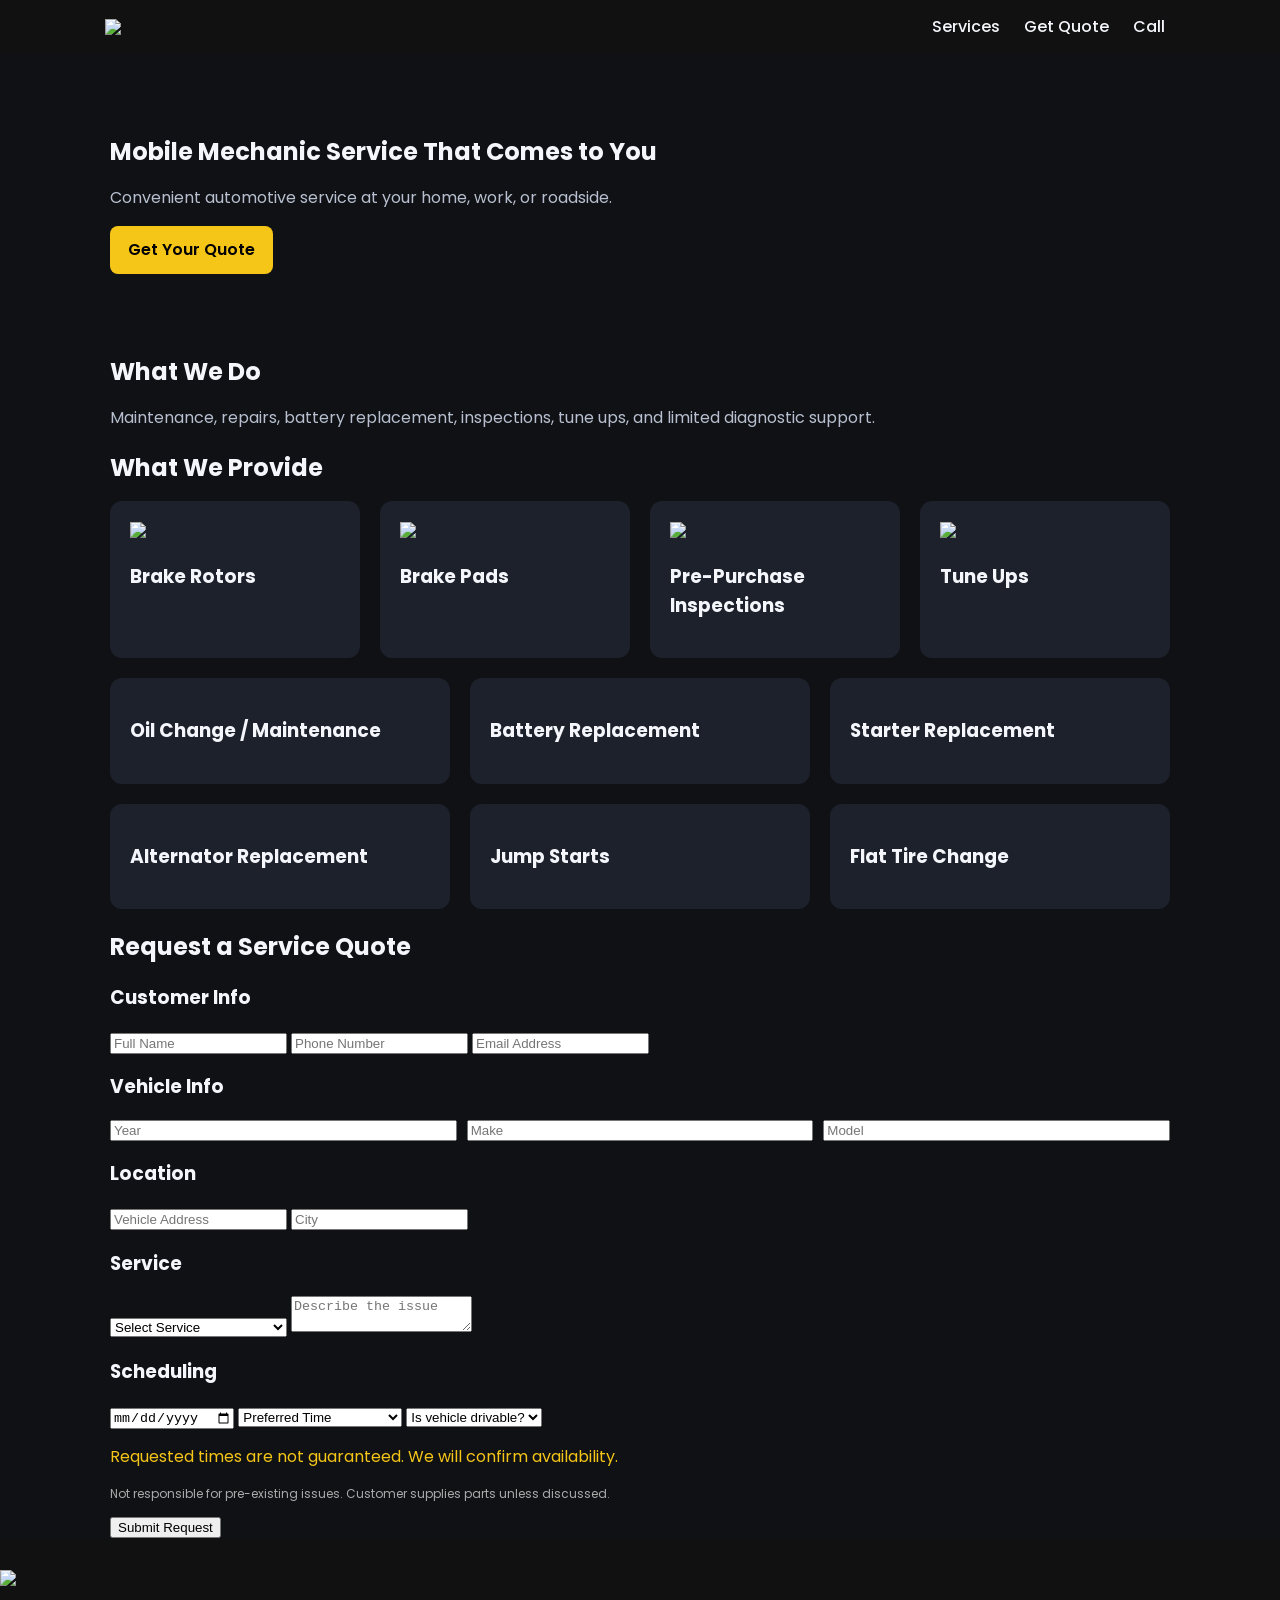
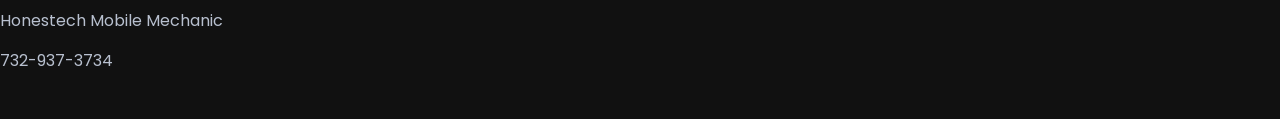
==== commit b16baf10: "Update index.html" ====
--- a/index.html
+++ b/index.html
@@ -1,453 +1,157 @@
 <!DOCTYPE html>
 <html lang="en">
 <head>
-  <meta charset="UTF-8">
-  <meta name="viewport" content="width=device-width, initial-scale=1.0">
-  <title>Mobile Mechanic NJ | Honestech Mobile Mechanic</title>
-  <meta name="description" content="Honestech Mobile Mechanic provides mobile auto repair, maintenance, battery replacement, brake service, pre-purchase inspections, tune ups, and more across Central New Jersey.">
-  <link rel="preconnect" href="https://fonts.googleapis.com">
-  <link rel="preconnect" href="https://fonts.gstatic.com" crossorigin>
-  <link href="https://fonts.googleapis.com/css2?family=Poppins:wght@300;400;500;600;700;800&display=swap" rel="stylesheet">
-  <link rel="stylesheet" href="styles.css">
+<meta charset="UTF-8">
+<meta name="viewport" content="width=device-width, initial-scale=1.0">
+
+<title>Honestech Mobile Mechanic</title>
+
+<link href="https://fonts.googleapis.com/css2?family=Poppins:wght@300;400;600;700&display=swap" rel="stylesheet">
+<link rel="stylesheet" href="styles.css">
+
 </head>
+
 <body>
 
-  <header class="site-header">
-    <div class="header-inner container">
-      <a class="brand" href="index.html">
-        <img src="https://i.postimg.cc/YCyfQcDp/IMG-8479.png" alt="Honestech Mobile Mechanic logo">
-      </a>
+<header class="site-header">
+  <div class="header-inner container">
+    <img src="https://i.postimg.cc/YCyfQcDp/IMG-8479.png">
 
-      <nav class="nav-links" aria-label="Primary">
-        <a href="#services">Services</a>
-        <a href="locations.html">Locations</a>
-        <a href="#faq">FAQ</a>
-        <a href="#quote">Get a Quote</a>
-      </nav>
+    <nav class="nav-links">
+      <a href="#services">Services</a>
+      <a href="#quote">Get Quote</a>
+      <a href="tel:17329373734">Call</a>
+    </nav>
+  </div>
+</header>
 
-      <div class="nav-cta">
-        <a class="btn-sm btn-outline" href="tel:17329373734">Call 732-937-3734</a>
+<section class="hero">
+  <div class="container">
+    <h1>Mobile Mechanic Service That Comes to You</h1>
+    <p>Convenient automotive service at your home, work, or roadside.</p>
+    <a href="#quote" class="btn">Get Your Quote</a>
+  </div>
+</section>
+
+<section>
+  <div class="container">
+    <h2>What We Do</h2>
+    <p>
+      Maintenance, repairs, battery replacement, inspections, tune ups,
+      and limited diagnostic support.
+    </p>
+  </div>
+</section>
+
+<!-- SERVICES -->
+<section id="services">
+  <div class="container">
+    <h2>What We Provide</h2>
+
+    <div class="grid-4">
+      <div class="card"><img src="https://i.postimg.cc/XqJQkywJ/IMG-5411.png"><h3>Brake Rotors</h3></div>
+      <div class="card"><img src="https://i.postimg.cc/fyLBf0xY/IMG_5412.png"><h3>Brake Pads</h3></div>
+      <div class="card"><img src="https://i.postimg.cc/T2cF8wH2/Untitled_design.png"><h3>Pre-Purchase Inspections</h3></div>
+      <div class="card"><img src="https://i.postimg.cc/Gtbf8w9T/IMG_6681.png"><h3>Tune Ups</h3></div>
+    </div>
+
+    <div class="grid-3" style="margin-top:20px;">
+      <div class="card"><h3>Oil Change / Maintenance</h3></div>
+      <div class="card"><h3>Battery Replacement</h3></div>
+      <div class="card"><h3>Starter Replacement</h3></div>
+      <div class="card"><h3>Alternator Replacement</h3></div>
+      <div class="card"><h3>Jump Starts</h3></div>
+      <div class="card"><h3>Flat Tire Change</h3></div>
+    </div>
+  </div>
+</section>
+
+<!-- FORM -->
+<section id="quote">
+  <div class="container">
+    <h2>Request a Service Quote</h2>
+
+    <form action="https://formsubmit.co/honestechservice@gmail.com" method="POST">
+
+      <input type="hidden" name="_webhook" value="https://script.google.com/macros/s/AKfycbzLOXp1tUIAyQsOs3Qb6tDHhxlfkz-KFNwMEi3AqYoQm72Y0R0CYlY9N5V0jCCKGa88/exec">
+
+      <!-- CUSTOMER -->
+      <h3>Customer Info</h3>
+      <input type="text" name="name" placeholder="Full Name" required>
+      <input type="tel" name="phone" placeholder="Phone Number" required>
+      <input type="email" name="email" placeholder="Email Address" required>
+
+      <!-- VEHICLE -->
+      <h3>Vehicle Info</h3>
+
+      <div class="vehicle-grid-3">
+        <input type="text" name="year" placeholder="Year" required>
+        <input type="text" name="make" placeholder="Make" required>
+        <input type="text" name="model" placeholder="Model" required>
       </div>
 
-      <button class="menu-toggle" data-menu-toggle aria-label="Open menu">☰</button>
-    </div>
+      <!-- LOCATION -->
+      <h3>Location</h3>
+      <input type="text" name="address" placeholder="Vehicle Address" required>
+      <input type="text" name="city" placeholder="City" required>
 
-    <div class="mobile-menu" data-mobile-menu>
-      <div class="container">
-        <a href="#services">Services</a>
-        <a href="locations.html">Locations</a>
-        <a href="#faq">FAQ</a>
-        <a href="#quote">Get a Quote</a>
-        <a href="tel:17329373734">Call 732-937-3734</a>
-      </div>
-    </div>
-  </header>
+      <!-- SERVICE -->
+      <h3>Service</h3>
+      <select name="service" required>
+        <option value="">Select Service</option>
+        <option>Oil Change / Maintenance</option>
+        <option>Brakes</option>
+        <option>Starter</option>
+        <option>Alternator</option>
+        <option>Battery Replacement</option>
+        <option>Jump Start</option>
+        <option>Flat Tire Change</option>
+        <option>Pre-Purchase Inspection</option>
+        <option>Tune Up</option>
+        <option>Some Diagnostic Work</option>
+        <option>Other</option>
+      </select>
 
-  <main>
+      <!-- DESCRIPTION -->
+      <textarea name="description" placeholder="Describe the issue"></textarea>
 
-    <section class="hero">
-      <div class="container hero-grid">
-        <div class="hero-copy">
-          <span class="eyebrow">Mobile Mechanic in Central New Jersey</span>
-          <h1>Professional auto service that comes to you.</h1>
-          <p>
-            Honestech Mobile Mechanic provides convenient automotive service at your home,
-            workplace, or roadside. We help drivers across Central New Jersey with maintenance,
-            repairs, battery replacement, pre-purchase inspections, tune ups, and more.
-          </p>
+      <!-- SCHEDULING -->
+      <h3>Scheduling</h3>
 
-          <div class="hero-actions">
-            <a class="btn" href="#quote">Request a Quote</a>
-            <a class="btn-outline" href="tel:17329373734">Call Now</a>
-          </div>
+      <input type="date" name="preferred_date">
 
-          <div class="hero-points">
-            <span class="pill">Mobile Convenience</span>
-            <span class="pill">Transparent Labor Pricing</span>
-            <span class="pill">Home, Work, or Roadside</span>
-            <span class="pill">Central NJ Service</span>
-          </div>
+      <select name="preferred_time">
+        <option value="">Preferred Time</option>
+        <option>Morning (8am - 12pm)</option>
+        <option>Afternoon (12pm - 4pm)</option>
+        <option>Evening (4pm - 7pm)</option>
+      </select>
 
-          <div class="stats">
-            <div class="stat"><strong>9+</strong><span>Core services</span></div>
-            <div class="stat"><strong>3</strong><span>County coverage</span></div>
-            <div class="stat"><strong>Simple</strong><span>Request process</span></div>
-            <div class="stat"><strong>Mobile</strong><span>On-site service</span></div>
-          </div>
-        </div>
+      <select name="drivable">
+        <option value="">Is vehicle drivable?</option>
+        <option>Yes</option>
+        <option>No</option>
+      </select>
 
-        <aside class="hero-card">
-          <span class="eyebrow">Simple service</span>
-          <h3>Easy for customers to understand.</h3>
-          <p>
-            Tell us what your vehicle needs, we review the request, and we come to you.
-            No shop wait, no towing, and no complicated process.
-          </p>
+      <p style="color:#f5c518;">
+        Requested times are not guaranteed. We will confirm availability.
+      </p>
 
-          <div class="service-mini">
-            <div class="mini-box">
-              <strong>Repairs</strong>
-              <span>Brakes, starter, alternator, battery replacement</span>
-            </div>
-            <div class="mini-box">
-              <strong>Maintenance</strong>
-              <span>Oil changes, tune ups, and routine service</span>
-            </div>
-            <div class="mini-box">
-              <strong>Roadside Help</strong>
-              <span>Jump starts and flat tire change to spare</span>
-            </div>
-            <div class="mini-box">
-              <strong>Inspections</strong>
-              <span>Pre-purchase inspections</span>
-            </div>
-          </div>
-        </aside>
-      </div>
-    </section>
+      <p style="font-size:12px;color:#aaa;">
+        Not responsible for pre-existing issues. Customer supplies parts unless discussed.
+      </p>
 
-    <section class="section section-tight">
-      <div class="container">
-        <div class="card">
-          <span class="eyebrow">What we do</span>
-          <h2>Clear, convenient mobile automotive service.</h2>
-          <p>
-            Honestech Mobile Mechanic provides on-site automotive services including oil change and maintenance,
-            brakes, starter replacement, alternator replacement, battery replacement, jump starts,
-            flat tire changes to a spare if equipped, pre-purchase inspections, tune ups, and limited diagnostic support.
-            We bring the service to you so you can avoid the hassle of a shop visit.
-          </p>
-        </div>
-      </div>
-    </section>
+      <button type="submit">Submit Request</button>
 
-    <section class="section" id="services">
-      <div class="container">
-        <span class="eyebrow">Services</span>
-        <h2>What we provide</h2>
-        <p>
-          Honestech offers convenient mobile automotive services for common maintenance and repair needs,
-          brought directly to your location.
-        </p>
+    </form>
+  </div>
+</section>
 
-        <div class="grid-4">
-          <article class="service-card card">
-            <img src="https://i.postimg.cc/XqJQkywJ/IMG-5411.png" alt="Brake rotor service">
-            <div class="content">
-              <h3>Brake Rotors</h3>
-              <p>On-site rotor replacement to help restore smooth, dependable braking.</p>
-            </div>
-          </article>
+<footer>
+  <img src="https://i.postimg.cc/YCyfQcDp/IMG-8479.png" style="height:60px;">
+  <p>Honestech Mobile Mechanic</p>
+  <p>732-937-3734</p>
+</footer>
 
-          <article class="service-card card">
-            <img src="https://i.postimg.cc/fyLBf0xY/IMG_5412.png" alt="Brake pad service">
-            <div class="content">
-              <h3>Brake Pads</h3>
-              <p>Brake pad service completed at your location for convenience and safety.</p>
-            </div>
-          </article>
-
-          <article class="service-card card">
-            <img src="https://i.postimg.cc/T2cF8wH2/Untitled_design.png" alt="Pre-purchase inspections">
-            <div class="content">
-              <h3>Pre-Purchase Inspections</h3>
-              <p>A detailed inspection to help you make a more informed buying decision.</p>
-            </div>
-          </article>
-
-          <article class="service-card card">
-            <img src="https://i.postimg.cc/Gtbf8w9T/IMG_6681.png" alt="Tune ups">
-            <div class="content">
-              <h3>Tune Ups</h3>
-              <p>Routine maintenance to help keep your vehicle running smoothly and efficiently.</p>
-            </div>
-          </article>
-        </div>
-
-        <div class="grid-3" style="margin-top:22px;">
-          <article class="icon-card">
-            <h3>Oil Change / Maintenance</h3>
-            <p>Convenient routine service without the need to wait at a shop.</p>
-          </article>
-
-          <article class="icon-card">
-            <h3>Battery Replacement</h3>
-            <p>Mobile battery replacement when your vehicle needs a dependable new battery.</p>
-          </article>
-
-          <article class="icon-card">
-            <h3>Starter Replacement</h3>
-            <p>Service for common starting issues when your starter needs attention.</p>
-          </article>
-
-          <article class="icon-card">
-            <h3>Alternator Replacement</h3>
-            <p>Charging system support when your alternator is no longer doing its job.</p>
-          </article>
-
-          <article class="icon-card">
-            <h3>Jump Starts</h3>
-            <p>Quick roadside help when your battery is dead and you need to get moving again.</p>
-          </article>
-
-          <article class="icon-card">
-            <h3>Flat Tire Change</h3>
-            <p>Change to your spare tire if the vehicle is equipped and safe to access.</p>
-          </article>
-        </div>
-      </div>
-    </section>
-
-    <section class="section">
-      <div class="container">
-        <span class="eyebrow">Why choose Honestech</span>
-        <h2>Built around convenience, clarity, and dependable service.</h2>
-
-        <div class="grid-4">
-          <article class="card">
-            <h3>Convenience</h3>
-            <p>We come to your home, workplace, or roadside location when possible.</p>
-          </article>
-
-          <article class="card">
-            <h3>Honest Service</h3>
-            <p>Clear communication and straightforward labor pricing from the start.</p>
-          </article>
-
-          <article class="card">
-            <h3>Reliable Work</h3>
-            <p>Professional service focused on doing the job carefully and correctly.</p>
-          </article>
-
-          <article class="card">
-            <h3>Time Saving</h3>
-            <p>A practical alternative to towing or spending hours waiting at a shop.</p>
-          </article>
-        </div>
-      </div>
-    </section>
-
-    <section class="section simple-steps">
-      <div class="container">
-        <span class="eyebrow">How it works</span>
-        <h2>Simple process for customers.</h2>
-
-        <div class="grid-3">
-          <article class="card">
-            <div class="step-number">1</div>
-            <h3>Request a Quote</h3>
-            <p>Fill out the form with your contact details, vehicle information, and service needed.</p>
-          </article>
-
-          <article class="card">
-            <div class="step-number">2</div>
-            <h3>We Review & Confirm</h3>
-            <p>We review your request and follow up with pricing, details, and availability.</p>
-          </article>
-
-          <article class="card">
-            <div class="step-number">3</div>
-            <h3>We Come to You</h3>
-            <p>Service is completed at your location whenever the job is appropriate for mobile service.</p>
-          </article>
-        </div>
-      </div>
-    </section>
-
-    <section class="section section-tight">
-      <div class="container">
-        <div class="card">
-          <span class="eyebrow">Payment & pricing</span>
-          <h2>Clear pricing with flexible payment options.</h2>
-          <p>
-            We provide clear and straightforward labor pricing based on the service requested.
-            Customers typically supply parts unless arrangements are made in advance.
-          </p>
-
-          <div class="badge-row">
-            <span class="badge">Cash</span>
-            <span class="badge">PayPal</span>
-            <span class="badge">Zelle</span>
-            <span class="badge">Cash App</span>
-            <span class="badge">Venmo</span>
-            <span class="badge">Credit card upon request, subject to fees</span>
-          </div>
-        </div>
-      </div>
-    </section>
-
-    <section class="section" id="faq">
-      <div class="container">
-        <span class="eyebrow">FAQ</span>
-        <h2>Frequently asked questions</h2>
-
-        <div class="grid-2">
-          <article class="faq-item">
-            <h3>Do you provide parts?</h3>
-            <p>Customers typically provide parts unless arrangements are made in advance.</p>
-          </article>
-
-          <article class="faq-item">
-            <h3>Do you offer same-day service?</h3>
-            <p>Same-day service may be available depending on the service needed and current schedule.</p>
-          </article>
-
-          <article class="faq-item">
-            <h3>Where do you perform service?</h3>
-            <p>At home, work, or roadside when the vehicle is in a safe and accessible location for service.</p>
-          </article>
-
-          <article class="faq-item">
-            <h3>What types of services do you handle?</h3>
-            <p>We handle maintenance, repairs, battery replacement, inspections, tune ups, and limited diagnostic support.</p>
-          </article>
-        </div>
-      </div>
-    </section>
-
-    <section class="section" id="quote">
-      <div class="container form-wrap">
-        <div class="quote-form">
-          <span class="eyebrow">Request service</span>
-          <h2>Get your quote</h2>
-          <p class="small-note">Fill out the form below and we will get back to you as soon as possible.</p>
-
-          <form action="https://formsubmit.co/honestechservice@gmail.com" method="POST">
-            <input type="hidden" name="_subject" value="New Honestech Service Request">
-            <input type="hidden" name="_captcha" value="false">
-            <input type="hidden" name="_template" value="table">
-            <input type="hidden" name="_webhook" value="https://script.google.com/macros/s/AKfycbzLOXp1tUIAyQsOs3Qb6tDHhxlfkz-KFNwMEi3AqYoQm72Y0R0CYlY9N5V0jCCKGa88/exec">
-
-            <h3 style="margin-top:10px;">Customer Information</h3>
-
-            <div class="form-grid">
-              <div>
-                <label for="name">Full name</label>
-                <input id="name" name="name" type="text" placeholder="Full name" required>
-              </div>
-              <div>
-                <label for="phone">Phone number</label>
-                <input id="phone" name="phone" type="tel" placeholder="Phone number" required>
-              </div>
-            </div>
-
-            <label for="email">Email address</label>
-            <input id="email" name="email" type="email" placeholder="Email address" required>
-
-            <h3 style="margin-top:20px;">Vehicle Information</h3>
-
-            <div class="form-grid vehicle-grid-3">
-              <div>
-                <label for="year">Year</label>
-                <input id="year" name="year" type="text" placeholder="2016" required>
-              </div>
-              <div>
-                <label for="make">Make</label>
-                <input id="make" name="make" type="text" placeholder="Toyota" required>
-              </div>
-              <div>
-                <label for="model">Model</label>
-                <input id="model" name="model" type="text" placeholder="Camry" required>
-              </div>
-            </div>
-
-            <h3 style="margin-top:20px;">Vehicle Location</h3>
-
-            <label for="address">Street address</label>
-            <input id="address" name="address" type="text" placeholder="Vehicle address" required>
-
-            <label for="city">City</label>
-            <input id="city" name="city" type="text" placeholder="City" required>
-
-            <h3 style="margin-top:20px;">Service Request</h3>
-
-            <label for="service">Service option</label>
-            <select id="service" name="service" required>
-              <option value="">Select service</option>
-              <option>Oil Change / Maintenance</option>
-              <option>Brakes</option>
-              <option>Starter</option>
-              <option>Alternator</option>
-              <option>Battery Replacement</option>
-              <option>Jump Start</option>
-              <option>Flat Tire Change / to spare if equipped</option>
-              <option>Pre-Purchase Inspection</option>
-              <option>Tune Up</option>
-              <option>Some Diagnostic Work</option>
-              <option>Other</option>
-            </select>
-
-            <label for="description">Description</label>
-            <textarea id="description" name="description" placeholder="Describe the issue or service needed"></textarea>
-
-            <p class="notice">
-              For safety, please make sure the vehicle is parked in a safe and accessible location for service.
-            </p>
-
-            <p class="disclaimer">
-              By submitting this request, you acknowledge that Honestech Mobile Mechanic is not responsible
-              for issues that existed prior to servicing the vehicle. Customer agrees to purchase necessary
-              parts unless otherwise discussed. Additional labor or issues found during service may result in additional charges.
-            </p>
-
-            <button class="btn" type="submit" style="width:100%;margin-top:14px;">Submit Request</button>
-          </form>
-        </div>
-
-        <aside class="info-stack">
-          <article class="info-box">
-            <h3>What happens after you submit?</h3>
-            <p>Your request is emailed to honestechservice@gmail.com and can also be sent into your calendar workflow.</p>
-          </article>
-
-          <article class="info-box">
-            <h3>Service area</h3>
-            <p>Middlesex County, Monmouth County, and Ocean County, New Jersey.</p>
-          </article>
-
-          <article class="info-box">
-            <h3>Need quick help?</h3>
-            <p><a class="btn-sm btn-outline" href="tel:17329373734">Call 732-937-3734</a></p>
-          </article>
-
-          <article class="info-box">
-            <h3>Accepted payments</h3>
-            <p>Cash, PayPal, Zelle, Cash App, Venmo. Credit card upon request, subject to fees.</p>
-          </article>
-        </aside>
-      </div>
-    </section>
-
-  </main>
-
-  <footer>
-    <div class="container footer-grid">
-      <div class="footer-brand">
-        <img src="https://i.postimg.cc/YCyfQcDp/IMG-8479.png" alt="Honestech logo">
-        <p>Mobile mechanic service for drivers across Central New Jersey.</p>
-      </div>
-
-      <div class="footer-links">
-        <h3>Pages</h3>
-        <a href="index.html">Home</a>
-        <a href="locations.html">Locations</a>
-        <a href="#services">Services</a>
-        <a href="#quote">Request a Quote</a>
-      </div>
-
-      <div class="footer-links">
-        <h3>Contact</h3>
-        <a href="tel:17329373734">732-937-3734</a>
-        <a href="mailto:honestechservice@gmail.com">honestechservice@gmail.com</a>
-      </div>
-    </div>
-  </footer>
-
-  <div class="mobile-bar">
-    <a class="btn" href="tel:17329373734">Call</a>
-    <a class="btn-outline" href="#quote">Quote</a>
-  </div>
-
-  <script src="script.js"></script>
 </body>
 </html>
--- a/styles.css
+++ b/styles.css
@@ -6,7 +6,6 @@
   --muted:#b8c0cf;
   --accent:#f5c518;
   --border:rgba(255,255,255,.08);
-  --radius:20px;
 }
 
 *{
@@ -16,8 +15,9 @@
 body{
   margin:0;
   font-family:'Poppins', sans-serif;
-  background:#0f1115;
+  background:var(--bg);
   color:var(--text);
+  line-height:1.5;
 }
 
 img{
@@ -56,20 +56,23 @@
 
 .nav-links a{
   margin:0 10px;
-}
-
+  font-weight:500;
+}
+
+/* BUTTONS */
 .btn{
   background:var(--accent);
   color:#000;
-  padding:10px 15px;
-  border-radius:6px;
-  font-weight:bold;
+  padding:12px 18px;
+  border-radius:8px;
+  font-weight:600;
+  display:inline-block;
 }
 
 .btn-outline{
   border:1px solid var(--accent);
-  padding:10px 15px;
-  border-radius:6px;
+  padding:12px 18px;
+  border-radius:8px;
 }
 
 /* HERO */
@@ -84,9 +87,9 @@
 }
 
 .hero-card{
-  background:#1a1a1a;
-  padding:20px;
-  border-radius:10px;
+  background:var(--bg-soft);
+  padding:20px;
+  border-radius:12px;
 }
 
 /* SECTIONS */
@@ -102,6 +105,10 @@
   margin-bottom:15px;
 }
 
+p{
+  color:var(--muted);
+}
+
 /* GRID */
 .grid-2{
   display:grid;
@@ -123,44 +130,68 @@
 
 /* CARDS */
 .card{
-  background:#1c212b;
-  padding:20px;
+  background:var(--card);
+  padding:20px;
+  border-radius:12px;
+}
+
+.service-card img{
   border-radius:10px;
 }
 
-.service-card img{
-  border-radius:10px 10px 0 0;
-}
-
-.service-card .content{
-  padding:15px;
-}
-
 .icon-card{
-  background:#171a21;
+  background:var(--bg-soft);
   padding:20px;
   border-radius:10px;
 }
 
 /* FORM */
+.quote-form{
+  background:var(--card);
+  padding:20px;
+  border-radius:12px;
+}
+
+.quote-form label{
+  font-size:14px;
+  display:block;
+  margin-top:10px;
+}
+
 .quote-form input,
 .quote-form select,
 .quote-form textarea{
   width:100%;
   padding:12px;
-  margin:10px 0;
-  border-radius:6px;
+  margin-top:5px;
+  border-radius:8px;
   border:none;
-}
-
+  background:#111;
+  color:white;
+}
+
+.quote-form textarea{
+  min-height:100px;
+}
+
+/* FORM GRID */
 .form-grid{
   display:grid;
   grid-template-columns:1fr 1fr;
   gap:10px;
 }
 
+/* VEHICLE GRID (NEW) */
+.vehicle-grid-3{
+  display:grid;
+  grid-template-columns:1fr 1fr 1fr;
+  gap:10px;
+}
+
+/* FORM TEXT */
 .notice{
   color:var(--accent);
+  margin-top:10px;
 }
 
 .disclaimer{
@@ -168,10 +199,23 @@
   color:#aaa;
 }
 
+/* INFO SIDE BOXES */
+.info-stack{
+  display:flex;
+  flex-direction:column;
+  gap:15px;
+}
+
+.info-box{
+  background:var(--bg-soft);
+  padding:15px;
+  border-radius:10px;
+}
+
 /* FOOTER */
 footer{
+  background:#111;
   padding:30px 0;
-  background:#111;
 }
 
 .footer-grid{
@@ -183,17 +227,46 @@
 .footer-links a{
   display:block;
   margin-bottom:5px;
-}
-
-/* MOBILE */
+  color:var(--muted);
+}
+
+/* MOBILE BAR */
+.mobile-bar{
+  position:fixed;
+  bottom:0;
+  width:100%;
+  display:flex;
+}
+
+.mobile-bar a{
+  flex:1;
+  padding:15px;
+  text-align:center;
+  background:var(--accent);
+  color:black;
+}
+
+/* RESPONSIVE */
+@media(max-width:900px){
+
+  .hero-grid{
+    grid-template-columns:1fr;
+  }
+
+  .grid-4{
+    grid-template-columns:1fr 1fr;
+  }
+
+}
+
 @media(max-width:768px){
 
-  .hero-grid,
   .grid-2,
   .grid-3,
   .grid-4,
   .footer-grid,
-  .form-grid{
+  .form-grid,
+  .vehicle-grid-3{
     grid-template-columns:1fr;
   }
 
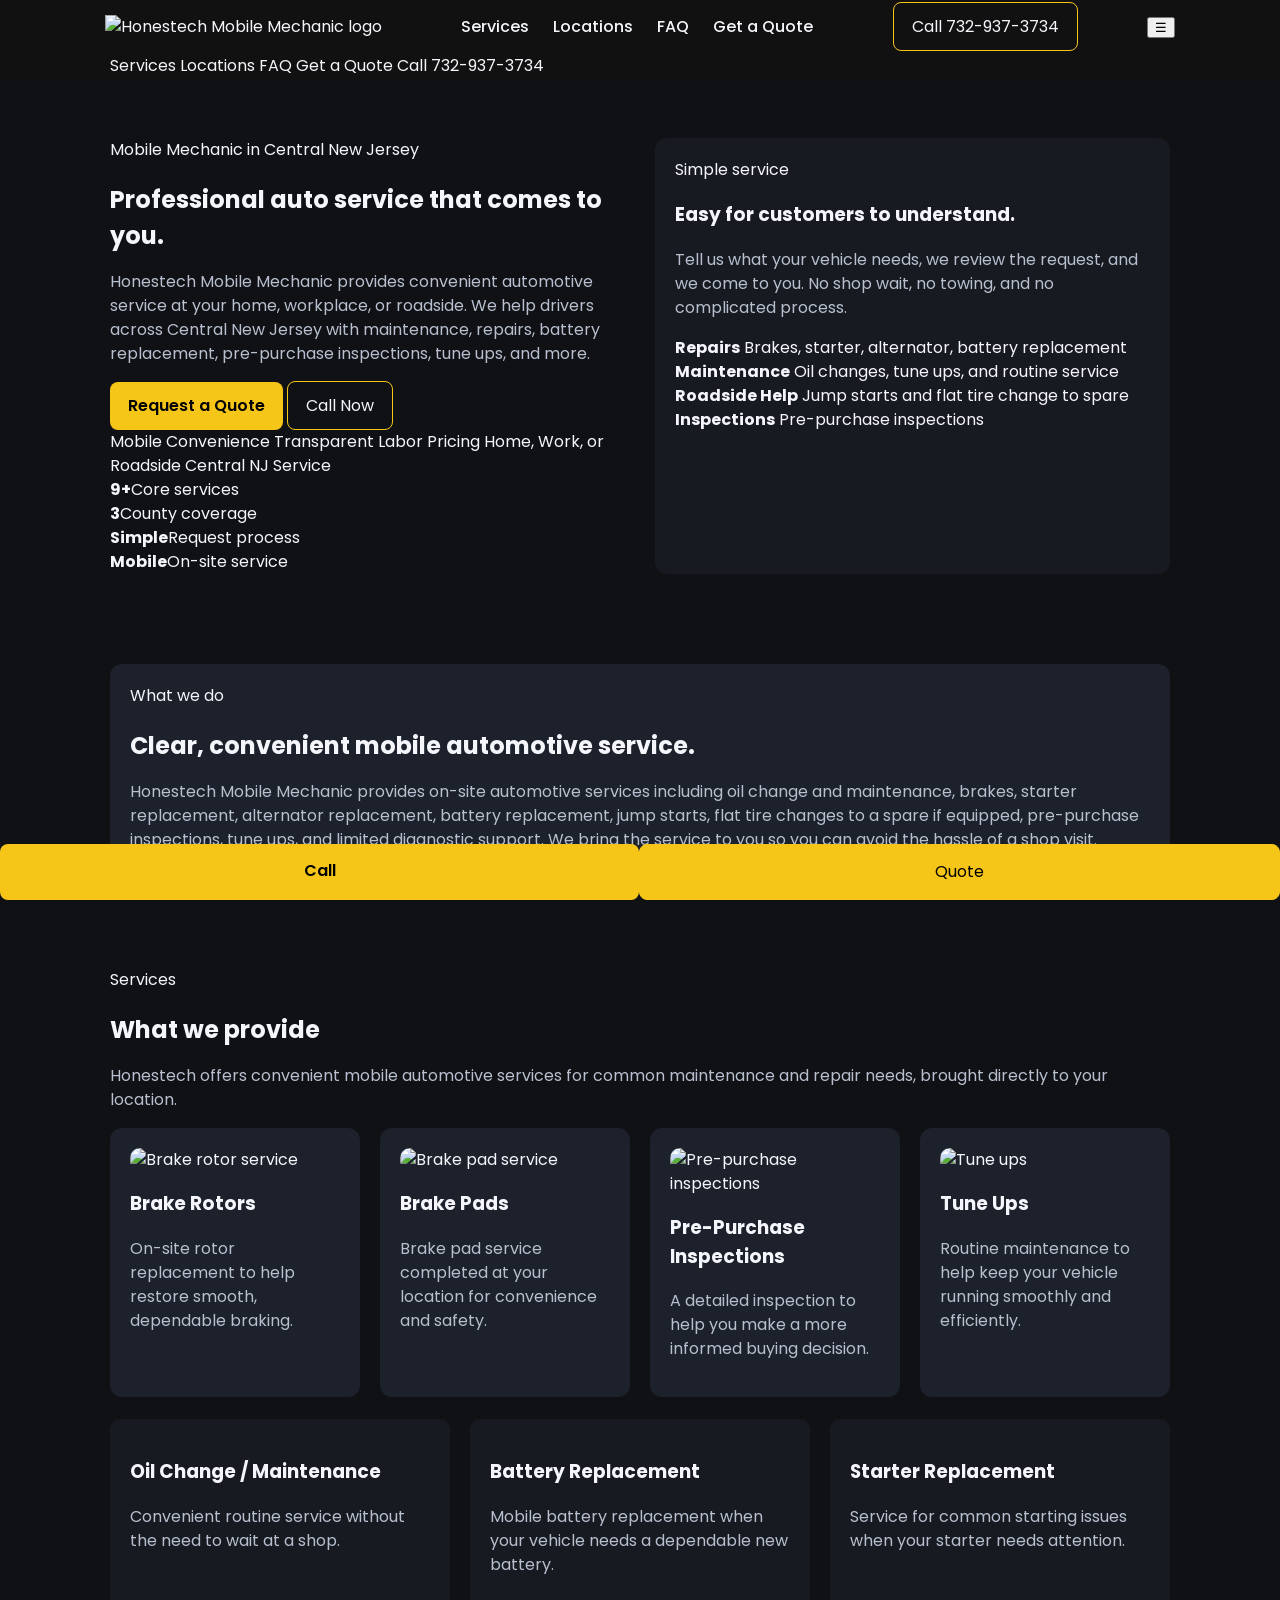
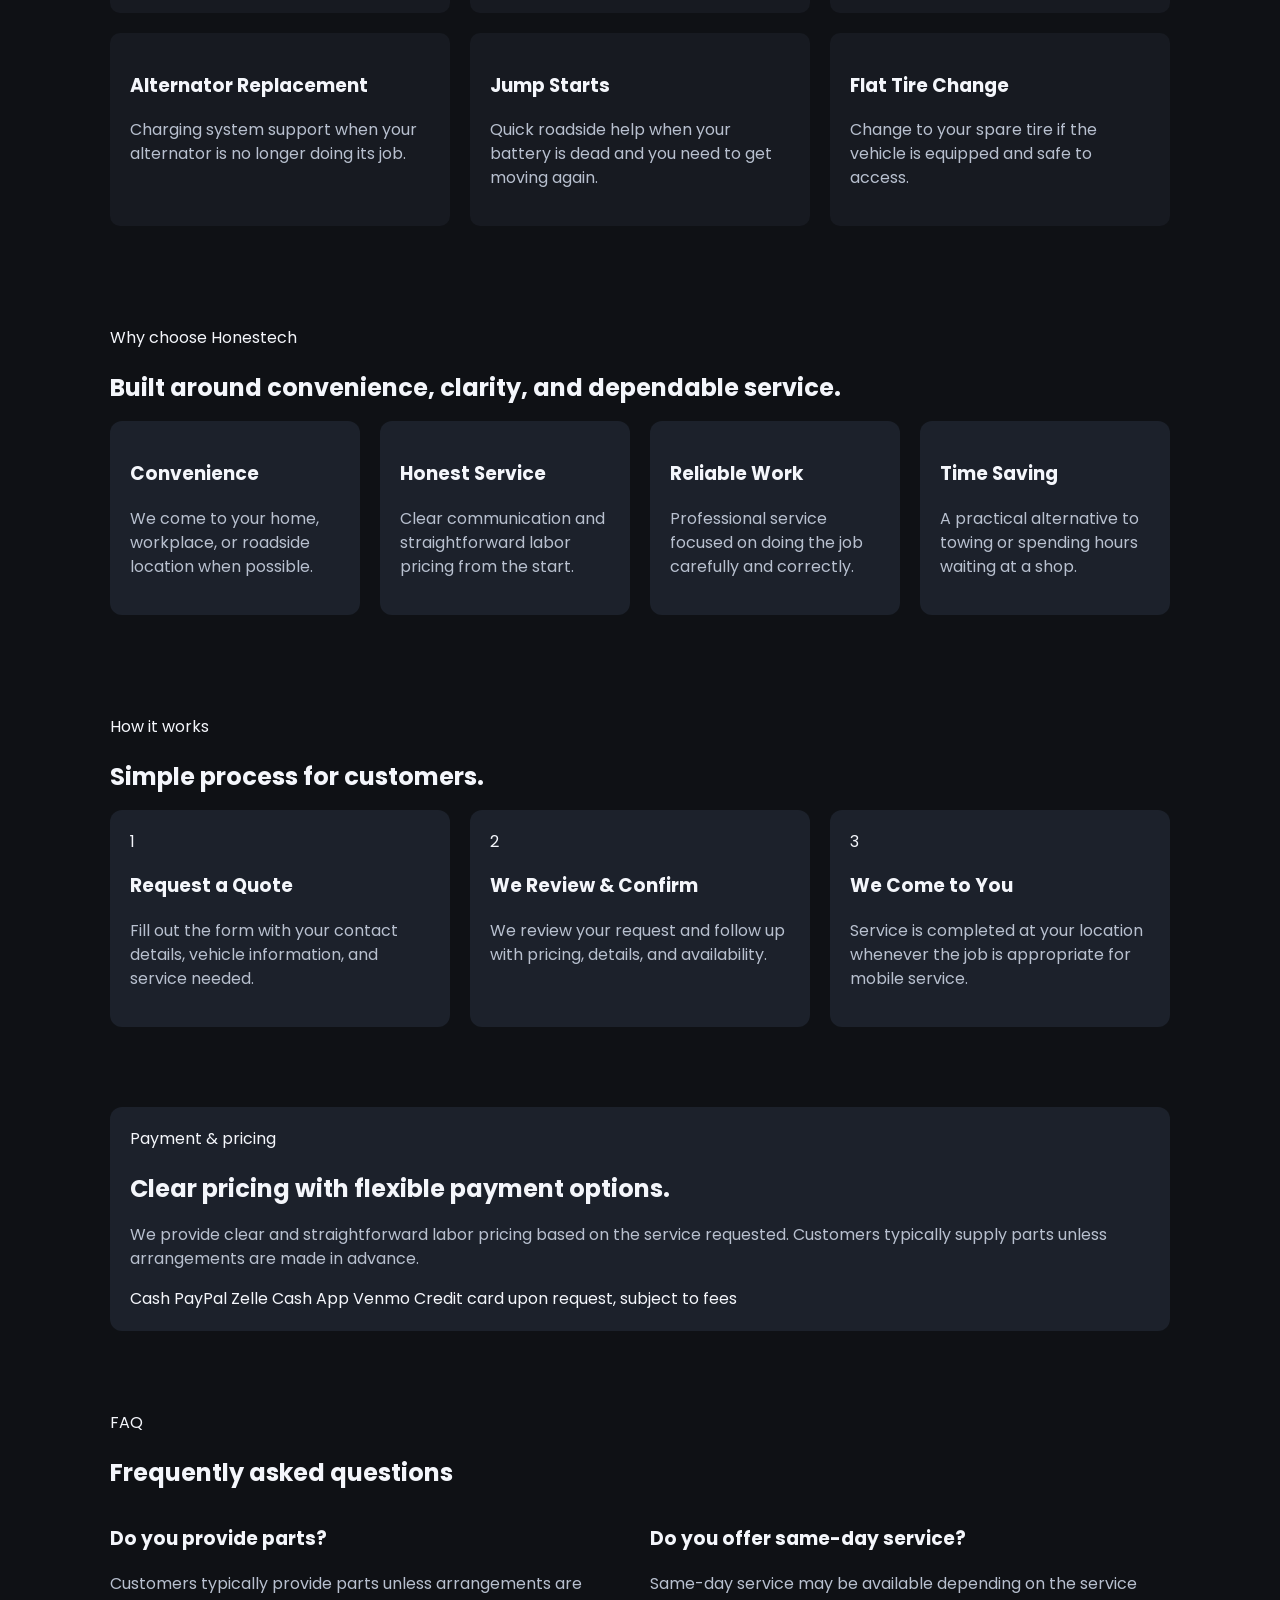
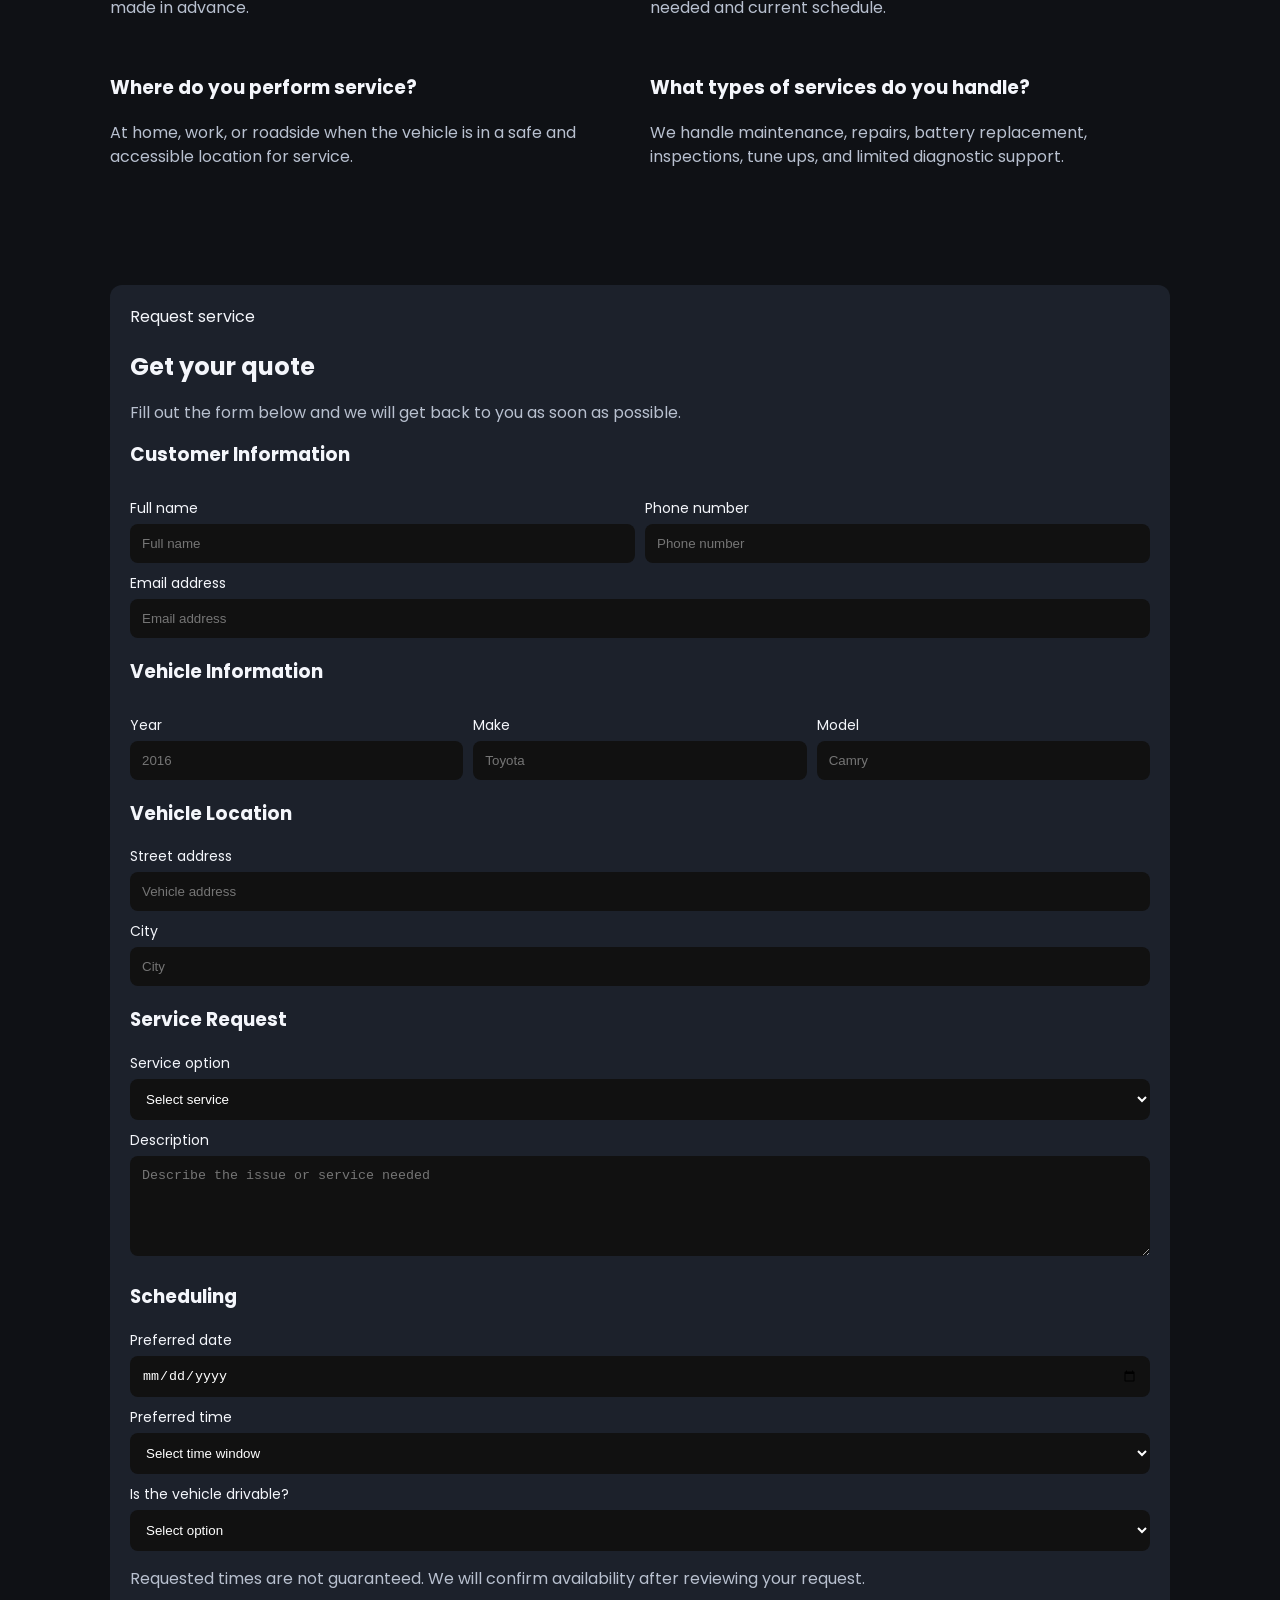
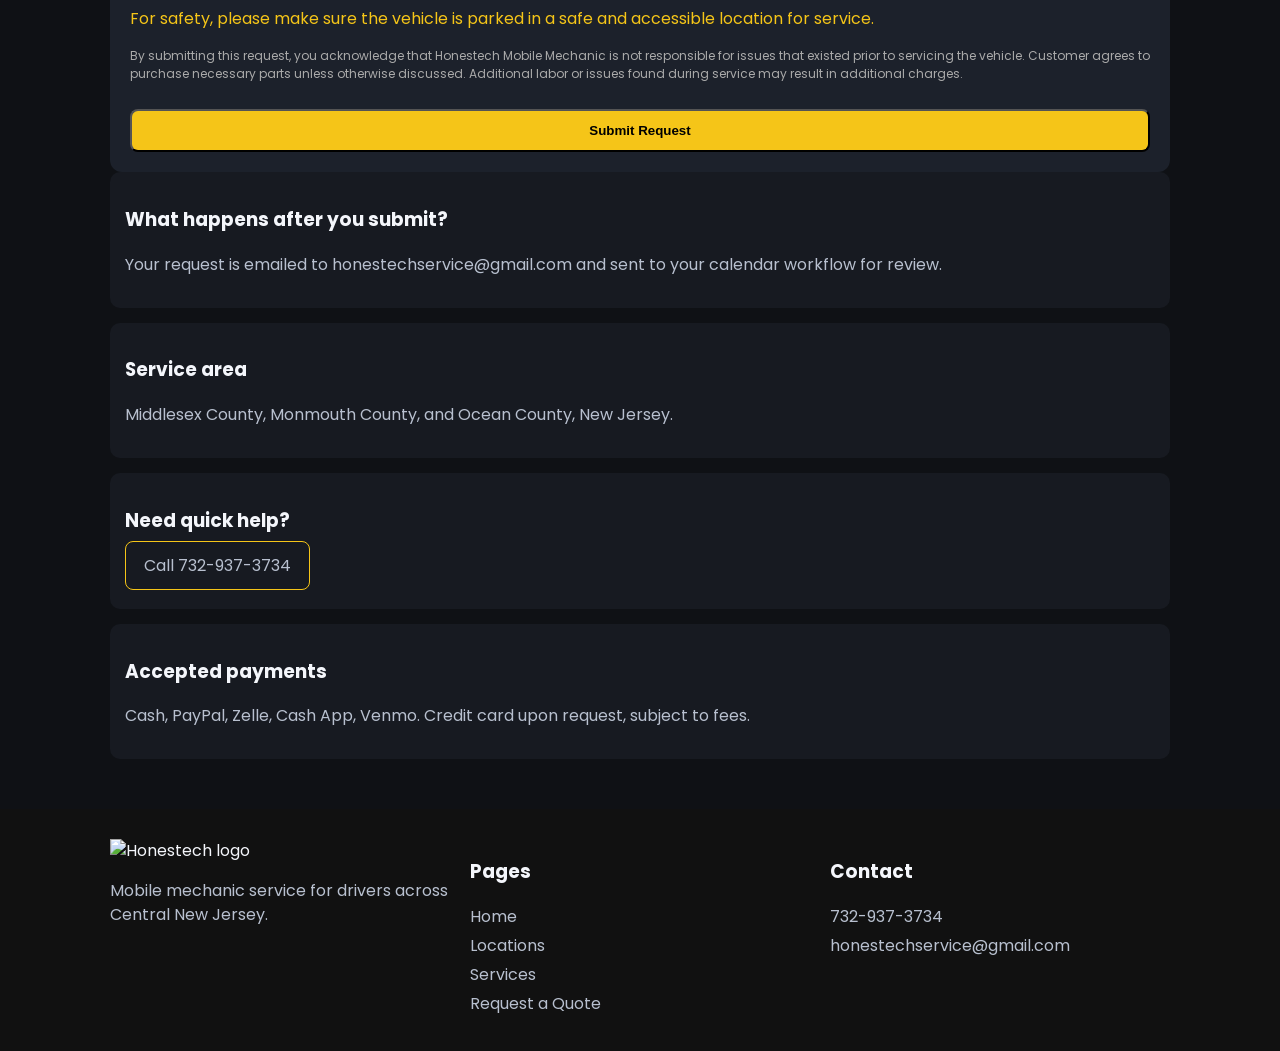
==== commit a9ea1cbb: "Update index.html" ====
--- a/index.html
+++ b/index.html
@@ -1,157 +1,475 @@
 <!DOCTYPE html>
 <html lang="en">
 <head>
-<meta charset="UTF-8">
-<meta name="viewport" content="width=device-width, initial-scale=1.0">
-
-<title>Honestech Mobile Mechanic</title>
-
-<link href="https://fonts.googleapis.com/css2?family=Poppins:wght@300;400;600;700&display=swap" rel="stylesheet">
-<link rel="stylesheet" href="styles.css">
-
+  <meta charset="UTF-8">
+  <meta name="viewport" content="width=device-width, initial-scale=1.0">
+  <title>Honestech Mobile Mechanic</title>
+  <meta name="description" content="Honestech Mobile Mechanic provides mobile auto repair, maintenance, battery replacement, brake service, pre-purchase inspections, tune ups, and more across Central New Jersey.">
+  <link rel="preconnect" href="https://fonts.googleapis.com">
+  <link rel="preconnect" href="https://fonts.gstatic.com" crossorigin>
+  <link href="https://fonts.googleapis.com/css2?family=Poppins:wght@300;400;500;600;700;800&display=swap" rel="stylesheet">
+  <link rel="stylesheet" href="styles.css">
 </head>
-
 <body>
 
-<header class="site-header">
-  <div class="header-inner container">
-    <img src="https://i.postimg.cc/YCyfQcDp/IMG-8479.png">
-
-    <nav class="nav-links">
-      <a href="#services">Services</a>
-      <a href="#quote">Get Quote</a>
-      <a href="tel:17329373734">Call</a>
-    </nav>
+  <header class="site-header">
+    <div class="header-inner container">
+      <a class="brand" href="index.html">
+        <img src="https://i.postimg.cc/YCyfQcDp/IMG-8479.png" alt="Honestech Mobile Mechanic logo">
+      </a>
+
+      <nav class="nav-links" aria-label="Primary">
+        <a href="#services">Services</a>
+        <a href="locations.html">Locations</a>
+        <a href="#faq">FAQ</a>
+        <a href="#quote">Get a Quote</a>
+      </nav>
+
+      <div class="nav-cta">
+        <a class="btn-sm btn-outline" href="tel:17329373734">Call 732-937-3734</a>
+      </div>
+
+      <button class="menu-toggle" data-menu-toggle aria-label="Open menu">☰</button>
+    </div>
+
+    <div class="mobile-menu" data-mobile-menu>
+      <div class="container">
+        <a href="#services">Services</a>
+        <a href="locations.html">Locations</a>
+        <a href="#faq">FAQ</a>
+        <a href="#quote">Get a Quote</a>
+        <a href="tel:17329373734">Call 732-937-3734</a>
+      </div>
+    </div>
+  </header>
+
+  <main>
+
+    <section class="hero">
+      <div class="container hero-grid">
+        <div class="hero-copy">
+          <span class="eyebrow">Mobile Mechanic in Central New Jersey</span>
+          <h1>Professional auto service that comes to you.</h1>
+          <p>
+            Honestech Mobile Mechanic provides convenient automotive service at your home,
+            workplace, or roadside. We help drivers across Central New Jersey with maintenance,
+            repairs, battery replacement, pre-purchase inspections, tune ups, and more.
+          </p>
+
+          <div class="hero-actions">
+            <a class="btn" href="#quote">Request a Quote</a>
+            <a class="btn-outline" href="tel:17329373734">Call Now</a>
+          </div>
+
+          <div class="hero-points">
+            <span class="pill">Mobile Convenience</span>
+            <span class="pill">Transparent Labor Pricing</span>
+            <span class="pill">Home, Work, or Roadside</span>
+            <span class="pill">Central NJ Service</span>
+          </div>
+
+          <div class="stats">
+            <div class="stat"><strong>9+</strong><span>Core services</span></div>
+            <div class="stat"><strong>3</strong><span>County coverage</span></div>
+            <div class="stat"><strong>Simple</strong><span>Request process</span></div>
+            <div class="stat"><strong>Mobile</strong><span>On-site service</span></div>
+          </div>
+        </div>
+
+        <aside class="hero-card">
+          <span class="eyebrow">Simple service</span>
+          <h3>Easy for customers to understand.</h3>
+          <p>
+            Tell us what your vehicle needs, we review the request, and we come to you.
+            No shop wait, no towing, and no complicated process.
+          </p>
+
+          <div class="service-mini">
+            <div class="mini-box">
+              <strong>Repairs</strong>
+              <span>Brakes, starter, alternator, battery replacement</span>
+            </div>
+            <div class="mini-box">
+              <strong>Maintenance</strong>
+              <span>Oil changes, tune ups, and routine service</span>
+            </div>
+            <div class="mini-box">
+              <strong>Roadside Help</strong>
+              <span>Jump starts and flat tire change to spare</span>
+            </div>
+            <div class="mini-box">
+              <strong>Inspections</strong>
+              <span>Pre-purchase inspections</span>
+            </div>
+          </div>
+        </aside>
+      </div>
+    </section>
+
+    <section class="section section-tight">
+      <div class="container">
+        <div class="card">
+          <span class="eyebrow">What we do</span>
+          <h2>Clear, convenient mobile automotive service.</h2>
+          <p>
+            Honestech Mobile Mechanic provides on-site automotive services including oil change and maintenance,
+            brakes, starter replacement, alternator replacement, battery replacement, jump starts,
+            flat tire changes to a spare if equipped, pre-purchase inspections, tune ups, and limited diagnostic support.
+            We bring the service to you so you can avoid the hassle of a shop visit.
+          </p>
+        </div>
+      </div>
+    </section>
+
+    <section class="section" id="services">
+      <div class="container">
+        <span class="eyebrow">Services</span>
+        <h2>What we provide</h2>
+        <p>
+          Honestech offers convenient mobile automotive services for common maintenance and repair needs,
+          brought directly to your location.
+        </p>
+
+        <div class="grid-4">
+          <article class="service-card card">
+            <img src="https://i.postimg.cc/XqJQkywJ/IMG-5411.png" alt="Brake rotor service">
+            <div class="content">
+              <h3>Brake Rotors</h3>
+              <p>On-site rotor replacement to help restore smooth, dependable braking.</p>
+            </div>
+          </article>
+
+          <article class="service-card card">
+            <img src="https://i.postimg.cc/fyLBf0xY/IMG_5412.png" alt="Brake pad service">
+            <div class="content">
+              <h3>Brake Pads</h3>
+              <p>Brake pad service completed at your location for convenience and safety.</p>
+            </div>
+          </article>
+
+          <article class="service-card card">
+            <img src="https://i.postimg.cc/T2cF8wH2/Untitled_design.png" alt="Pre-purchase inspections">
+            <div class="content">
+              <h3>Pre-Purchase Inspections</h3>
+              <p>A detailed inspection to help you make a more informed buying decision.</p>
+            </div>
+          </article>
+
+          <article class="service-card card">
+            <img src="https://i.postimg.cc/Gtbf8w9T/IMG_6681.png" alt="Tune ups">
+            <div class="content">
+              <h3>Tune Ups</h3>
+              <p>Routine maintenance to help keep your vehicle running smoothly and efficiently.</p>
+            </div>
+          </article>
+        </div>
+
+        <div class="grid-3" style="margin-top:22px;">
+          <article class="icon-card">
+            <h3>Oil Change / Maintenance</h3>
+            <p>Convenient routine service without the need to wait at a shop.</p>
+          </article>
+
+          <article class="icon-card">
+            <h3>Battery Replacement</h3>
+            <p>Mobile battery replacement when your vehicle needs a dependable new battery.</p>
+          </article>
+
+          <article class="icon-card">
+            <h3>Starter Replacement</h3>
+            <p>Service for common starting issues when your starter needs attention.</p>
+          </article>
+
+          <article class="icon-card">
+            <h3>Alternator Replacement</h3>
+            <p>Charging system support when your alternator is no longer doing its job.</p>
+          </article>
+
+          <article class="icon-card">
+            <h3>Jump Starts</h3>
+            <p>Quick roadside help when your battery is dead and you need to get moving again.</p>
+          </article>
+
+          <article class="icon-card">
+            <h3>Flat Tire Change</h3>
+            <p>Change to your spare tire if the vehicle is equipped and safe to access.</p>
+          </article>
+        </div>
+      </div>
+    </section>
+
+    <section class="section">
+      <div class="container">
+        <span class="eyebrow">Why choose Honestech</span>
+        <h2>Built around convenience, clarity, and dependable service.</h2>
+
+        <div class="grid-4">
+          <article class="card">
+            <h3>Convenience</h3>
+            <p>We come to your home, workplace, or roadside location when possible.</p>
+          </article>
+
+          <article class="card">
+            <h3>Honest Service</h3>
+            <p>Clear communication and straightforward labor pricing from the start.</p>
+          </article>
+
+          <article class="card">
+            <h3>Reliable Work</h3>
+            <p>Professional service focused on doing the job carefully and correctly.</p>
+          </article>
+
+          <article class="card">
+            <h3>Time Saving</h3>
+            <p>A practical alternative to towing or spending hours waiting at a shop.</p>
+          </article>
+        </div>
+      </div>
+    </section>
+
+    <section class="section simple-steps">
+      <div class="container">
+        <span class="eyebrow">How it works</span>
+        <h2>Simple process for customers.</h2>
+
+        <div class="grid-3">
+          <article class="card">
+            <div class="step-number">1</div>
+            <h3>Request a Quote</h3>
+            <p>Fill out the form with your contact details, vehicle information, and service needed.</p>
+          </article>
+
+          <article class="card">
+            <div class="step-number">2</div>
+            <h3>We Review & Confirm</h3>
+            <p>We review your request and follow up with pricing, details, and availability.</p>
+          </article>
+
+          <article class="card">
+            <div class="step-number">3</div>
+            <h3>We Come to You</h3>
+            <p>Service is completed at your location whenever the job is appropriate for mobile service.</p>
+          </article>
+        </div>
+      </div>
+    </section>
+
+    <section class="section section-tight">
+      <div class="container">
+        <div class="card">
+          <span class="eyebrow">Payment & pricing</span>
+          <h2>Clear pricing with flexible payment options.</h2>
+          <p>
+            We provide clear and straightforward labor pricing based on the service requested.
+            Customers typically supply parts unless arrangements are made in advance.
+          </p>
+
+          <div class="badge-row">
+            <span class="badge">Cash</span>
+            <span class="badge">PayPal</span>
+            <span class="badge">Zelle</span>
+            <span class="badge">Cash App</span>
+            <span class="badge">Venmo</span>
+            <span class="badge">Credit card upon request, subject to fees</span>
+          </div>
+        </div>
+      </div>
+    </section>
+
+    <section class="section" id="faq">
+      <div class="container">
+        <span class="eyebrow">FAQ</span>
+        <h2>Frequently asked questions</h2>
+
+        <div class="grid-2">
+          <article class="faq-item">
+            <h3>Do you provide parts?</h3>
+            <p>Customers typically provide parts unless arrangements are made in advance.</p>
+          </article>
+
+          <article class="faq-item">
+            <h3>Do you offer same-day service?</h3>
+            <p>Same-day service may be available depending on the service needed and current schedule.</p>
+          </article>
+
+          <article class="faq-item">
+            <h3>Where do you perform service?</h3>
+            <p>At home, work, or roadside when the vehicle is in a safe and accessible location for service.</p>
+          </article>
+
+          <article class="faq-item">
+            <h3>What types of services do you handle?</h3>
+            <p>We handle maintenance, repairs, battery replacement, inspections, tune ups, and limited diagnostic support.</p>
+          </article>
+        </div>
+      </div>
+    </section>
+
+    <section class="section" id="quote">
+      <div class="container form-wrap">
+        <div class="quote-form">
+          <span class="eyebrow">Request service</span>
+          <h2>Get your quote</h2>
+          <p class="small-note">Fill out the form below and we will get back to you as soon as possible.</p>
+
+          <form action="https://formsubmit.co/honestechservice@gmail.com" method="POST">
+            <input type="hidden" name="_subject" value="New Honestech Service Request">
+            <input type="hidden" name="_captcha" value="false">
+            <input type="hidden" name="_template" value="table">
+            <input type="hidden" name="_webhook" value="https://script.google.com/macros/s/AKfycbzLOXp1tUIAyQsOs3Qb6tDHhxlfkz-KFNwMEi3AqYoQm72Y0R0CYlY9N5V0jCCKGa88/exec">
+
+            <h3 style="margin-top:10px;">Customer Information</h3>
+
+            <div class="form-grid">
+              <div>
+                <label for="name">Full name</label>
+                <input id="name" name="name" type="text" placeholder="Full name" required>
+              </div>
+              <div>
+                <label for="phone">Phone number</label>
+                <input id="phone" name="phone" type="tel" placeholder="Phone number" required>
+              </div>
+            </div>
+
+            <label for="email">Email address</label>
+            <input id="email" name="email" type="email" placeholder="Email address" required>
+
+            <h3 style="margin-top:20px;">Vehicle Information</h3>
+
+            <div class="vehicle-grid-3">
+              <div>
+                <label for="year">Year</label>
+                <input id="year" name="year" type="text" placeholder="2016" required>
+              </div>
+              <div>
+                <label for="make">Make</label>
+                <input id="make" name="make" type="text" placeholder="Toyota" required>
+              </div>
+              <div>
+                <label for="model">Model</label>
+                <input id="model" name="model" type="text" placeholder="Camry" required>
+              </div>
+            </div>
+
+            <h3 style="margin-top:20px;">Vehicle Location</h3>
+
+            <label for="address">Street address</label>
+            <input id="address" name="address" type="text" placeholder="Vehicle address" required>
+
+            <label for="city">City</label>
+            <input id="city" name="city" type="text" placeholder="City" required>
+
+            <h3 style="margin-top:20px;">Service Request</h3>
+
+            <label for="service">Service option</label>
+            <select id="service" name="service" required>
+              <option value="">Select service</option>
+              <option>Oil Change / Maintenance</option>
+              <option>Brakes</option>
+              <option>Starter</option>
+              <option>Alternator</option>
+              <option>Battery Replacement</option>
+              <option>Jump Start</option>
+              <option>Flat Tire Change / to spare if equipped</option>
+              <option>Pre-Purchase Inspection</option>
+              <option>Tune Up</option>
+              <option>Some Diagnostic Work</option>
+              <option>Other</option>
+            </select>
+
+            <label for="description">Description</label>
+            <textarea id="description" name="description" placeholder="Describe the issue or service needed"></textarea>
+
+            <h3 style="margin-top:20px;">Scheduling</h3>
+
+            <label for="preferred_date">Preferred date</label>
+            <input id="preferred_date" name="preferred_date" type="date">
+
+            <label for="preferred_time">Preferred time</label>
+            <select id="preferred_time" name="preferred_time">
+              <option value="">Select time window</option>
+              <option>Morning (8am - 12pm)</option>
+              <option>Afternoon (12pm - 4pm)</option>
+              <option>Evening (4pm - 7pm)</option>
+            </select>
+
+            <label for="drivable">Is the vehicle drivable?</label>
+            <select id="drivable" name="drivable">
+              <option value="">Select option</option>
+              <option>Yes</option>
+              <option>No</option>
+            </select>
+
+            <p class="small-note">Requested times are not guaranteed. We will confirm availability after reviewing your request.</p>
+
+            <p class="notice">
+              For safety, please make sure the vehicle is parked in a safe and accessible location for service.
+            </p>
+
+            <p class="disclaimer">
+              By submitting this request, you acknowledge that Honestech Mobile Mechanic is not responsible
+              for issues that existed prior to servicing the vehicle. Customer agrees to purchase necessary
+              parts unless otherwise discussed. Additional labor or issues found during service may result in additional charges.
+            </p>
+
+            <button class="btn" type="submit" style="width:100%;margin-top:14px;">Submit Request</button>
+          </form>
+        </div>
+
+        <aside class="info-stack">
+          <article class="info-box">
+            <h3>What happens after you submit?</h3>
+            <p>Your request is emailed to honestechservice@gmail.com and sent to your calendar workflow for review.</p>
+          </article>
+
+          <article class="info-box">
+            <h3>Service area</h3>
+            <p>Middlesex County, Monmouth County, and Ocean County, New Jersey.</p>
+          </article>
+
+          <article class="info-box">
+            <h3>Need quick help?</h3>
+            <p><a class="btn-sm btn-outline" href="tel:17329373734">Call 732-937-3734</a></p>
+          </article>
+
+          <article class="info-box">
+            <h3>Accepted payments</h3>
+            <p>Cash, PayPal, Zelle, Cash App, Venmo. Credit card upon request, subject to fees.</p>
+          </article>
+        </aside>
+      </div>
+    </section>
+
+  </main>
+
+  <footer>
+    <div class="container footer-grid">
+      <div class="footer-brand">
+        <img src="https://i.postimg.cc/YCyfQcDp/IMG-8479.png" alt="Honestech logo">
+        <p>Mobile mechanic service for drivers across Central New Jersey.</p>
+      </div>
+
+      <div class="footer-links">
+        <h3>Pages</h3>
+        <a href="index.html">Home</a>
+        <a href="locations.html">Locations</a>
+        <a href="#services">Services</a>
+        <a href="#quote">Request a Quote</a>
+      </div>
+
+      <div class="footer-links">
+        <h3>Contact</h3>
+        <a href="tel:17329373734">732-937-3734</a>
+        <a href="mailto:honestechservice@gmail.com">honestechservice@gmail.com</a>
+      </div>
+    </div>
+  </footer>
+
+  <div class="mobile-bar">
+    <a class="btn" href="tel:17329373734">Call</a>
+    <a class="btn-outline" href="#quote">Quote</a>
   </div>
-</header>
-
-<section class="hero">
-  <div class="container">
-    <h1>Mobile Mechanic Service That Comes to You</h1>
-    <p>Convenient automotive service at your home, work, or roadside.</p>
-    <a href="#quote" class="btn">Get Your Quote</a>
-  </div>
-</section>
-
-<section>
-  <div class="container">
-    <h2>What We Do</h2>
-    <p>
-      Maintenance, repairs, battery replacement, inspections, tune ups,
-      and limited diagnostic support.
-    </p>
-  </div>
-</section>
-
-<!-- SERVICES -->
-<section id="services">
-  <div class="container">
-    <h2>What We Provide</h2>
-
-    <div class="grid-4">
-      <div class="card"><img src="https://i.postimg.cc/XqJQkywJ/IMG-5411.png"><h3>Brake Rotors</h3></div>
-      <div class="card"><img src="https://i.postimg.cc/fyLBf0xY/IMG_5412.png"><h3>Brake Pads</h3></div>
-      <div class="card"><img src="https://i.postimg.cc/T2cF8wH2/Untitled_design.png"><h3>Pre-Purchase Inspections</h3></div>
-      <div class="card"><img src="https://i.postimg.cc/Gtbf8w9T/IMG_6681.png"><h3>Tune Ups</h3></div>
-    </div>
-
-    <div class="grid-3" style="margin-top:20px;">
-      <div class="card"><h3>Oil Change / Maintenance</h3></div>
-      <div class="card"><h3>Battery Replacement</h3></div>
-      <div class="card"><h3>Starter Replacement</h3></div>
-      <div class="card"><h3>Alternator Replacement</h3></div>
-      <div class="card"><h3>Jump Starts</h3></div>
-      <div class="card"><h3>Flat Tire Change</h3></div>
-    </div>
-  </div>
-</section>
-
-<!-- FORM -->
-<section id="quote">
-  <div class="container">
-    <h2>Request a Service Quote</h2>
-
-    <form action="https://formsubmit.co/honestechservice@gmail.com" method="POST">
-
-      <input type="hidden" name="_webhook" value="https://script.google.com/macros/s/AKfycbzLOXp1tUIAyQsOs3Qb6tDHhxlfkz-KFNwMEi3AqYoQm72Y0R0CYlY9N5V0jCCKGa88/exec">
-
-      <!-- CUSTOMER -->
-      <h3>Customer Info</h3>
-      <input type="text" name="name" placeholder="Full Name" required>
-      <input type="tel" name="phone" placeholder="Phone Number" required>
-      <input type="email" name="email" placeholder="Email Address" required>
-
-      <!-- VEHICLE -->
-      <h3>Vehicle Info</h3>
-
-      <div class="vehicle-grid-3">
-        <input type="text" name="year" placeholder="Year" required>
-        <input type="text" name="make" placeholder="Make" required>
-        <input type="text" name="model" placeholder="Model" required>
-      </div>
-
-      <!-- LOCATION -->
-      <h3>Location</h3>
-      <input type="text" name="address" placeholder="Vehicle Address" required>
-      <input type="text" name="city" placeholder="City" required>
-
-      <!-- SERVICE -->
-      <h3>Service</h3>
-      <select name="service" required>
-        <option value="">Select Service</option>
-        <option>Oil Change / Maintenance</option>
-        <option>Brakes</option>
-        <option>Starter</option>
-        <option>Alternator</option>
-        <option>Battery Replacement</option>
-        <option>Jump Start</option>
-        <option>Flat Tire Change</option>
-        <option>Pre-Purchase Inspection</option>
-        <option>Tune Up</option>
-        <option>Some Diagnostic Work</option>
-        <option>Other</option>
-      </select>
-
-      <!-- DESCRIPTION -->
-      <textarea name="description" placeholder="Describe the issue"></textarea>
-
-      <!-- SCHEDULING -->
-      <h3>Scheduling</h3>
-
-      <input type="date" name="preferred_date">
-
-      <select name="preferred_time">
-        <option value="">Preferred Time</option>
-        <option>Morning (8am - 12pm)</option>
-        <option>Afternoon (12pm - 4pm)</option>
-        <option>Evening (4pm - 7pm)</option>
-      </select>
-
-      <select name="drivable">
-        <option value="">Is vehicle drivable?</option>
-        <option>Yes</option>
-        <option>No</option>
-      </select>
-
-      <p style="color:#f5c518;">
-        Requested times are not guaranteed. We will confirm availability.
-      </p>
-
-      <p style="font-size:12px;color:#aaa;">
-        Not responsible for pre-existing issues. Customer supplies parts unless discussed.
-      </p>
-
-      <button type="submit">Submit Request</button>
-
-    </form>
-  </div>
-</section>
-
-<footer>
-  <img src="https://i.postimg.cc/YCyfQcDp/IMG-8479.png" style="height:60px;">
-  <p>Honestech Mobile Mechanic</p>
-  <p>732-937-3734</p>
-</footer>
-
+
+  <script src="script.js"></script>
 </body>
 </html>
